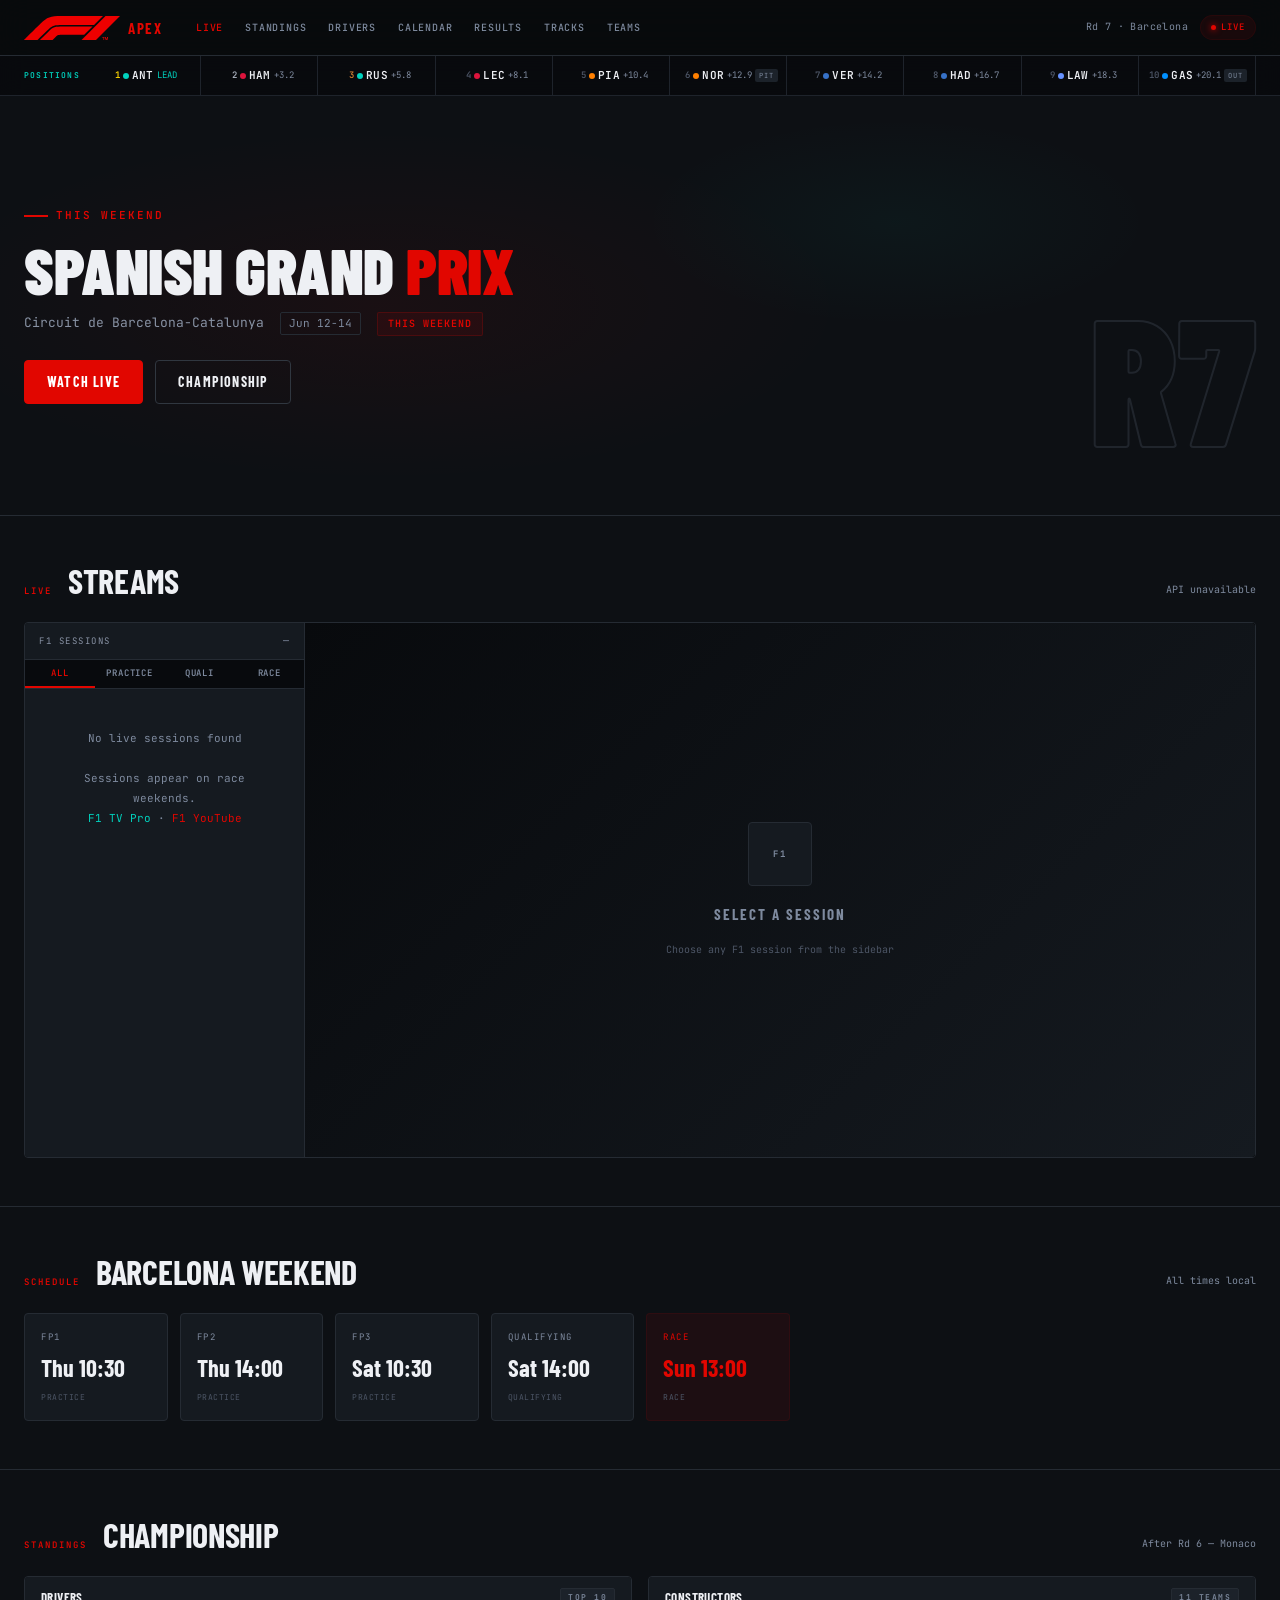
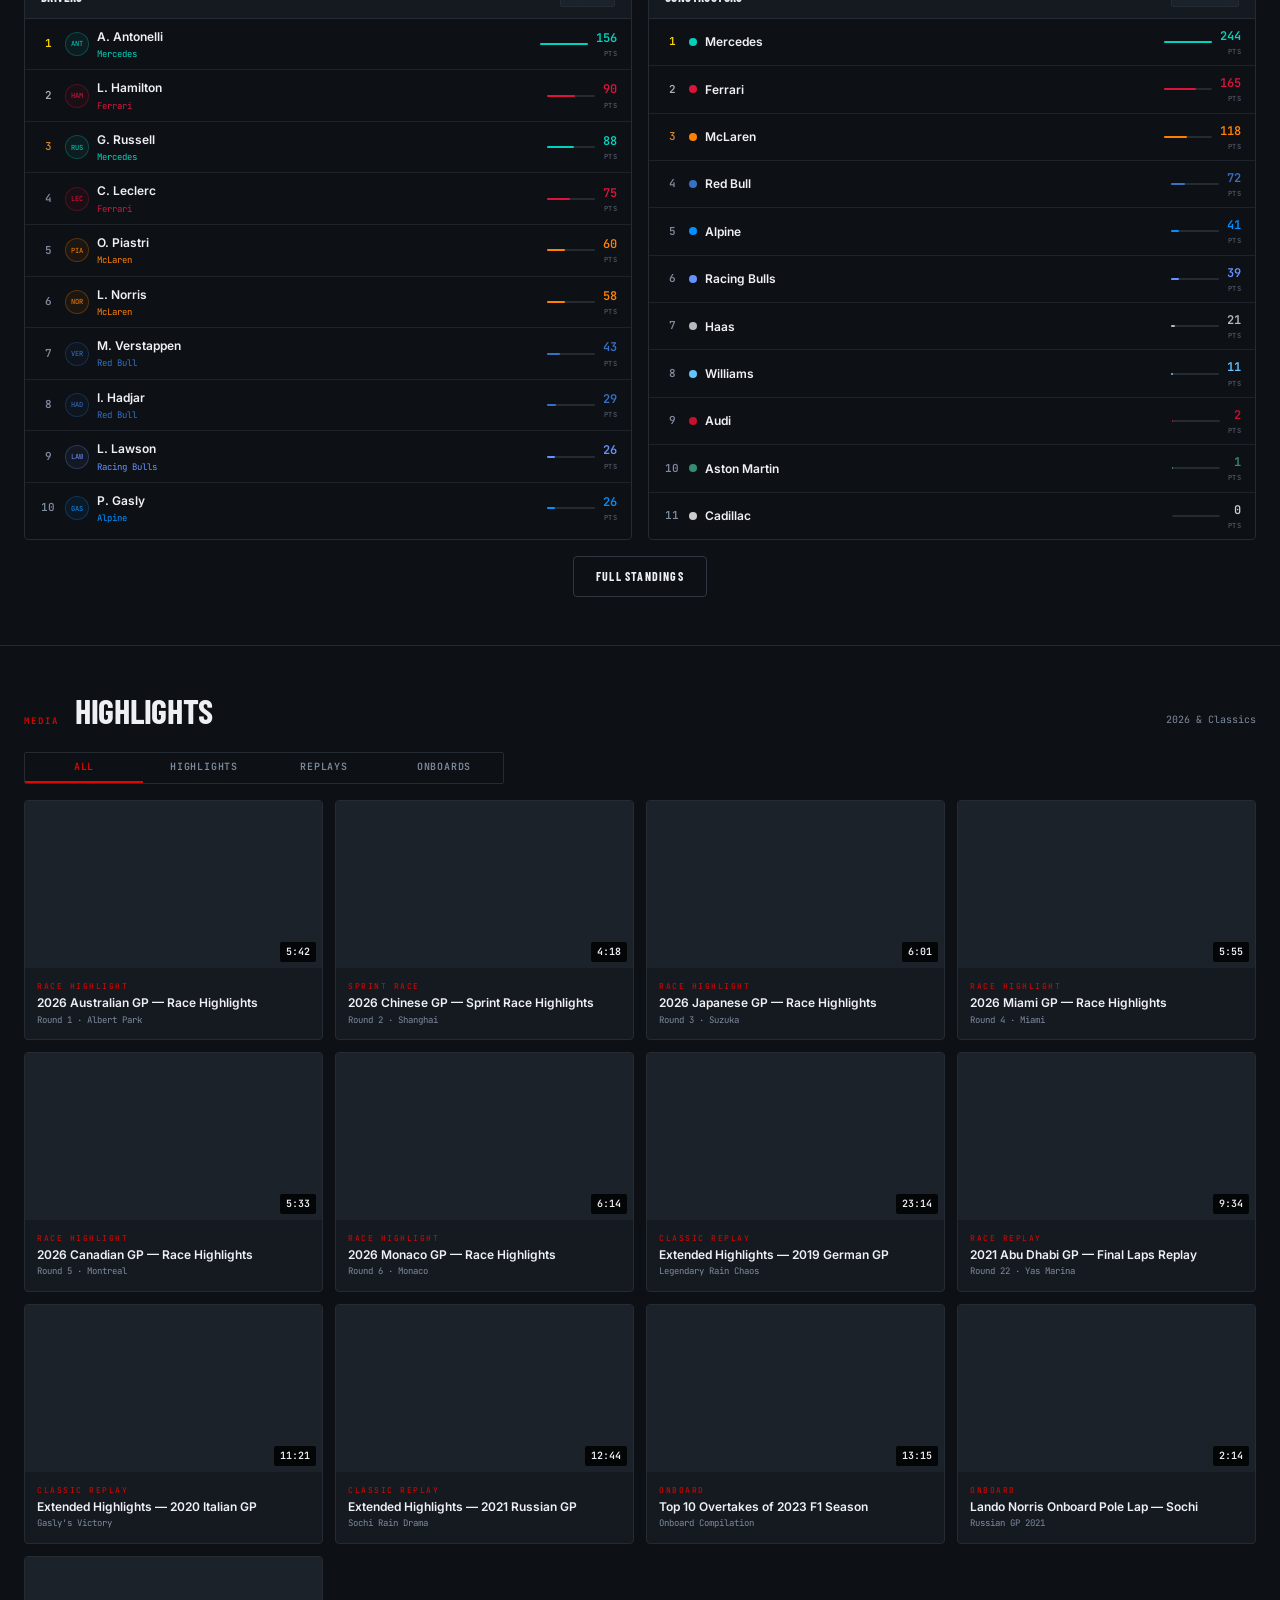
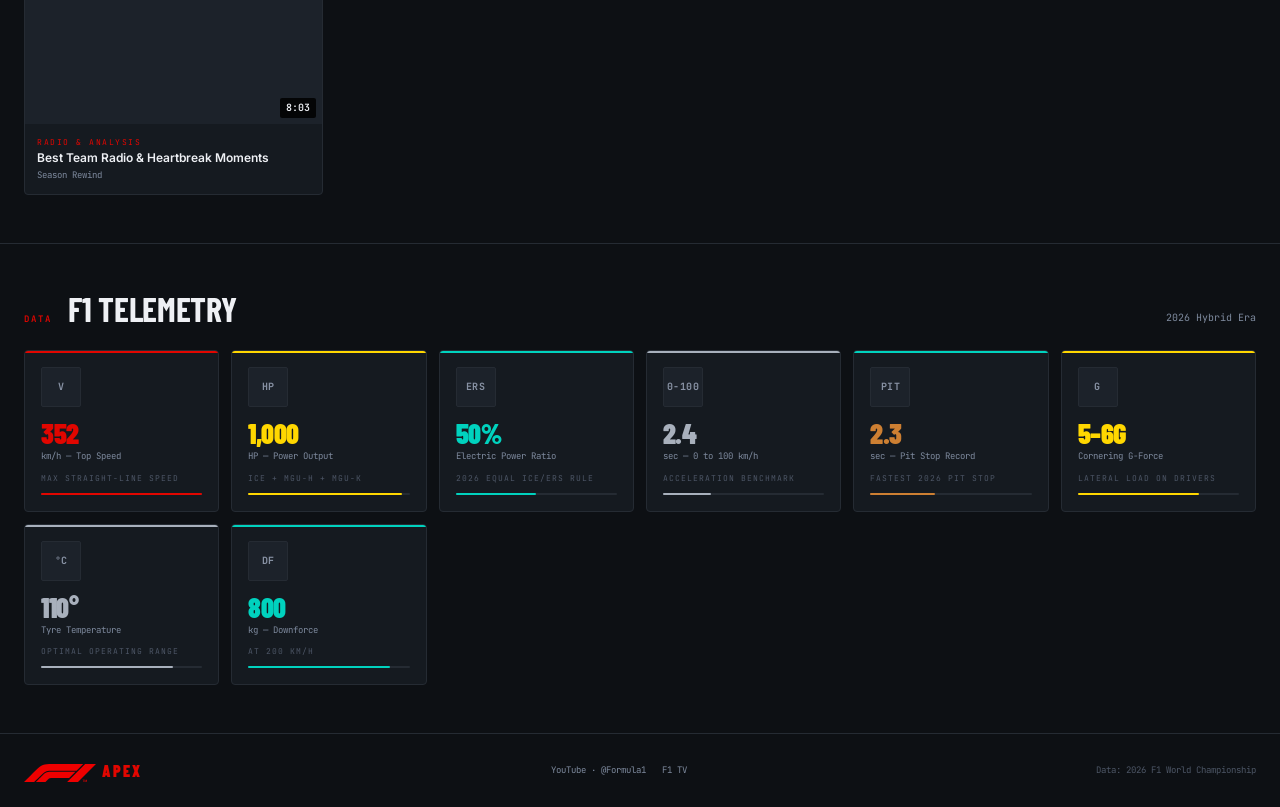
==== index.html @ 887a97ed "fix: correct channel ID, fix XML namespace parsing, add barcelona keyword" ====
<!DOCTYPE html>
<html lang="en">
<head>
  <meta charset="UTF-8">
  <meta name="viewport" content="width=device-width, initial-scale=1.0">
  <title>APEX · F1 2026</title>
  <link rel="icon" type="image/x-icon" href="f1-logo.svg">
  <meta name="description" content="Live F1 streams, real-time standings, driver profiles, race calendar, circuits, and team data for the 2026 Formula 1 World Championship.">
  <link rel="stylesheet" href="style.css">
</head>
<body>

  <a href="#main-content" class="skip-link">Skip to content</a>

  <!-- ═══ NAV ═══ -->
  <nav>
    <a href="index.html" class="nav-logo">
      <img src="f1-logo.svg" alt="F1" style="height:24px;width:auto;">
      <span class="nav-logo-text"><em>APEX</em></span>
    </a>
    <ul class="nav-links">
      <li><a href="index.html" class="active">Live</a></li>
      <li><a href="standings.html">Standings</a></li>
      <li><a href="drivers.html">Drivers</a></li>
      <li><a href="calendar.html">Calendar</a></li>
      <li><a href="results.html">Results</a></li>
      <li><a href="tracks.html">Tracks</a></li>
      <li><a href="teams.html">Teams</a></li>
    </ul>
    <div class="nav-right">
      <span class="nav-round" id="navRound"></span>
      <div class="live-pill">
        <span class="live-dot"></span>
        <span id="liveTxt">Live</span>
      </div>
    </div>
  </nav>

  <!-- ═══ TIMING STRIP (signature element) ═══ -->
  <div class="timing-strip">
    <div class="timing-strip-inner">
      <span class="strip-label" aria-hidden="true">Positions</span>
      <div class="strip-entries" id="stripEntries" role="marquee" aria-live="polite" aria-label="Live timing positions"></div>
    </div>
  </div>

  <!-- ═══ PAGE WRAPPER ═══ -->
  <div class="page-wrap" id="main-content">

    <!-- HERO -->
    <section class="hero" id="home">
      <div class="hero-inner">
        <div class="hero-eyebrow" id="heroEyebrow"></div>
        <h1 class="hero-title" id="heroTitle"></h1>
        <div class="hero-meta">
          <span class="hero-circuit" id="heroCircuit"></span>
          <span class="hero-dates" id="heroDates"></span>
          <span class="hero-status" id="heroStatus"></span>
        </div>
        <div class="hero-ctas">
          <a href="#streams" class="btn btn-primary">Watch Live</a>
          <a href="standings.html" class="btn btn-secondary">Championship</a>
        </div>
        <div class="hero-round" id="heroRound"></div>
      </div>
    </section>

    <!-- LIVE STREAMS -->
    <section class="section fade-in" id="streams">
      <div class="section-header">
        <span class="section-eyebrow">LIVE</span>
        <h2 class="section-title">Streams</h2>
        <span class="section-sub" id="streamStatus">Loading sessions…</span>
      </div>
      <div class="stream-wrap">
        <div class="stream-sidebar">
          <div class="stream-sb-header">
            <span>F1 Sessions</span>
            <span class="stream-sb-count" id="mCnt">—</span>
          </div>
          <div class="stream-tabs" role="tablist" aria-label="Session filters">
            <div class="stream-tab active" role="tab" aria-selected="true" tabindex="0" onclick="filterSessions('all',this)" onkeydown="if(event.key==='Enter')filterSessions('all',this)">All</div>
            <div class="stream-tab" role="tab" aria-selected="false" tabindex="-1" onclick="filterSessions('practice',this)" onkeydown="if(event.key==='Enter')filterSessions('practice',this)">Practice</div>
            <div class="stream-tab" role="tab" aria-selected="false" tabindex="-1" onclick="filterSessions('qual',this)" onkeydown="if(event.key==='Enter')filterSessions('qual',this)">Quali</div>
            <div class="stream-tab" role="tab" aria-selected="false" tabindex="-1" onclick="filterSessions('race',this)" onkeydown="if(event.key==='Enter')filterSessions('race',this)">Race</div>
          </div>
          <div class="stream-scroll" id="mScroll">
            <div class="loading">
              <div class="spinner"></div>Loading sessions…
            </div>
          </div>
        </div>
        <div class="stream-player">
          <div class="stream-video">
            <div class="stream-placeholder" id="pPH">
              <div class="stream-placeholder-icon">F1</div>
              <div class="stream-placeholder-title">Select a Session</div>
              <div class="stream-placeholder-sub">Choose any F1 session from the sidebar</div>
            </div>
            <div class="stream-error" id="streamErr">
              <div class="stream-err-title">Unavailable</div>
              <div class="stream-err-sub">This session may not be live yet.</div>
              <div class="stream-alt-links">
                <a class="stream-alt-link" href="https://www.formula1.com/en/live.html" target="_blank" rel="noopener">F1.com official live</a>
                <a class="stream-alt-link" href="https://www.youtube.com/@F1" target="_blank" rel="noopener">F1 YouTube channel</a>
                <a class="stream-alt-link" href="https://www.f1tv.formula1.com" target="_blank" rel="noopener">F1 TV Pro</a>
              </div>
            </div>
            <iframe id="f1iframe" allowfullscreen allow="autoplay;fullscreen;picture-in-picture;encrypted-media" referrerpolicy="no-referrer-when-downgrade"></iframe>
          </div>
          <div class="stream-controls" id="pCtrl" style="display:none;">
            <div class="stream-match-name" id="pNm">—</div>
            <div class="stream-session-type" id="pSessionType"></div>
            <div class="stream-source-btns" id="sBtns"></div>
            <div class="stream-note">If video doesn't load, try another source or use the official links above.</div>
          </div>
        </div>
      </div>
    </section>

    <!-- WEEKEND SCHEDULE -->
    <section class="section fade-in">
      <div class="section-header">
        <span class="section-eyebrow">SCHEDULE</span>
        <h2 class="section-title" id="schedTitle"></h2>
        <span class="section-sub">All times local</span>
      </div>
      <div style="display:grid;grid-template-columns:repeat(auto-fill,minmax(130px,1fr));gap:var(--s-3);" id="schedGrid">
        <!-- rendered by JS -->
      </div>
    </section>

    <!-- STANDINGS PREVIEW -->
    <section class="section fade-in" id="standings">
      <div class="section-header">
        <span class="section-eyebrow">STANDINGS</span>
        <h2 class="section-title">Championship</h2>
        <span class="section-sub">After Rd 6 — Monaco</span>
      </div>
      <div class="standings-grid">
        <div class="standings-wrap">
          <div class="standings-header">
            <span class="standings-header-title">Drivers</span>
            <span class="badge badge-muted">Top 10</span>
          </div>
          <div id="drvTbl"></div>
        </div>
        <div class="standings-wrap">
          <div class="standings-header">
            <span class="standings-header-title">Constructors</span>
            <span class="badge badge-muted">11 Teams</span>
          </div>
          <div id="conTbl"></div>
        </div>
      </div>
      <div style="text-align:center;margin-top:var(--s-4)">
        <a href="standings.html" class="btn btn-secondary" style="font-size:12px;">Full Standings</a>
      </div>
    </section>

    <!-- HIGHLIGHTS -->
    <section class="section fade-in" id="highlights">
      <div class="section-header">
        <span class="section-eyebrow">MEDIA</span>
        <h2 class="section-title">Highlights</h2>
        <span class="section-sub">2026 &amp; Classics</span>
      </div>
      <div style="display:flex;gap:2px;margin-bottom:var(--s-4);border:1px solid var(--border);border-radius:var(--r-sm);overflow:hidden;max-width:480px;" role="tablist" aria-label="Highlight filters">
        <div class="stream-tab active" role="tab" aria-selected="true" tabindex="0" onclick="filterHL('all',this)" onkeydown="if(event.key==='Enter')filterHL('all',this)" style="padding:6px 14px;font-size:10px;">All</div>
        <div class="stream-tab" role="tab" aria-selected="false" tabindex="-1" onclick="filterHL('highlights',this)" onkeydown="if(event.key==='Enter')filterHL('highlights',this)" style="padding:6px 14px;font-size:10px;">Highlights</div>
        <div class="stream-tab" role="tab" aria-selected="false" tabindex="-1" onclick="filterHL('replays',this)" onkeydown="if(event.key==='Enter')filterHL('replays',this)" style="padding:6px 14px;font-size:10px;">Replays</div>
        <div class="stream-tab" role="tab" aria-selected="false" tabindex="-1" onclick="filterHL('onboards',this)" onkeydown="if(event.key==='Enter')filterHL('onboards',this)" style="padding:6px 14px;font-size:10px;">Onboards</div>
      </div>
      <div class="highlights-grid" id="hlGrid"></div>
    </section>

    <!-- TELEMETRY -->
    <section class="section fade-in" id="telemetry">
      <div class="section-header">
        <span class="section-eyebrow">DATA</span>
        <h2 class="section-title">F1 Telemetry</h2>
        <span class="section-sub">2026 Hybrid Era</span>
      </div>
      <div class="telem-grid">
        <div class="telem-card">
          <div class="telem-card-bar" style="background:var(--red);"></div>
          <div class="telem-icon">V</div>
          <div class="telem-value" style="color:var(--red);">352</div>
          <div class="telem-unit">km/h — Top Speed</div>
          <div class="telem-label">Max straight-line speed</div>
          <div class="telem-progress"><div class="telem-progress-fill" style="width:100%;background:var(--red);"></div></div>
        </div>
        <div class="telem-card">
          <div class="telem-card-bar" style="background:var(--gold);"></div>
          <div class="telem-icon">HP</div>
          <div class="telem-value" style="color:var(--gold);">1,000</div>
          <div class="telem-unit">HP — Power Output</div>
          <div class="telem-label">ICE + MGU-H + MGU-K</div>
          <div class="telem-progress"><div class="telem-progress-fill" style="width:95%;background:var(--gold);"></div></div>
        </div>
        <div class="telem-card">
          <div class="telem-card-bar" style="background:var(--teal);"></div>
          <div class="telem-icon">ERS</div>
          <div class="telem-value" style="color:var(--teal);">50%</div>
          <div class="telem-unit">Electric Power Ratio</div>
          <div class="telem-label">2026 equal ICE/ERS rule</div>
          <div class="telem-progress"><div class="telem-progress-fill" style="width:50%;background:var(--teal);"></div></div>
        </div>
        <div class="telem-card">
          <div class="telem-card-bar" style="background:var(--silver);"></div>
          <div class="telem-icon">0-100</div>
          <div class="telem-value" style="color:var(--silver);">2.4</div>
          <div class="telem-unit">sec — 0 to 100 km/h</div>
          <div class="telem-label">Acceleration benchmark</div>
          <div class="telem-progress"><div class="telem-progress-fill" style="width:30%;background:var(--silver);"></div></div>
        </div>
        <div class="telem-card">
          <div class="telem-card-bar" style="background:var(--teal);"></div>
          <div class="telem-icon">PIT</div>
          <div class="telem-value" style="color:var(--bronze);">2.3</div>
          <div class="telem-unit">sec — Pit Stop Record</div>
          <div class="telem-label">Fastest 2026 pit stop</div>
          <div class="telem-progress"><div class="telem-progress-fill" style="width:40%;background:var(--bronze);"></div></div>
        </div>
        <div class="telem-card">
          <div class="telem-card-bar" style="background:var(--gold);"></div>
          <div class="telem-icon">G</div>
          <div class="telem-value" style="color:var(--gold);">5–6G</div>
          <div class="telem-unit">Cornering G-Force</div>
          <div class="telem-label">Lateral load on drivers</div>
          <div class="telem-progress"><div class="telem-progress-fill" style="width:75%;background:var(--gold);"></div></div>
        </div>
        <div class="telem-card">
          <div class="telem-card-bar" style="background:var(--silver);"></div>
          <div class="telem-icon">°C</div>
          <div class="telem-value" style="color:var(--silver);">110°</div>
          <div class="telem-unit">Tyre Temperature</div>
          <div class="telem-label">Optimal operating range</div>
          <div class="telem-progress"><div class="telem-progress-fill" style="width:82%;background:var(--silver);"></div></div>
        </div>
        <div class="telem-card">
          <div class="telem-card-bar" style="background:var(--teal);"></div>
          <div class="telem-icon">DF</div>
          <div class="telem-value" style="color:var(--teal);">800</div>
          <div class="telem-unit">kg — Downforce</div>
          <div class="telem-label">At 200 km/h</div>
          <div class="telem-progress"><div class="telem-progress-fill" style="width:88%;background:var(--teal);"></div></div>
        </div>
      </div>
    </section>

    <!-- FOOTER -->
    <footer>
      <div class="footer-logo"><img src="f1-logo.svg" alt="F1" style="height:18px;display:inline-block;vertical-align:middle;margin-right:6px;"><em>APEX</em></div>
      <div class="footer-links">
        <a href="https://www.youtube.com/@Formula1" target="_blank" rel="noopener">YouTube · @Formula1</a>
        <a href="https://www.f1tv.formula1.com" target="_blank" rel="noopener">F1 TV</a>
      </div>
      <div class="footer-note">Data: 2026 F1 World Championship</div>
    </footer>
  </div>

  <!-- VIDEO MODAL -->
  <div class="modal-overlay" id="vModal" onclick="mClose(event)">
    <div class="modal-box" style="max-width:800px;aspect-ratio:16/9;display:flex;flex-direction:column;">
      <div class="modal-header">
        <span class="modal-title" id="mTtl">Highlight</span>
        <button class="modal-close" onclick="closeVid()" aria-label="Close"><svg class="icon" width="14" height="14" viewBox="0 0 24 24"><line x1="18" y1="6" x2="6" y2="18"/><line x1="6" y1="6" x2="18" y2="18"/></svg></button>
      </div>
      <div class="modal-video" style="flex:1;background:#000;overflow:hidden;position:relative;">
        <iframe id="mVideoIframe" style="width:100%;height:100%;border:none;" allow="autoplay;fullscreen" allowfullscreen></iframe>
      </div>
    </div>
  </div>

  <script src="data.js"></script>
  <script>
    // ═══════════════════════════════════════════════
    //  CALENDAR-DRIVEN HERO
    // ═══════════════════════════════════════════════
    const RACE_NAMES = {
      'Australian GP': 'Australian Grand <em>Prix</em>',
      'Chinese GP': 'Chinese Grand <em>Prix</em>',
      'Japanese GP': 'Japanese Grand <em>Prix</em>',
      'Bahrain GP': 'Bahrain Grand <em>Prix</em>',
      'Saudi Arabian GP': 'Saudi Arabian Grand <em>Prix</em>',
      'Miami GP': 'Miami Grand <em>Prix</em>',
      'Canadian GP': 'Canadian Grand <em>Prix</em>',
      'Monaco GP': 'Monaco Grand <em>Prix</em>',
      'Barcelona GP': 'Spanish Grand <em>Prix</em>',
      'Austrian GP': 'Austrian Grand <em>Prix</em>',
      'British GP': 'British Grand <em>Prix</em>',
      'Belgian GP': 'Belgian Grand <em>Prix</em>',
      'Hungarian GP': 'Hungarian Grand <em>Prix</em>',
      'Dutch GP': 'Dutch Grand <em>Prix</em>',
      'Italian GP': 'Italian Grand <em>Prix</em>',
      'Madrid GP': 'Madrid Grand <em>Prix</em>',
      'Azerbaijan GP': 'Azerbaijan Grand <em>Prix</em>',
      'Singapore GP': 'Singapore Grand <em>Prix</em>',
      'US GP': 'United States Grand <em>Prix</em>',
      'Mexico GP': 'Mexico City Grand <em>Prix</em>',
      'São Paulo GP': 'São Paulo Grand <em>Prix</em>',
      'Las Vegas GP': 'Las Vegas Grand <em>Prix</em>',
      'Qatar GP': 'Qatar Grand <em>Prix</em>',
      'Abu Dhabi GP': 'Abu Dhabi Grand <em>Prix</em>'
    };

    function updateHeroFromCalendar() {
      const race = CAL.find(r => r.st === 'current') || CAL.find(r => r.st === 'upcoming') || CAL[CAL.length - 1];
      if (!race) return;
      const nm = race.nm;
      const fullName = RACE_NAMES[nm] || nm.replace(' GP', ' Grand Prix');
      const shortName = nm.replace(' GP', '');
      document.getElementById('navRound').textContent = 'Rd ' + race.rd + ' · ' + shortName;
      document.getElementById('heroTitle').innerHTML = fullName;
      document.getElementById('heroCircuit').textContent = race.circ;
      document.getElementById('heroDates').textContent = race.dates;
      document.getElementById('heroRound').textContent = 'R' + race.rd;
      const se = document.getElementById('heroStatus');
      if (race.st === 'current') {
        se.textContent = 'This Weekend'; se.className = 'hero-status live';
        document.getElementById('heroEyebrow').textContent = 'This Weekend';
      } else if (race.st === 'done') {
        se.textContent = 'Completed'; se.className = 'hero-status';
        document.getElementById('heroEyebrow').textContent = 'Last Race';
      } else {
        se.textContent = 'Upcoming'; se.className = 'hero-status';
        document.getElementById('heroEyebrow').textContent = 'Next Race';
      }
      document.getElementById('schedTitle').textContent = shortName + ' Weekend';
      if (race.sched) {
        const labels = { fp1: 'FP1', fp2: 'FP2', fp3: 'FP3', sq: 'Sprint Quali', sr: 'Sprint Race', q: 'Qualifying', r: 'Race' };
        const types = { fp1: 'Practice', fp2: 'Practice', fp3: 'Practice', sq: 'Sprint', sr: 'Sprint', q: 'Qualifying', r: 'Race' };
        document.getElementById('schedGrid').innerHTML = Object.keys(race.sched).map(k => {
          const h = k === 'r';
          return '<div style="border:1px solid var(--border);border-radius:var(--r);padding:var(--s-4);background:var(--bg-elevated);' + (h ? 'border-color:var(--red-dim);background:var(--red-dim);' : '') + '">' +
            '<div style="font-family:var(--mono);font-size:9px;color:' + (h ? 'var(--red)' : 'var(--text-tertiary)') + ';letter-spacing:1.5px;text-transform:uppercase;">' + (labels[k] || k) + '</div>' +
            '<div style="font-family:var(--display);font-size:24px;font-weight:700;margin:var(--s-1) 0;' + (h ? 'color:var(--red);' : '') + '">' + race.sched[k] + '</div>' +
            '<div style="font-family:var(--mono);font-size:8px;color:var(--text-muted);text-transform:uppercase;letter-spacing:0.5px;">' + (types[k] || 'Session') + '</div></div>';
        }).join('');
      }
    }

    // ═══════════════════════════════════════════════
    //  YOUTUBE AUTO-FETCH
    // ═══════════════════════════════════════════════
    async function fetchYouTubeFeed() {
      const CHANNEL_ID = 'UCB_qr75-ydFVKSF9Dmo6izg';
      const feedUrl = 'https://www.youtube.com/feeds/videos.xml?channel_id=' + CHANNEL_ID;
      const proxies = [
        'https://api.allorigins.win/raw?url=',
        'https://api.allorigins.io/raw?url='
      ];

      var xml = null;
      for (var p = 0; p < proxies.length; p++) {
        try {
          var ctrl = new AbortController();
          var timer = setTimeout(function() { ctrl.abort(); }, 5000);
          var r = await fetch(proxies[p] + encodeURIComponent(feedUrl), { signal: ctrl.signal });
          clearTimeout(timer);
          if (r.ok) { xml = await r.text(); break; }
        } catch (_) {}
      }
      if (!xml) return;

      var doc = new DOMParser().parseFromString(xml, 'text/xml');
      var entries = doc.querySelectorAll('entry');
      if (!entries.length) return;

      function getTag(el, name) {
        var ns = el.getElementsByTagNameNS('*', name);
        return ns && ns.length ? ns[0].textContent : '';
      }

      var existing = new Set();
      for (var e = 0; e < HIGHLIGHTS.length; e++) existing.add(HIGHLIGHTS[e].id);

      var raceKeywords = {};
      for (var c = 0; c < CAL.length; c++) {
        var name = CAL[c].nm.replace(' GP', '').toLowerCase();
        raceKeywords[name] = CAL[c];
      }
      raceKeywords['australian'] = CAL[0];
      raceKeywords['spanish'] = CAL[6];
      raceKeywords['barcelona'] = CAL[6];
      raceKeywords['catalunya'] = CAL[6];
      raceKeywords['united states'] = CAL[16];
      raceKeywords['mexico city'] = CAL[17];
      raceKeywords['las vegas'] = CAL[19];
      raceKeywords['abu dhabi'] = CAL[21];

      var newEntries = [];
      for (var i = 0; i < entries.length; i++) {
        var entry = entries[i];
        var vid = getTag(entry, 'videoId') || getTag(entry, 'id') || '';
        var title = getTag(entry, 'title') || '';

        if (!vid || existing.has(vid)) continue;
        if (vid.indexOf(':') > 0) {
          var parts = vid.split(':');
          vid = parts[parts.length - 1];
        }

        var cat = 'highlights';
        var tag = 'Video';
        var tLower = title.toLowerCase();

        if (tLower.indexOf('sprint') >= 0) tag = 'Sprint';
        else if (tLower.indexOf('qualifying') >= 0 || tLower.indexOf('quali') >= 0) tag = 'Qualifying';
        else if (tLower.indexOf('race') >= 0 && tLower.indexOf('highlight') >= 0) tag = 'Race Highlight';
        else if (tLower.indexOf('practice') >= 0 || tLower.indexOf('fp1') >= 0 || tLower.indexOf('fp2') >= 0 || tLower.indexOf('fp3') >= 0) tag = 'Practice';
        else if (tLower.indexOf('replay') >= 0 || tLower.indexOf('classic') >= 0 || tLower.indexOf('legend') >= 0) { tag = 'Race Replay'; cat = 'replays'; }
        else if (tLower.indexOf('onboard') >= 0 || tLower.indexOf('pole lap') >= 0) { tag = 'Onboard'; cat = 'onboards'; }
        else if (tLower.indexOf('analysis') >= 0 || tLower.indexOf('radio') >= 0) { tag = 'Radio & Analysis'; cat = 'analysis'; }

        var matchedRace = '';
        var year = title.match(/(20\d{2})/);
        var entryYear = year ? year[1] : '';
        var is2026 = entryYear === '2026' || !entryYear;

        if (!is2026) { cat = 'replays'; tag = 'Classic Replay'; }

        for (var kw in raceKeywords) {
          if (tLower.indexOf(kw) >= 0) {
            var r = raceKeywords[kw];
            matchedRace = 'Round ' + (r.rd === '✗' ? '—' : r.rd) + ' · ' + r.nm.replace(' GP', '');
            break;
          }
        }

        if (!matchedRace) {
          if (tLower.indexOf('review') >= 0 || tLower.indexOf('season') >= 0 || tLower.indexOf('top 10') >= 0) {
            matchedRace = 'Season ' + (entryYear || '2026');
          }
        }

        newEntries.push({
          id: vid,
          title: title,
          race: matchedRace || 'F1 2026',
          tag: tag,
          dur: '',
          cat: cat
        });
        existing.add(vid);
      }

      if (newEntries.length) {
        for (var n = 0; n < newEntries.length; n++) HIGHLIGHTS.unshift(newEntries[n]);
        renderHL(document.querySelector('.stream-tab.active') ? HIGHLIGHTS : HIGHLIGHTS);
      }
    }
    // ═══════════════════════════════════════════════
    function buildTimingStrip() {
      const el = document.getElementById('stripEntries');
      const gaps = ['LEAD', '+3.2', '+5.8', '+8.1', '+10.4', '+12.9', '+14.2', '+16.7', '+18.3', '+20.1'];
      const statuses = ['', '', '', '', '', 'PIT', '', '', '', 'OUT'];
      el.innerHTML = DRIVERS.slice(0, 10).map((d, i) => {
        const c = TEAM_COLORS[d.team] || '#666';
        const posClass = i === 0 ? 'p1' : i === 1 ? 'p2' : i === 2 ? 'p3' : '';
        return `<div class="strip-entry">
          <span class="strip-pos ${posClass}">${i + 1}</span>
          <span class="strip-team-dot" style="background:${c}"></span>
          <span class="strip-driver">${d.s}</span>
          <span class="strip-gap ${i === 0 ? 'leader' : ''}">${i === 0 ? 'LEAD' : gaps[i]}</span>
          ${statuses[i] ? `<span class="strip-status">${statuses[i]}</span>` : ''}
        </div>`;
      }).join('');
    }

    // ═══════════════════════════════════════════════
    //  SCHEDULE (now built by updateHeroFromCalendar)
    // ═══════════════════════════════════════════════

    // ═══════════════════════════════════════════════
    //  STANDINGS
    // ═══════════════════════════════════════════════
    const JOLPICA = 'https://api.jolpi.ca/ergast/f1/2026';

    const TEAM_MAP = {
      'Alpine F1 Team': 'Alpine',
      'RB F1 Team': 'Racing Bulls',
      'Haas F1 Team': 'Haas',
      'Cadillac F1 Team': 'Cadillac'
    };

    function driverFromShort(s) {
      return DRIVERS.find(d => d.s === s);
    }

    async function fetchLiveStandings() {
      const [drvRes, conRes] = await Promise.all([
        fetch(JOLPICA + '/driverstandings/'),
        fetch(JOLPICA + '/constructorstandings/')
      ]);
      if (!drvRes.ok || !conRes.ok) throw new Error('API error');

      const drvData = await drvRes.json();
      const conData = await conRes.json();

      const drvList = drvData.MRData.StandingsTable.StandingsLists[0].DriverStandings;
      const conList = conData.MRData.StandingsTable.StandingsLists[0].ConstructorStandings;

      if (!drvList || drvList.length === 0) throw new Error('No data');

      const sortedDrivers = drvList.map(s => {
        const d = driverFromShort(s.Driver.code);
        return d ? { ...d, pts: parseInt(s.points) } : null;
      }).filter(Boolean);

      const sortedTeams = conList.map(s => {
        const name = TEAM_MAP[s.Constructor.name] || s.Constructor.name;
        const t = CONS.find(c => c.name === name);
        if (t) return { ...t, pts: parseInt(s.points) };
        return { name: name, pts: parseInt(s.points), c: '#666' };
      });

      document.getElementById('drvTbl').innerHTML = renderDriverRows(sortedDrivers.slice(0, 10));
      document.getElementById('conTbl').innerHTML = renderConstructorRows(sortedTeams);
    }

    function renderDriverRows(list) {
      const mx = list[0].pts;
      return list.map((d, i) => {
        const pc = i === 0 ? 'p1' : i === 1 ? 'p2' : i === 2 ? 'p3' : 'px';
        const c = TEAM_COLORS[d.team] || '#666';
        const primary = DRIVER_PHOTOS[d.s];
        const fallback = DRIVER_FALLBACK[d.s];
        let img = '';
        if (primary) {
          const fe = fallback ? `onerror="this.src='${fallback}';this.onerror=function(){this.style.display='none';this.nextElementSibling.style.display='flex';}"` : `onerror="this.style.display='none';this.nextElementSibling.style.display='flex';"`;
          img = `<img src="${primary}" alt="${d.s}" style="width:100%;height:100%;object-fit:cover;object-position:top;" ${fe}>`;
        } else if (fallback) {
          img = `<img src="${fallback}" alt="${d.s}" style="width:100%;height:100%;object-fit:cover;object-position:top;" onerror="this.style.display='none';this.nextElementSibling.style.display='flex';">`;
        }
        return `<div class="standings-row" onclick="location.href='drivers.html#${d.s}'">
          <div class="st-pos ${pc}">${i + 1}</div>
          <div class="st-avatar" style="border:1.5px solid ${c}44;background:${c}11;">
            ${img}
            <span style="font-family:var(--mono);font-size:7px;color:${c};display:${img ? 'none' : 'flex'}">${d.s}</span>
          </div>
          <div style="flex:1;min-width:0"><div class="st-name">${d.name}</div><div class="st-team" style="color:${c}">${d.team}</div></div>
          <div class="st-bar-wrap"><div class="st-bar-fill" style="width:${mx > 0 ? (d.pts / mx * 100).toFixed(1) : 0}%;background:${c}"></div></div>
          <div class="st-pts" style="color:${c}">${d.pts}<span class="st-pts-label">pts</span></div>
        </div>`;
      }).join('');
    }

    function renderConstructorRows(list) {
      const mx = list[0].pts;
      return list.map((t, i) => {
        const pc = i === 0 ? 'p1' : i === 1 ? 'p2' : i === 2 ? 'p3' : 'px';
        return `<div class="standings-row">
          <div class="st-pos ${pc}">${i + 1}</div>
          <div class="st-team-dot" style="background:${t.c};"></div>
          <div style="flex:1"><div class="st-name">${t.name}</div></div>
          <div class="st-bar-wrap"><div class="st-bar-fill" style="width:${t.pts > 0 ? (t.pts / mx * 100).toFixed(1) : 0}%;background:${t.c}"></div></div>
          <div class="st-pts" style="color:${t.c}">${t.pts}<span class="st-pts-label">pts</span></div>
        </div>`;
      }).join('');
    }

    function buildDrivers() {
      const mx = DRIVERS[0].pts;
      const top = DRIVERS.slice(0, 10);
      document.getElementById('drvTbl').innerHTML = top.map(d => {
        const pc = d.pos === 1 ? 'p1' : d.pos === 2 ? 'p2' : d.pos === 3 ? 'p3' : 'px';
        const c = TEAM_COLORS[d.team] || '#666';
        const primary = DRIVER_PHOTOS[d.s];
        const fallback = DRIVER_FALLBACK[d.s];
        let img = '';
        if (primary) {
          const fe = fallback ? `onerror="this.src='${fallback}';this.onerror=function(){this.style.display='none';this.nextElementSibling.style.display='flex';}"` : `onerror="this.style.display='none';this.nextElementSibling.style.display='flex';"`;
          img = `<img src="${primary}" alt="${d.s}" style="width:100%;height:100%;object-fit:cover;object-position:top;" ${fe}>`;
        } else if (fallback) {
          img = `<img src="${fallback}" alt="${d.s}" style="width:100%;height:100%;object-fit:cover;object-position:top;" onerror="this.style.display='none';this.nextElementSibling.style.display='flex';">`;
        }
        return `<div class="standings-row" onclick="location.href='drivers.html#${d.s}'">
          <div class="st-pos ${pc}">${d.pos}</div>
          <div class="st-avatar" style="border:1.5px solid ${c}44;background:${c}11;">
            ${img}
            <span style="font-family:var(--mono);font-size:7px;color:${c};display:${img ? 'none' : 'flex'}">${d.s}</span>
          </div>
          <div style="flex:1;min-width:0"><div class="st-name">${d.name}</div><div class="st-team" style="color:${c}">${d.team}</div></div>
          <div class="st-bar-wrap"><div class="st-bar-fill" style="width:${mx > 0 ? (d.pts / mx * 100).toFixed(1) : 0}%;background:${c}"></div></div>
          <div class="st-pts" style="color:${c}">${d.pts}<span class="st-pts-label">pts</span></div>
        </div>`;
      }).join('');
    }

    function buildCons() {
      const mx = CONS[0].pts;
      document.getElementById('conTbl').innerHTML = CONS.map(c => {
        const pc = c.pos === 1 ? 'p1' : c.pos === 2 ? 'p2' : c.pos === 3 ? 'p3' : 'px';
        return `<div class="standings-row">
          <div class="st-pos ${pc}">${c.pos}</div>
          <div class="st-team-dot" style="background:${c.c};"></div>
          <div style="flex:1"><div class="st-name">${c.name}</div></div>
          <div class="st-bar-wrap"><div class="st-bar-fill" style="width:${c.pts > 0 ? (c.pts / mx * 100).toFixed(1) : 0}%;background:${c.c}"></div></div>
          <div class="st-pts" style="color:${c.c}">${c.pts}<span class="st-pts-label">pts</span></div>
        </div>`;
      }).join('');
    }

    // ═══════════════════════════════════════════════
    //  HIGHLIGHTS
    // ═══════════════════════════════════════════════
    function renderHL(list) {
      document.getElementById('hlGrid').innerHTML = list.map(h => `
        <div class="highlight-card" onclick="openVid('${h.id}','${h.title.replace(/'/g, "\\'")}')">
          <div class="highlight-thumb">
            <img src="https://img.youtube.com/vi/${h.id}/maxresdefault.jpg" alt="${h.title}" loading="lazy" onerror="this.src='https://img.youtube.com/vi/${h.id}/mqdefault.jpg'">
            <div class="highlight-overlay"></div>
            <div class="highlight-play"><div class="play-btn-circle"><svg viewBox="0 0 24 24" style="width:20px;height:20px;fill:currentColor;margin-left:2px;"><polygon points="5 3 19 12 5 21 5 3"/></svg></div></div>
            <div class="highlight-duration">${h.dur || ''}</div>
          </div>
          <div class="highlight-info">
            <div class="highlight-tag">${h.tag}</div>
            <div class="highlight-title">${h.title}</div>
            <div class="highlight-meta">${h.race}</div>
          </div>
        </div>`).join('');
    }

    function filterHL(cat, el) {
      el.parentNode.querySelectorAll('.stream-tab').forEach(t => {
        t.classList.remove('active');
        t.setAttribute('aria-selected', 'false');
        t.tabIndex = -1;
      });
      el.classList.add('active');
      el.setAttribute('aria-selected', 'true');
      el.tabIndex = 0;
      renderHL(cat === 'all' ? HIGHLIGHTS : HIGHLIGHTS.filter(h => h.cat === cat));
    }

    // ═══════════════════════════════════════════════
    //  VIDEO PLAYER
    // ═══════════════════════════════════════════════
    function openVid(vid, title) {
      document.getElementById('mTtl').textContent = title;
      const iframe = document.getElementById('mVideoIframe');
      if (iframe) iframe.src = 'https://www.youtube.com/embed/' + vid + '?autoplay=1&rel=0';
      document.getElementById('vModal').classList.add('open');
    }

    function closeVid() {
      document.getElementById('vModal').classList.remove('open');
      const iframe = document.getElementById('mVideoIframe');
      if (iframe) iframe.src = '';
    }

    function mClose(e) {
      if (e.target === document.getElementById('vModal')) closeVid();
    }

    document.addEventListener('keydown', e => { if (e.key === 'Escape') closeVid(); });

    // ═══════════════════════════════════════════════
    //  LIVE STREAMS
    // ═══════════════════════════════════════════════
    const STREAM_API = 'https://streamed.pk/api';
    let activeRow = null;
    let allMatches = [];

    function isF1Match(m) {
      const t = (m.title || '').toLowerCase();
      const id = (m.id || '').toLowerCase();
      if (t.includes('nascar') || id.includes('nascar')) return false;
      if (t.includes('wrc') || t.includes('rally') || id.includes('rally')) return false;
      if (t.includes('moto2') || t.includes('moto3') || t.includes('motogp') || id.includes('moto')) return false;
      if (t.includes('indycar') || id.includes('indycar')) return false;
      if (t.includes('ferrari challenge') || id.includes('ferrari-challenge')) return false;
      if (t.includes('supercars') || id.includes('supercars')) return false;
      if (t.includes('endurance') || t.includes('le mans') || id.includes('le-mans')) return false;
      if (t.includes('formula 1') || t.includes('f1') || t.includes('grand prix') || t.includes('gp')) return true;
      if (id.includes('formula-1') || id.includes('formula1') || id.includes('grand-prix')) return true;
      if (t.includes('practice') || t.includes('qualifying')) return true;
      return false;
    }

    async function loadStreams() {
      const el = document.getElementById('mScroll');
      const status = document.getElementById('streamStatus');
      try {
        const ctrl = new AbortController();
        const timer = setTimeout(() => ctrl.abort(), 10000);
        const r = await fetch(STREAM_API + '/matches/motor-sports', { signal: ctrl.signal });
        clearTimeout(timer);
        if (!r.ok) throw new Error('HTTP ' + r.status);
        const data = await r.json();
        allMatches = (Array.isArray(data) ? data : []).filter(isF1Match);
        document.getElementById('mCnt').textContent = allMatches.length + ' sessions';
        document.getElementById('liveTxt').textContent = allMatches.length > 0 ? allMatches.length + ' Live' : 'Live';
        status.textContent = allMatches.length > 0 ? allMatches.length + ' sessions' : 'No live sessions';
        renderRows(allMatches);
      } catch (e) {
        const timeout = e.name === 'AbortError';
        el.innerHTML = `<div class="empty-state">
          ${timeout ? 'Request timed out' : 'No live sessions found'}
          <br><br>Sessions appear on race weekends.<br>
          <a href="https://www.f1tv.formula1.com" target="_blank" style="color:var(--teal)">F1 TV Pro</a> ·
          <a href="https://www.youtube.com/@Formula1" target="_blank" style="color:var(--red)">F1 YouTube</a>
        </div>`;
        status.textContent = timeout ? 'Timeout' : 'API unavailable';
      }
    }

    function filterSessions(type, el) {
      document.querySelectorAll('.stream-tab').forEach(t => {
        t.classList.remove('active');
        t.setAttribute('aria-selected', 'false');
        t.tabIndex = -1;
      });
      el.classList.add('active');
      el.setAttribute('aria-selected', 'true');
      el.tabIndex = 0;
      if (type === 'all') { renderRows(allMatches); return; }
      const kw = { practice: ['fp', 'free practice', 'practice'], qual: ['qual', 'qualifying', 'sprint qual'], race: ['race', 'grand prix', 'gp', 'sprint race'] };
      const keys = kw[type] || [];
      const filtered = allMatches.filter(m => keys.some(k => (m.title || '').toLowerCase().includes(k)));
      renderRows(filtered.length ? filtered : allMatches);
    }

    function renderRows(matches) {
      const sc = document.getElementById('mScroll');
      if (!matches || !matches.length) {
        sc.innerHTML = '<div class="empty-state">No sessions match this filter.</div>';
        return;
      }
      sc.innerHTML = '';
      matches.forEach(m => {
        const el = document.createElement('div');
        el.className = 'stream-row';
        let timeStr = '—';
        try { const d = new Date(m.date); if (!isNaN(d)) timeStr = d.toLocaleTimeString([], { hour: '2-digit', minute: '2-digit' }); } catch (e) {}
        const isLive = m.sources && m.sources.length > 0;
        const chips = (m.sources || []).slice(0, 4).map(s => {
          const hd = (s.source || '').toLowerCase().includes('hd');
          return '<span class="stream-chip' + (hd ? ' hd' : '') + '">' + (s.source || 'src') + '</span>';
        }).join('');
        el.innerHTML = '<div class="stream-row-top"><span class="stream-cat">F1</span><span class="stream-time">' + timeStr + '</span></div><div class="stream-title">' + (m.title || 'Unnamed Session') + '</div><div class="stream-chips">' + chips + (isLive ? '' : '<span class="stream-chip">No sources</span>') + '</div>';
        el.addEventListener('click', () => selectMatch(m, el));
        sc.appendChild(el);
      });
    }

    async function selectMatch(match, el) {
      if (activeRow) activeRow.classList.remove('active');
      el.classList.add('active');
      activeRow = el;
      const iframe = document.getElementById('f1iframe');
      const ph = document.getElementById('pPH');
      const errDiv = document.getElementById('streamErr');
      iframe.style.display = 'none';
      iframe.src = '';
      ph.style.display = 'flex';
      errDiv.classList.remove('show');
      ph.querySelector('.stream-placeholder-title').textContent = 'Loading Stream…';
      ph.querySelector('.stream-placeholder-sub').textContent = 'Fetching sources';
      document.getElementById('pCtrl').style.display = 'none';
      const sources = match.sources || [];
      if (!sources.length) { ph.style.display = 'none'; errDiv.classList.add('show'); return; }
      const streams = [];
      await Promise.allSettled(sources.map(async src => {
        try {
          const ctrl = new AbortController();
          const timer = setTimeout(() => ctrl.abort(), 8000);
          const r = await fetch(STREAM_API + '/stream/' + src.source + '/' + src.id, { signal: ctrl.signal });
          clearTimeout(timer);
          if (!r.ok) return;
          const d = await r.json();
          if (Array.isArray(d)) d.forEach(s => streams.push({ ...s, _src: src.source, _srcId: src.id }));
        } catch (e) {}
      }));
      if (!streams.length) { ph.style.display = 'none'; errDiv.classList.add('show'); return; }
      ph.style.display = 'none';
      errDiv.classList.remove('show');
      iframe.style.display = 'block';
      iframe.src = streams[0].embedUrl || '';
      const ctrl = document.getElementById('pCtrl');
      ctrl.style.display = 'flex';
      document.getElementById('pNm').textContent = match.title || 'F1 Session';
      const tl = (match.title || '').toLowerCase();
      document.getElementById('pSessionType').textContent =
        tl.includes('race') && !tl.includes('sprint') ? 'Race' :
        tl.includes('sprint race') ? 'Sprint Race' :
        tl.includes('sprint qual') ? 'Sprint Qualifying' :
        tl.includes('qual') ? 'Qualifying' :
        tl.includes('fp1') || tl.includes('practice 1') ? 'Free Practice 1' :
        tl.includes('fp2') || tl.includes('practice 2') ? 'Free Practice 2' :
        tl.includes('fp3') || tl.includes('practice 3') ? 'Free Practice 3' : 'Session';
      const btns = document.getElementById('sBtns');
      btns.innerHTML = '';
      streams.forEach((s, i) => {
        const b = document.createElement('button');
        b.className = 'stream-src-btn' + (i === 0 ? ' active' : '');
        const hd = s.hd || (s._src || '').toLowerCase().includes('hd');
        b.innerHTML = (s.language || s._src || 'Source') + ' #' + (s.streamNo || i + 1) + (hd ? ' <span class="badge badge-teal" style="font-size:6px;padding:1px 4px;">HD</span>' : '');
        b.addEventListener('click', () => {
          document.querySelectorAll('.stream-src-btn').forEach(x => x.classList.remove('active'));
          b.classList.add('active');
          iframe.src = s.embedUrl || '';
        });
        btns.appendChild(b);
      });
    }

    // ═══════════════════════════════════════════════
    //  SCROLL FADE-IN
    // ═══════════════════════════════════════════════
    const obs = new IntersectionObserver(
      es => es.forEach(e => { if (e.isIntersecting) e.target.classList.add('visible'); }),
      { threshold: 0.06 }
    );
    document.querySelectorAll('.fade-in').forEach(el => obs.observe(el));

    // ═══════════════════════════════════════════════
    //  INIT
    // ═══════════════════════════════════════════════
    updateHeroFromCalendar();
    buildTimingStrip();
    renderHL(HIGHLIGHTS);
    loadStreams();
    fetchYouTubeFeed();
    fetchLiveStandings().catch(function() { buildDrivers(); buildCons(); });
  </script>
</body>
</html>
---- style.css ----
/* ═══════════════════════════════════════════════
   CIRCUIT DESIGN SYSTEM — F1 2026 Fan Portal
   ═══════════════════════════════════════════════ */

@import url('https://fonts.googleapis.com/css2?family=Barlow+Condensed:ital,wght@0,400;0,600;0,700;0,900;1,900&family=Inter:wght@300;400;500;600;700&family=JetBrains+Mono:wght@400;500;600&display=swap');

:root {
  /* ── Backgrounds ── */
  --bg-deep: #080a0d;
  --bg: #0d1014;
  --bg-elevated: #151a20;
  --bg-surface: #1c222a;
  --bg-hover: #242b35;

  /* ── Accent ── */
  --red: #e10600;
  --red-hover: #ff1a0e;
  --red-dim: rgba(225, 6, 0, 0.08);
  --red-glow: rgba(225, 6, 0, 0.18);

  /* ── Data Accent (timing screen teal) ── */
  --teal: #00d2be;
  --teal-hover: #00f0d8;
  --teal-dim: rgba(0, 210, 190, 0.08);
  --teal-glow: rgba(0, 210, 190, 0.15);

  /* ── Podium ── */
  --gold: #ffd700;
  --silver: #a8b0bc;
  --bronze: #cd7f32;

  /* ── Text ── */
  --text: #eef0f4;
  --text-secondary: #8892a4;
  --text-tertiary: #7e8a9e;
  --text-muted: #4d5666;

  /* ── Borders ── */
  --border: #252b33;
  --border-light: #303740;
  --border-subtle: #1e232b;

  /* ── Typography ── */
  --display: 'Barlow Condensed', system-ui, sans-serif;
  --body: 'Inter', system-ui, sans-serif;
  --mono: 'JetBrains Mono', monospace;

  /* ── Radii ── */
  --r-sm: 2px;
  --r: 4px;
  --r-lg: 8px;
  --r-full: 9999px;

  /* ── Spacing ── */
  --s-1: 4px;
  --s-2: 8px;
  --s-3: 12px;
  --s-4: 16px;
  --s-5: 20px;
  --s-6: 24px;
  --s-8: 32px;
  --s-10: 40px;
  --s-12: 48px;
  --s-16: 64px;
  --s-20: 80px;

  /* ── Layout ── */
  --nav-h: 56px;
  --timing-h: 40px;
  --max-w: 1280px;
}

/* ═══ RESET ═══ */
*, *::before, *::after {
  margin: 0;
  padding: 0;
  box-sizing: border-box;
}

html {
  scroll-behavior: smooth;
  scroll-padding-top: calc(var(--nav-h) + var(--timing-h) + 8px);
}

body {
  background: var(--bg);
  color: var(--text);
  font-family: var(--body);
  font-size: 14px;
  line-height: 1.6;
  overflow-x: hidden;
  -webkit-font-smoothing: antialiased;
}

::selection {
  background: var(--red-dim);
  color: var(--text);
}

:focus-visible {
  outline: 2px solid var(--teal);
  outline-offset: 2px;
}

img { display: block; max-width: 100%; }
a { color: inherit; text-decoration: none; }
button { font-family: inherit; cursor: pointer; border: none; background: none; color: inherit; }
ul { list-style: none; }

/* ── Skip-to-content link ── */
.skip-link {
  position: fixed;
  top: -100%;
  left: var(--s-3);
  z-index: 10000;
  padding: 8px 16px;
  background: var(--bg-elevated);
  border: 1px solid var(--teal);
  border-radius: var(--r-sm);
  color: var(--teal);
  font-family: var(--mono);
  font-size: 12px;
  font-weight: 600;
  transition: top 0.15s;
}
.skip-link:focus {
  top: var(--s-3);
}

/* ── SVG icon base ── */
svg.icon {
  width: 1em;
  height: 1em;
  fill: none;
  stroke: currentColor;
  stroke-width: 2;
  stroke-linecap: round;
  stroke-linejoin: round;
  vertical-align: middle;
  flex-shrink: 0;
}
.icon-lg { width: 1.4em; height: 1.4em; }
.icon-sm { width: 0.8em; height: 0.8em; }

::-webkit-scrollbar { width: 4px; height: 4px; }
::-webkit-scrollbar-track { background: transparent; }
::-webkit-scrollbar-thumb { background: var(--border-light); border-radius: 2px; }

/* ═══ TYPOGRAPHY ═══ */
.display { font-family: var(--display); }
.mono { font-family: var(--mono); }
.body { font-family: var(--body); }

h1, h2, h3, h4 {
  font-family: var(--display);
  font-weight: 700;
  line-height: 1.1;
  text-transform: uppercase;
}

/* ═══ NAVIGATION ═══ */
nav {
  position: fixed;
  top: 0;
  left: 0;
  right: 0;
  height: var(--nav-h);
  background: rgba(8, 10, 13, 0.92);
  backdrop-filter: blur(16px);
  -webkit-backdrop-filter: blur(16px);
  border-bottom: 1px solid var(--border);
  display: flex;
  align-items: center;
  padding: 0 var(--s-6);
  gap: var(--s-4);
  z-index: 1000;
}

.nav-logo {
  display: flex;
  align-items: center;
  gap: var(--s-2);
  flex-shrink: 0;
}

.nav-logo svg {
  height: 24px;
  width: auto;
}

.nav-logo-text {
  font-family: var(--display);
  font-size: 15px;
  font-weight: 700;
  letter-spacing: 1.5px;
  text-transform: uppercase;
  color: var(--text);
}

.nav-logo-text em {
  color: var(--red);
  font-style: normal;
}

.nav-links {
  display: flex;
  gap: 2px;
  margin-left: var(--s-2);
}

.nav-links a {
  display: block;
  padding: 6px 10px;
  font-family: var(--mono);
  font-size: 10px;
  font-weight: 500;
  letter-spacing: 0.8px;
  text-transform: uppercase;
  color: var(--text-tertiary);
  border-radius: var(--r-sm);
  transition: color 0.15s, background 0.15s;
}

.nav-links a:hover {
  color: var(--text);
  background: var(--bg-elevated);
}

.nav-links a.active {
  color: var(--red);
}

.nav-right {
  margin-left: auto;
  display: flex;
  align-items: center;
  gap: var(--s-3);
}

.nav-round {
  font-family: var(--mono);
  font-size: 10px;
  color: var(--text-tertiary);
  letter-spacing: 0.4px;
}

.live-pill {
  display: flex;
  align-items: center;
  gap: 5px;
  font-family: var(--mono);
  font-size: 9px;
  font-weight: 600;
  letter-spacing: 1px;
  text-transform: uppercase;
  color: var(--red);
  padding: 4px 10px;
  border-radius: var(--r-full);
  border: 1px solid var(--red-dim);
  background: var(--red-dim);
}

.live-dot {
  width: 5px;
  height: 5px;
  border-radius: 50%;
  background: var(--red);
  box-shadow: 0 0 6px var(--red);
  animation: pulse-dot 1.4s ease-in-out infinite;
}

@keyframes pulse-dot {
  0%, 100% { opacity: 1; transform: scale(1); }
  50% { opacity: 0.4; transform: scale(0.7); }
}

/* ═══ TIMING STRIP (signature element) ═══ */
.timing-strip {
  position: fixed;
  top: var(--nav-h);
  left: 0;
  right: 0;
  height: var(--timing-h);
  background: rgba(8, 10, 13, 0.88);
  backdrop-filter: blur(12px);
  -webkit-backdrop-filter: blur(12px);
  border-bottom: 1px solid var(--border-subtle);
  display: flex;
  align-items: center;
  padding: 0 var(--s-6);
  z-index: 999;
  overflow: hidden;
}

.timing-strip-inner {
  display: flex;
  gap: 0;
  align-items: center;
  width: 100%;
  max-width: var(--max-w);
  margin: 0 auto;
}

.strip-label {
  font-family: var(--mono);
  font-size: 8px;
  font-weight: 600;
  letter-spacing: 1.2px;
  text-transform: uppercase;
  color: var(--teal);
  flex-shrink: 0;
  margin-right: var(--s-4);
  width: 44px;
}

.strip-entries {
  display: flex;
  gap: 0;
  flex: 1;
  overflow: hidden;
}

.strip-entry {
  display: flex;
  align-items: center;
  justify-content: center;
  gap: 3px;
  padding: 0 2px;
  border-right: 1px solid var(--border-subtle);
  flex: 1;
  font-family: var(--mono);
  font-size: 9px;
  height: var(--timing-h);
  cursor: default;
  min-width: 0;
}

.strip-pos {
  font-weight: 600;
  color: var(--text-muted);
  font-size: 9px;
  width: 12px;
  text-align: right;
  flex-shrink: 0;
}

.strip-pos.p1 { color: var(--gold); }
.strip-pos.p2 { color: var(--silver); }
.strip-pos.p3 { color: var(--bronze); }

.strip-driver {
  font-weight: 600;
  font-size: 11px;
  color: var(--text);
  letter-spacing: 0.3px;
}

.strip-team-dot {
  width: 6px;
  height: 6px;
  border-radius: 50%;
  flex-shrink: 0;
}

.strip-gap {
  font-size: 9px;
  color: var(--text-tertiary);
  text-align: right;
  flex-shrink: 0;
}

.strip-gap.leader {
  color: var(--teal);
}

.strip-status {
  font-size: 7px;
  text-transform: uppercase;
  letter-spacing: 0.8px;
  padding: 1px 4px;
  border-radius: var(--r-sm);
  background: var(--bg-surface);
  color: var(--text-tertiary);
  flex-shrink: 0;
}

/* ═══ PAGE CONTENT WRAPPER ═══ */
.page-wrap {
  padding-top: calc(var(--nav-h) + var(--timing-h));
}

/* ═══ HERO ═══ */
.hero {
  min-height: 420px;
  display: flex;
  align-items: center;
  border-bottom: 1px solid var(--border);
  position: relative;
  overflow: hidden;
}

.hero::before {
  content: '';
  position: absolute;
  inset: 0;
  background:
    radial-gradient(ellipse 60% 70% at 30% 50%, rgba(225, 6, 0, 0.06) 0%, transparent 60%),
    radial-gradient(ellipse 40% 50% at 70% 30%, rgba(0, 210, 190, 0.04) 0%, transparent 50%);
  pointer-events: none;
}

.hero-inner {
  max-width: var(--max-w);
  margin: 0 auto;
  padding: var(--s-16) var(--s-6);
  width: 100%;
  position: relative;
  z-index: 1;
}

.hero-eyebrow {
  font-family: var(--mono);
  font-size: 11px;
  font-weight: 600;
  letter-spacing: 2px;
  text-transform: uppercase;
  color: var(--red);
  margin-bottom: var(--s-4);
  display: flex;
  align-items: center;
  gap: var(--s-2);
}

.hero-eyebrow::before {
  content: '';
  width: 24px;
  height: 2px;
  background: var(--red);
}

.hero-round {
  font-family: var(--display);
  font-size: clamp(80px, 15vw, 180px);
  font-weight: 900;
  line-height: 0.85;
  color: transparent;
  -webkit-text-stroke: 2px var(--text-muted);
  text-stroke: 2px var(--text-muted);
  opacity: 0.3;
  position: absolute;
  right: var(--s-6);
  bottom: var(--s-4);
  pointer-events: none;
  user-select: none;
}

.hero-title {
  font-family: var(--display);
  font-size: clamp(36px, 6vw, 64px);
  font-weight: 900;
  text-transform: uppercase;
  line-height: 0.92;
  letter-spacing: -0.5px;
  max-width: 700px;
  margin-bottom: var(--s-3);
}

.hero-title em {
  font-style: normal;
  color: var(--red);
}

.hero-meta {
  display: flex;
  align-items: center;
  gap: var(--s-4);
  flex-wrap: wrap;
  margin-bottom: var(--s-6);
}

.hero-circuit {
  font-family: var(--mono);
  font-size: 13px;
  color: var(--text-secondary);
}

.hero-dates {
  font-family: var(--mono);
  font-size: 11px;
  color: var(--text-tertiary);
  padding: 2px 8px;
  border: 1px solid var(--border);
  border-radius: var(--r-sm);
}

.hero-status {
  font-family: var(--mono);
  font-size: 10px;
  font-weight: 600;
  text-transform: uppercase;
  letter-spacing: 1px;
  padding: 3px 10px;
  border-radius: var(--r-sm);
}

.hero-status.live {
  background: var(--red-dim);
  color: var(--red);
  border: 1px solid rgba(225, 6, 0, 0.2);
}

.hero-status.upcoming {
  background: var(--teal-dim);
  color: var(--teal);
  border: 1px solid rgba(0, 210, 190, 0.2);
}

.hero-ctas {
  display: flex;
  gap: var(--s-3);
  flex-wrap: wrap;
}

.btn {
  display: inline-flex;
  align-items: center;
  gap: var(--s-2);
  padding: 10px 22px;
  font-family: var(--display);
  font-size: 14px;
  font-weight: 700;
  letter-spacing: 1.2px;
  text-transform: uppercase;
  border-radius: var(--r);
  transition: all 0.15s;
}

.btn-primary {
  background: var(--red);
  color: #fff;
  border: 1px solid var(--red);
}

.btn-primary:hover {
  background: var(--red-hover);
  transform: translateY(-1px);
}

.btn-secondary {
  background: transparent;
  color: var(--text);
  border: 1px solid var(--border-light);
}

.btn-secondary:hover {
  background: var(--bg-surface);
  border-color: var(--text-tertiary);
}

/* ═══ SECTION LAYOUT ═══ */
.section {
  max-width: var(--max-w);
  margin: 0 auto;
  padding: var(--s-12) var(--s-6);
  border-bottom: 1px solid var(--border);
}

.section:last-of-type {
  border-bottom: none;
}

.section-header {
  display: flex;
  align-items: flex-end;
  gap: var(--s-4);
  margin-bottom: var(--s-6);
}

.section-eyebrow {
  font-family: var(--mono);
  font-size: 9px;
  font-weight: 600;
  letter-spacing: 2px;
  text-transform: uppercase;
  color: var(--red);
  flex-shrink: 0;
}

.section-title {
  font-family: var(--display);
  font-size: clamp(22px, 3vw, 34px);
  font-weight: 700;
  text-transform: uppercase;
  letter-spacing: -0.3px;
  line-height: 1;
}

.section-sub {
  font-family: var(--mono);
  font-size: 10px;
  color: var(--text-tertiary);
  margin-left: auto;
  flex-shrink: 0;
}

/* ═══ STREAM SECTION ═══ */
.stream-wrap {
  display: grid;
  grid-template-columns: 280px 1fr;
  border: 1px solid var(--border);
  border-radius: var(--r);
  overflow: hidden;
}

.stream-sidebar {
  background: var(--bg-elevated);
  border-right: 1px solid var(--border);
  display: flex;
  flex-direction: column;
  min-height: 480px;
}

.stream-sb-header {
  padding: 10px 14px;
  border-bottom: 1px solid var(--border);
  display: flex;
  align-items: center;
  justify-content: space-between;
  font-family: var(--mono);
  font-size: 9px;
  letter-spacing: 1.5px;
  text-transform: uppercase;
  color: var(--text-secondary);
}

.stream-sb-count {
  font-size: 10px;
  color: var(--text-tertiary);
}

.stream-tabs {
  display: flex;
  border-bottom: 1px solid var(--border);
  background: var(--bg-deep);
}

.stream-tab {
  flex: 1;
  padding: 6px 2px;
  font-family: var(--mono);
  font-size: 9px;
  font-weight: 600;
  letter-spacing: 0.8px;
  text-transform: uppercase;
  text-align: center;
  cursor: pointer;
  color: var(--text-tertiary);
  border-bottom: 2px solid transparent;
  transition: color 0.15s, border-color 0.15s;
}

.stream-tab:hover {
  color: var(--text-secondary);
}

.stream-tab.active {
  color: var(--red);
  border-bottom-color: var(--red);
}

.stream-scroll {
  overflow-y: auto;
  flex: 1;
  scrollbar-width: thin;
}

.stream-row {
  padding: 10px 14px;
  border-bottom: 1px solid var(--border-subtle);
  cursor: pointer;
  transition: background 0.12s;
}

.stream-row:hover {
  background: var(--bg-surface);
}

.stream-row.active {
  background: var(--red-dim);
  border-left: 3px solid var(--red);
}

.stream-row-top {
  display: flex;
  align-items: center;
  justify-content: space-between;
  gap: 6px;
  margin-bottom: 3px;
}

.stream-cat {
  font-family: var(--mono);
  font-size: 8px;
  letter-spacing: 1px;
  text-transform: uppercase;
  color: var(--red);
  background: var(--red-dim);
  padding: 2px 5px;
  border-radius: var(--r-sm);
}

.stream-time {
  font-family: var(--mono);
  font-size: 10px;
  color: var(--text-tertiary);
}

.stream-title {
  font-size: 12px;
  font-weight: 600;
  line-height: 1.3;
  margin-bottom: 3px;
}

.stream-chips {
  display: flex;
  gap: 3px;
  flex-wrap: wrap;
}

.stream-chip {
  font-family: var(--mono);
  font-size: 7px;
  padding: 1px 5px;
  border-radius: var(--r-sm);
  background: var(--bg-surface);
  border: 1px solid var(--border);
  color: var(--text-tertiary);
}

.stream-chip.hd {
  color: var(--teal);
  border-color: var(--teal-dim);
  background: var(--teal-dim);
}

.stream-player {
  display: flex;
  flex-direction: column;
  background: var(--bg-deep);
}

.stream-video {
  position: relative;
  aspect-ratio: 16/9;
  background: #000;
  flex-shrink: 0;
  overflow: hidden;
}

.stream-video iframe {
  width: 100%;
  height: 100%;
  border: none;
  display: none;
}

.stream-placeholder {
  position: absolute;
  inset: 0;
  display: flex;
  flex-direction: column;
  align-items: center;
  justify-content: center;
  gap: var(--s-4);
  background: linear-gradient(135deg, var(--bg-deep), var(--bg-elevated));
}

.stream-placeholder-icon {
  width: 64px;
  height: 64px;
  border-radius: var(--r);
  display: flex;
  align-items: center;
  justify-content: center;
  border: 1px solid var(--border);
  background: var(--bg-elevated);
  color: var(--text-tertiary);
  font-family: var(--mono);
  font-size: 9px;
  font-weight: 700;
  letter-spacing: 2px;
}

.stream-placeholder-title {
  font-family: var(--display);
  font-size: 15px;
  font-weight: 700;
  letter-spacing: 2px;
  text-transform: uppercase;
  color: var(--text-tertiary);
}

.stream-placeholder-sub {
  font-family: var(--mono);
  font-size: 10px;
  color: var(--text-muted);
}

.stream-controls {
  padding: var(--s-4);
  border-top: 1px solid var(--border);
}

.stream-match-name {
  font-family: var(--display);
  font-size: 15px;
  font-weight: 700;
  text-transform: uppercase;
}

.stream-session-type {
  font-family: var(--mono);
  font-size: 9px;
  color: var(--text-secondary);
  margin-top: 2px;
}

.stream-source-btns {
  display: flex;
  gap: 4px;
  flex-wrap: wrap;
  margin-top: var(--s-3);
}

.stream-src-btn {
  padding: 5px 10px;
  font-family: var(--mono);
  font-size: 10px;
  font-weight: 600;
  border-radius: var(--r-sm);
  border: 1px solid var(--border-light);
  background: var(--bg-elevated);
  color: var(--text-secondary);
  cursor: pointer;
  transition: all 0.12s;
}

.stream-src-btn:hover {
  border-color: var(--text-tertiary);
  color: var(--text);
}

.stream-src-btn.active {
  background: var(--red-dim);
  border-color: rgba(225, 6, 0, 0.3);
  color: var(--red);
}

.stream-note {
  font-family: var(--mono);
  font-size: 9px;
  color: var(--text-muted);
  margin-top: var(--s-3);
}

.stream-error {
  display: none;
  flex-direction: column;
  align-items: center;
  justify-content: center;
  gap: var(--s-4);
  padding: var(--s-10);
  text-align: center;
}

.stream-error.show {
  display: flex;
}

.stream-err-title {
  font-family: var(--display);
  font-size: 16px;
  font-weight: 700;
  letter-spacing: 1px;
  text-transform: uppercase;
  color: var(--text-tertiary);
}

.stream-err-sub {
  font-family: var(--mono);
  font-size: 11px;
  color: var(--text-muted);
  line-height: 1.6;
  max-width: 320px;
}

.stream-alt-links {
  display: flex;
  flex-direction: column;
  gap: var(--s-2);
  margin-top: var(--s-2);
}

.stream-alt-link {
  display: flex;
  align-items: center;
  gap: var(--s-2);
  padding: 8px 14px;
  background: var(--bg-elevated);
  border: 1px solid var(--border);
  border-radius: var(--r);
  font-family: var(--mono);
  font-size: 11px;
  color: var(--text-secondary);
  transition: all 0.12s;
}

.stream-alt-link:hover {
  border-color: var(--red-dim);
  color: var(--red);
  background: var(--red-dim);
}

/* ═══ STANDINGS TABLE ═══ */
.standings-grid {
  display: grid;
  grid-template-columns: 1fr 1fr;
  gap: var(--s-4);
}

.standings-wrap {
  border: 1px solid var(--border);
  border-radius: var(--r);
  overflow: hidden;
}

.standings-header {
  padding: 10px 16px;
  border-bottom: 1px solid var(--border);
  display: flex;
  align-items: center;
  justify-content: space-between;
  background: var(--bg-elevated);
}

.standings-header-title {
  font-family: var(--display);
  font-size: 13px;
  font-weight: 700;
  text-transform: uppercase;
  letter-spacing: 0.4px;
}

.standings-row {
  display: flex;
  align-items: center;
  padding: 8px 14px;
  border-bottom: 1px solid var(--border-subtle);
  gap: var(--s-2);
  transition: background 0.12s;
  cursor: pointer;
}

.standings-row:hover {
  background: var(--bg-elevated);
}

.standings-row:last-child {
  border-bottom: none;
}

.st-pos {
  font-family: var(--mono);
  font-size: 11px;
  font-weight: 600;
  width: 18px;
  text-align: center;
  flex-shrink: 0;
}

.st-pos.p1 { color: var(--gold); }
.st-pos.p2 { color: var(--silver); }
.st-pos.p3 { color: var(--bronze); }
.st-pos.px { color: var(--text-tertiary); }

.st-avatar {
  width: 24px;
  height: 24px;
  border-radius: 50%;
  overflow: hidden;
  flex-shrink: 0;
  display: flex;
  align-items: center;
  justify-content: center;
  font-family: var(--mono);
  font-size: 7px;
}

.st-avatar img {
  width: 100%;
  height: 100%;
  object-fit: cover;
  object-position: top;
}

.st-team-dot {
  width: 8px;
  height: 8px;
  border-radius: 50%;
  flex-shrink: 0;
}

.st-name {
  font-size: 12px;
  font-weight: 600;
  flex: 1;
  min-width: 0;
}

.st-team {
  font-family: var(--mono);
  font-size: 9px;
  color: var(--text-tertiary);
  margin-top: 1px;
}

.st-bar-wrap {
  width: 48px;
  height: 2px;
  background: var(--border);
  border-radius: 1px;
  flex-shrink: 0;
}

.st-bar-fill {
  height: 100%;
  border-radius: 1px;
  transition: width 0.6s ease;
}

.st-pts {
  font-family: var(--mono);
  font-size: 12px;
  font-weight: 600;
  text-align: right;
  flex-shrink: 0;
}

.st-pts-label {
  font-family: var(--mono);
  font-size: 7px;
  color: var(--text-muted);
  text-transform: uppercase;
  letter-spacing: 0.5px;
  display: block;
  text-align: right;
}

/* ═══ DRIVER GRID ═══ */
.driver-grid {
  display: grid;
  grid-template-columns: repeat(auto-fill, minmax(220px, 1fr));
  gap: var(--s-3);
}

.driver-card {
  border: 1px solid var(--border);
  border-radius: var(--r);
  overflow: hidden;
  transition: border-color 0.15s, transform 0.15s;
  cursor: pointer;
  background: var(--bg-elevated);
}

.driver-card:hover {
  border-color: var(--border-light);
  transform: translateY(-2px);
}

.driver-card-bar {
  height: 3px;
  width: 100%;
}

.driver-card-body {
  padding: var(--s-4);
}

.driver-card-top {
  display: flex;
  align-items: flex-start;
  gap: var(--s-3);
  margin-bottom: var(--s-3);
}

.driver-photo-wrap {
  width: 64px;
  height: 64px;
  border-radius: 50%;
  overflow: hidden;
  border: 2px solid rgba(255,255,255,0.06);
  flex-shrink: 0;
  background: var(--bg-surface);
}

.driver-photo-wrap img {
  width: 100%;
  height: 100%;
  object-fit: cover;
  object-position: top center;
}

.driver-photo-fallback {
  width: 100%;
  height: 100%;
  display: flex;
  align-items: center;
  justify-content: center;
  font-family: var(--display);
  font-size: 20px;
  font-weight: 900;
}

.driver-info {
  flex: 1;
  min-width: 0;
}

.driver-abbr {
  font-family: var(--mono);
  font-size: 9px;
  letter-spacing: 1.5px;
  color: var(--text-tertiary);
}

.driver-name {
  font-family: var(--display);
  font-size: 16px;
  font-weight: 700;
  text-transform: uppercase;
  letter-spacing: 0.2px;
  line-height: 1.1;
  margin-top: 1px;
}

.driver-team {
  font-family: var(--mono);
  font-size: 9px;
  color: var(--text-secondary);
  margin-top: 2px;
}

.driver-number {
  font-family: var(--display);
  font-size: 38px;
  font-weight: 900;
  line-height: 0.9;
  letter-spacing: -2px;
  opacity: 0.08;
  position: absolute;
  top: 6px;
  right: 8px;
  pointer-events: none;
}

.driver-stats-row {
  display: flex;
  align-items: center;
  justify-content: space-between;
  gap: var(--s-2);
  padding-top: var(--s-3);
  border-top: 1px solid var(--border-subtle);
}

.driver-pts {
  font-family: var(--mono);
  font-size: 18px;
  font-weight: 600;
}

.driver-pts small {
  font-size: 9px;
  color: var(--text-tertiary);
  margin-left: 2px;
}

.driver-pos-badge {
  font-family: var(--display);
  font-size: 11px;
  font-weight: 700;
  width: 22px;
  height: 22px;
  border-radius: 50%;
  display: flex;
  align-items: center;
  justify-content: center;
}

.pos-gold {
  background: rgba(255, 215, 0, 0.12);
  color: var(--gold);
  border: 1px solid rgba(255, 215, 0, 0.3);
}

.pos-silver {
  background: rgba(168, 176, 188, 0.1);
  color: var(--silver);
  border: 1px solid rgba(168, 176, 188, 0.25);
}

.pos-bronze {
  background: rgba(205, 127, 50, 0.1);
  color: var(--bronze);
  border: 1px solid rgba(205, 127, 50, 0.25);
}

.pos-other {
  background: var(--bg-surface);
  color: var(--text-tertiary);
  border: 1px solid var(--border);
}

.driver-extra {
  display: flex;
  gap: var(--s-2);
  padding-top: var(--s-2);
  margin-top: var(--s-2);
  border-top: 1px solid var(--border-subtle);
}

.driver-stat {
  flex: 1;
  text-align: center;
}

.driver-stat-val {
  font-family: var(--mono);
  font-size: 10px;
  font-weight: 600;
}

.driver-stat-label {
  font-family: var(--mono);
  font-size: 7px;
  color: var(--text-muted);
  text-transform: uppercase;
  letter-spacing: 0.5px;
  margin-top: 1px;
}

/* ═══ CALENDAR ═══ */
.calendar-grid {
  display: grid;
  grid-template-columns: repeat(auto-fill, minmax(260px, 1fr));
  gap: var(--s-3);
}

.race-card {
  border: 1px solid var(--border);
  border-radius: var(--r);
  padding: var(--s-4);
  transition: border-color 0.15s, transform 0.15s;
  position: relative;
  overflow: hidden;
  background: var(--bg-elevated);
}

.race-card:hover {
  border-color: var(--border-light);
  transform: translateY(-2px);
}

.race-card.past {
  opacity: 0.4;
}

.race-card.current {
  border-color: rgba(225, 6, 0, 0.3);
}

.race-card-accent {
  position: absolute;
  top: 0;
  left: 0;
  right: 0;
  height: 3px;
  background: var(--red);
  transform: scaleX(0);
  transform-origin: left;
  transition: transform 0.3s;
}

.race-card:hover .race-card-accent,
.race-card.current .race-card-accent {
  transform: scaleX(1);
}

.race-card-top {
  display: flex;
  align-items: flex-start;
  justify-content: space-between;
  margin-bottom: var(--s-2);
}

.race-round {
  font-family: var(--mono);
  font-size: 9px;
  letter-spacing: 1.5px;
  text-transform: uppercase;
  color: var(--text-muted);
}

.race-flag {
  font-size: 22px;
  line-height: 1;
}

.race-name {
  font-family: var(--display);
  font-size: 14px;
  font-weight: 700;
  text-transform: uppercase;
  line-height: 1.15;
}

.race-circuit-name {
  font-family: var(--mono);
  font-size: 9px;
  color: var(--text-tertiary);
  margin-top: 2px;
}

.race-dates {
  font-family: var(--mono);
  font-size: 10px;
  color: var(--text-tertiary);
  margin-top: var(--s-2);
}

.race-bottom {
  display: flex;
  align-items: center;
  justify-content: space-between;
  gap: var(--s-2);
  flex-wrap: wrap;
  margin-top: var(--s-3);
  padding-top: var(--s-3);
  border-top: 1px solid var(--border-subtle);
}

.race-status {
  font-family: var(--mono);
  font-size: 8px;
  font-weight: 700;
  letter-spacing: 1px;
  text-transform: uppercase;
  padding: 2px 6px;
  border-radius: var(--r-sm);
}

.race-status.done {
  background: var(--bg-surface);
  color: var(--text-tertiary);
}

.race-status.live {
  background: var(--red-dim);
  color: var(--red);
  border: 1px solid rgba(225, 6, 0, 0.2);
  animation: stat-pulse 2s infinite;
}

.race-status.upcoming {
  background: var(--teal-dim);
  color: var(--teal);
  border: 1px solid rgba(0, 210, 190, 0.2);
}

.race-status.cancelled {
  background: var(--bg-deep);
  color: var(--text-muted);
}

@keyframes stat-pulse {
  0%, 100% { box-shadow: none; }
  50% { box-shadow: 0 0 8px rgba(225, 6, 0, 0.15); }
}

.race-tag {
  font-family: var(--mono);
  font-size: 7px;
  font-weight: 700;
  letter-spacing: 1.5px;
  text-transform: uppercase;
  padding: 2px 5px;
  border-radius: var(--r-sm);
  background: rgba(255, 215, 0, 0.1);
  color: var(--gold);
  border: 1px solid rgba(255, 215, 0, 0.2);
  display: inline-block;
}

.race-schedule {
  display: flex;
  flex-direction: column;
  gap: 2px;
  padding-top: var(--s-3);
  margin-top: var(--s-3);
  border-top: 1px solid var(--border-subtle);
}

.race-sched-row {
  display: flex;
  justify-content: space-between;
  font-family: var(--mono);
  font-size: 9px;
  color: var(--text-tertiary);
}

.race-sched-row.race {
  color: var(--text);
  font-weight: 600;
}

/* ═══ TRACKS GRID ═══ */
.tracks-grid {
  display: grid;
  grid-template-columns: repeat(auto-fill, minmax(200px, 1fr));
  gap: var(--s-3);
}

.track-card {
  border: 1px solid var(--border);
  border-radius: var(--r);
  overflow: hidden;
  transition: border-color 0.15s, transform 0.15s;
  cursor: pointer;
  background: var(--bg-elevated);
}

.track-card:hover {
  border-color: var(--border-light);
  transform: translateY(-2px);
}

.track-img-wrap {
  height: 100px;
  overflow: hidden;
  background: var(--bg-surface);
  display: flex;
  align-items: center;
  justify-content: center;
  position: relative;
}

.track-img {
  width: 88%;
  height: 88%;
  object-fit: contain;
  filter: brightness(0.85) contrast(1.1) saturate(0.7) hue-rotate(200deg);
  transition: transform 0.3s;
}

.track-card:hover .track-img {
  transform: scale(1.06);
}

.track-country {
  position: absolute;
  top: 6px;
  left: 8px;
  font-size: 16px;
}

.track-type-badge {
  position: absolute;
  top: 6px;
  right: 8px;
}

.track-info {
  padding: var(--s-3);
}

.track-name {
  font-family: var(--display);
  font-size: 12px;
  font-weight: 700;
  text-transform: uppercase;
}

.track-city {
  font-family: var(--mono);
  font-size: 8px;
  color: var(--text-tertiary);
  margin-top: 1px;
}

.track-stats {
  display: flex;
  justify-content: space-between;
  margin-top: var(--s-2);
  padding-top: var(--s-2);
  border-top: 1px solid var(--border-subtle);
}

.track-stat {
  text-align: center;
  flex: 1;
}

.track-stat-value {
  font-family: var(--mono);
  font-size: 10px;
  font-weight: 600;
}

.track-stat-label {
  font-family: var(--mono);
  font-size: 7px;
  color: var(--text-muted);
  text-transform: uppercase;
  letter-spacing: 0.5px;
  margin-top: 1px;
}

/* ═══ TEAMS GRID ═══ */
.teams-grid {
  display: grid;
  grid-template-columns: repeat(auto-fill, minmax(280px, 1fr));
  gap: var(--s-3);
}

.team-card {
  border: 1px solid var(--border);
  border-radius: var(--r);
  overflow: hidden;
  transition: border-color 0.15s, transform 0.15s;
  background: var(--bg-elevated);
}

.team-card:hover {
  border-color: var(--border-light);
  transform: translateY(-2px);
}

.team-card-top {
  padding: var(--s-4);
}

.team-header {
  display: flex;
  align-items: center;
  gap: var(--s-3);
  margin-bottom: var(--s-3);
}

.team-bar {
  width: 4px;
  height: 32px;
  border-radius: var(--r-sm);
  flex-shrink: 0;
}

.team-logo-wrap {
  width: 48px;
  height: 28px;
  flex-shrink: 0;
  display: flex;
  align-items: center;
  justify-content: center;
  background: var(--bg-surface);
  border-radius: var(--r-sm);
  overflow: hidden;
  border: 1px solid var(--border);
}

.team-logo {
  width: 100%;
  height: 100%;
  object-fit: contain;
  padding: 3px;
  filter: brightness(1.1);
}

.team-name {
  font-family: var(--display);
  font-size: 14px;
  font-weight: 700;
  text-transform: uppercase;
  flex: 1;
}

.team-pts {
  font-family: var(--mono);
  font-size: 18px;
  font-weight: 600;
  text-align: right;
}

.team-pts-bar {
  height: 2px;
  background: var(--border);
  border-radius: var(--r-sm);
  overflow: hidden;
}

.team-pts-fill {
  height: 100%;
  border-radius: var(--r-sm);
  transition: width 0.8s ease;
}

.team-drivers {
  display: flex;
  gap: var(--s-2);
  padding: var(--s-3) var(--s-4);
  border-top: 1px solid var(--border);
  background: var(--bg-elevated);
}

.team-driver {
  flex: 1;
  padding: 6px 10px;
  background: var(--bg-surface);
  border-radius: var(--r-sm);
  border: 1px solid var(--border-subtle);
}

.team-driver-num {
  font-family: var(--display);
  font-size: 16px;
  font-weight: 700;
  line-height: 1;
}

.team-driver-name {
  font-size: 10px;
  font-weight: 600;
  margin-top: 2px;
}

.team-driver-pts {
  font-family: var(--mono);
  font-size: 8px;
  color: var(--text-tertiary);
  margin-top: 1px;
}

/* ═══ HIGHLIGHTS GRID ═══ */
.highlights-grid {
  display: grid;
  grid-template-columns: repeat(auto-fill, minmax(280px, 1fr));
  gap: var(--s-3);
}

.highlight-card {
  border: 1px solid var(--border);
  border-radius: var(--r);
  overflow: hidden;
  transition: border-color 0.15s, transform 0.15s;
  cursor: pointer;
  background: var(--bg-elevated);
}

.highlight-card:hover {
  border-color: var(--border-light);
  transform: translateY(-2px);
}

.highlight-thumb {
  position: relative;
  aspect-ratio: 16/9;
  background: var(--bg-surface);
  overflow: hidden;
}

.highlight-thumb img {
  width: 100%;
  height: 100%;
  object-fit: cover;
  transition: transform 0.3s;
}

.highlight-card:hover .highlight-thumb img {
  transform: scale(1.06);
}

.highlight-overlay {
  position: absolute;
  inset: 0;
  background: linear-gradient(to top, rgba(0,0,0,0.7) 20%, transparent 70%);
  opacity: 0;
  transition: opacity 0.2s;
}

.highlight-card:hover .highlight-overlay {
  opacity: 1;
}

.highlight-play {
  position: absolute;
  inset: 0;
  display: flex;
  align-items: center;
  justify-content: center;
  opacity: 0;
  transition: opacity 0.2s;
}

.highlight-card:hover .highlight-play {
  opacity: 1;
}

.play-btn-circle {
  width: 46px;
  height: 46px;
  background: var(--red);
  border-radius: 50%;
  display: flex;
  align-items: center;
  justify-content: center;
  font-size: 16px;
  box-shadow: 0 4px 20px var(--red-glow);
  transition: transform 0.12s;
}

.highlight-card:hover .play-btn-circle {
  transform: scale(1.08);
}

.highlight-duration {
  position: absolute;
  bottom: 6px;
  right: 6px;
  font-family: var(--mono);
  font-size: 10px;
  font-weight: 600;
  background: rgba(0,0,0,0.85);
  padding: 2px 6px;
  border-radius: var(--r-sm);
}

.highlight-info {
  padding: var(--s-3);
}

.highlight-tag {
  font-family: var(--mono);
  font-size: 8px;
  letter-spacing: 1.5px;
  text-transform: uppercase;
  color: var(--red);
}

.highlight-title {
  font-size: 12px;
  font-weight: 600;
  line-height: 1.3;
  margin-top: 2px;
}

.highlight-meta {
  font-family: var(--mono);
  font-size: 9px;
  color: var(--text-tertiary);
  margin-top: 2px;
}

/* ═══ VIDEO MODAL ═══ */
.modal-overlay {
  position: fixed;
  inset: 0;
  background: rgba(2, 4, 8, 0.92);
  backdrop-filter: blur(8px);
  display: flex;
  align-items: center;
  justify-content: center;
  z-index: 2000;
  opacity: 0;
  pointer-events: none;
  transition: opacity 0.2s;
  padding: var(--s-6);
}

.modal-overlay.open {
  opacity: 1;
  pointer-events: all;
}

.modal-box {
  background: var(--bg-elevated);
  border: 1px solid var(--border-light);
  border-radius: var(--r);
  width: 100%;
  max-width: 800px;
  overflow: hidden;
  transform: scale(0.96);
  transition: transform 0.2s;
}

.modal-overlay.open .modal-box {
  transform: scale(1);
}

.modal-header {
  display: flex;
  align-items: center;
  justify-content: space-between;
  padding: var(--s-4);
  border-bottom: 1px solid var(--border);
}

.modal-title {
  font-family: var(--display);
  font-size: 14px;
  font-weight: 700;
  text-transform: uppercase;
  letter-spacing: 0.3px;
}

.modal-close {
  width: 28px;
  height: 28px;
  background: var(--bg-surface);
  border: 1px solid var(--border);
  border-radius: var(--r-sm);
  color: var(--text-tertiary);
  font-size: 14px;
  cursor: pointer;
  display: flex;
  align-items: center;
  justify-content: center;
  transition: all 0.12s;
}

.modal-close:hover {
  color: var(--text);
  border-color: var(--border-light);
}

.modal-video {
  aspect-ratio: 16/9;
  background: #000;
}

.modal-video video,
.modal-video iframe {
  width: 100%;
  height: 100%;
  border: none;
}

/* ═══ DRIVER & TRACK DETAIL PAGES ═══ */
.detail-page {
  min-height: calc(100vh - var(--nav-h) - var(--timing-h));
  padding: var(--s-8) var(--s-6);
  display: none;
}

.detail-page.active {
  display: block;
}

.detail-container {
  max-width: var(--max-w);
  margin: 0 auto;
}

.back-btn {
  display: inline-flex;
  align-items: center;
  gap: var(--s-2);
  padding: 8px 16px;
  font-family: var(--mono);
  font-size: 10px;
  font-weight: 600;
  text-transform: uppercase;
  letter-spacing: 0.5px;
  color: var(--text-tertiary);
  border: 1px solid var(--border);
  border-radius: var(--r-sm);
  background: var(--bg-elevated);
  cursor: pointer;
  transition: all 0.12s;
  margin-bottom: var(--s-6);
}

.back-btn:hover {
  color: var(--text);
  border-color: var(--border-light);
}

.detail-grid {
  display: grid;
  grid-template-columns: 300px 1fr;
  gap: var(--s-6);
  border: 1px solid var(--border);
  border-radius: var(--r);
  overflow: hidden;
  min-height: 520px;
}

.detail-left {
  padding: var(--s-8) var(--s-6);
  display: flex;
  flex-direction: column;
  align-items: center;
  border-right: 1px solid var(--border);
  background: var(--bg-elevated);
  position: relative;
}

.detail-bar {
  position: absolute;
  left: 0;
  top: 0;
  bottom: 0;
  width: 4px;
}

.detail-photo-wrap {
  width: 140px;
  height: 140px;
  border-radius: 50%;
  overflow: hidden;
  border: 3px solid rgba(255,255,255,0.06);
  margin-bottom: var(--s-5);
}

.detail-photo-wrap img {
  width: 100%;
  height: 100%;
  object-fit: cover;
  object-position: top;
}

.detail-name {
  font-family: var(--display);
  font-size: 26px;
  font-weight: 900;
  text-transform: uppercase;
  text-align: center;
  line-height: 1;
}

.detail-team-label {
  font-family: var(--mono);
  font-size: 11px;
  margin-top: var(--s-2);
}

.detail-number {
  font-family: var(--display);
  font-size: 64px;
  font-weight: 900;
  opacity: 0.08;
  position: absolute;
  bottom: var(--s-4);
  right: var(--s-4);
  pointer-events: none;
  user-select: none;
}

.detail-stats {
  display: flex;
  gap: var(--s-3);
  margin-top: var(--s-6);
  width: 100%;
}

.detail-stat-box {
  flex: 1;
  text-align: center;
  background: var(--bg-surface);
  padding: var(--s-3);
  border-radius: var(--r-sm);
  border: 1px solid var(--border-subtle);
}

.detail-stat-value {
  font-family: var(--display);
  font-size: 20px;
  font-weight: 700;
}

.detail-stat-label {
  font-family: var(--mono);
  font-size: 8px;
  color: var(--text-muted);
  text-transform: uppercase;
  letter-spacing: 1px;
  margin-top: 2px;
}

.detail-right {
  display: flex;
  flex-direction: column;
}

.detail-tabs {
  display: flex;
  border-bottom: 1px solid var(--border);
  background: var(--bg-elevated);
}

.detail-tab {
  padding: 8px 16px;
  font-family: var(--mono);
  font-size: 10px;
  font-weight: 600;
  letter-spacing: 0.8px;
  text-transform: uppercase;
  cursor: pointer;
  color: var(--text-tertiary);
  border-bottom: 2px solid transparent;
  transition: color 0.12s, border-color 0.12s;
}

.detail-tab:hover {
  color: var(--text-secondary);
}

.detail-tab.active {
  color: var(--text);
  border-bottom-color: var(--red);
}

.detail-pane {
  padding: var(--s-8);
  flex: 1;
  overflow-y: auto;
  display: none;
}

.detail-pane.active {
  display: block;
}

.detail-pane-title {
  font-family: var(--mono);
  font-size: 11px;
  text-transform: uppercase;
  color: var(--text-tertiary);
  letter-spacing: 1.5px;
  margin-bottom: var(--s-4);
}

.detail-pane-text {
  font-size: 14px;
  color: var(--text-secondary);
  line-height: 1.7;
  margin-bottom: var(--s-6);
}

.detail-meta-grid {
  display: grid;
  grid-template-columns: 1fr 1fr;
  gap: var(--s-4);
  background: var(--bg-surface);
  padding: var(--s-4);
  border-radius: var(--r-sm);
  border: 1px solid var(--border-subtle);
  max-width: 480px;
}

.detail-meta-item {
  display: flex;
  align-items: center;
  gap: var(--s-2);
}

.detail-meta-label {
  color: var(--text-muted);
  font-family: var(--mono);
  font-size: 10px;
}

.detail-meta-value {
  font-weight: 600;
  font-size: 13px;
}

/* ── Detail: career stats grid ── */
.detail-stats-grid {
  display: grid;
  grid-template-columns: repeat(auto-fill, minmax(130px, 1fr));
  gap: var(--s-3);
}

.detail-stat-card {
  background: var(--bg-surface);
  border: 1px solid var(--border-subtle);
  padding: var(--s-4);
  border-radius: var(--r-sm);
  text-align: center;
}

.detail-stat-card-value {
  font-family: var(--display);
  font-size: 22px;
  font-weight: 700;
}

.detail-stat-card-value.gold { color: var(--gold); }

.detail-stat-card-label {
  font-family: var(--mono);
  font-size: 8px;
  color: var(--text-muted);
  text-transform: uppercase;
  letter-spacing: 0.8px;
  margin-top: var(--s-1);
}

/* ── Detail: races grid ── */
.detail-races-grid {
  display: grid;
  grid-template-columns: repeat(auto-fill, minmax(200px, 1fr));
  gap: var(--s-2);
}

.detail-race-row {
  display: flex;
  justify-content: space-between;
  align-items: center;
  padding: var(--s-2) var(--s-3);
  background: var(--bg-surface);
  border-radius: var(--r-sm);
  border: 1px solid var(--border-subtle);
}

.detail-race-name {
  font-family: var(--mono);
  font-size: 11px;
  color: var(--text-tertiary);
}

.detail-race-pos {
  font-family: var(--display);
  font-size: 14px;
  font-weight: 700;
}

/* ── Detail: videos grid ── */
.detail-videos-grid {
  display: grid;
  grid-template-columns: repeat(auto-fill, minmax(260px, 1fr));
  gap: var(--s-3);
}

.detail-video-item {
  display: flex;
  gap: var(--s-3);
  align-items: center;
  padding: var(--s-3);
  background: var(--bg-surface);
  border-radius: var(--r-sm);
  border: 1px solid var(--border-subtle);
  cursor: pointer;
  transition: border-color 0.12s;
}

.detail-video-item:hover {
  border-color: var(--border-light);
}

.detail-video-thumb {
  width: 90px;
  height: 56px;
  object-fit: cover;
  border-radius: var(--r-sm);
  flex-shrink: 0;
}

.detail-video-title {
  font-size: 11px;
  font-weight: 600;
  line-height: 1.4;
  display: -webkit-box;
  -webkit-line-clamp: 2;
  -webkit-box-orient: vertical;
  overflow: hidden;
}

.detail-video-meta {
  font-family: var(--mono);
  font-size: 9px;
  color: var(--text-tertiary);
  margin-top: var(--s-1);
}

/* ═══ TELEMETRY GRID ═══ */
.telem-grid {
  display: grid;
  grid-template-columns: repeat(auto-fill, minmax(170px, 1fr));
  gap: var(--s-3);
}

.telem-card {
  border: 1px solid var(--border);
  border-radius: var(--r);
  padding: var(--s-4);
  position: relative;
  overflow: hidden;
  transition: border-color 0.12s;
  background: var(--bg-elevated);
}

.telem-card:hover {
  border-color: var(--border-light);
}

.telem-card-bar {
  position: absolute;
  top: 0;
  left: 0;
  right: 0;
  height: 2px;
}

.telem-icon {
  width: 40px;
  height: 40px;
  border-radius: var(--r-sm);
  display: flex;
  align-items: center;
  justify-content: center;
  border: 1px solid var(--border);
  background: var(--bg-surface);
  font-family: var(--mono);
  font-size: 10px;
  font-weight: 700;
  letter-spacing: 0.5px;
  color: var(--text-secondary);
  margin-bottom: var(--s-3);
}

.telem-value {
  font-family: var(--display);
  font-size: 28px;
  font-weight: 900;
  line-height: 1;
  letter-spacing: -0.5px;
}

.telem-unit {
  font-family: var(--mono);
  font-size: 9px;
  color: var(--text-tertiary);
  margin-top: 2px;
}

.telem-label {
  font-family: var(--mono);
  font-size: 8px;
  letter-spacing: 1px;
  text-transform: uppercase;
  color: var(--text-muted);
  margin-top: var(--s-2);
}

.telem-progress {
  height: 2px;
  background: var(--border);
  border-radius: var(--r-sm);
  margin-top: var(--s-2);
}

.telem-progress-fill {
  height: 100%;
  border-radius: var(--r-sm);
  transition: width 0.8s ease;
}

/* ═══ INFO PANELS ═══ */
.info-panels {
  display: grid;
  grid-template-columns: 1fr 1fr 1fr;
  gap: var(--s-3);
  margin-top: var(--s-4);
}

.info-panel {
  border: 1px solid var(--border);
  border-radius: var(--r);
  padding: var(--s-4);
  background: var(--bg-elevated);
}

.info-panel-title {
  font-family: var(--mono);
  font-size: 9px;
  letter-spacing: 2px;
  text-transform: uppercase;
  color: var(--text-tertiary);
  margin-bottom: var(--s-3);
}

/* Tyre circles */
.tyre-row {
  display: flex;
  gap: var(--s-3);
}

.tyre {
  width: 38px;
  height: 38px;
  border-radius: 50%;
  display: flex;
  align-items: center;
  justify-content: center;
  font-family: var(--display);
  font-size: 13px;
  font-weight: 900;
  border: 3px solid;
  transition: transform 0.12s;
  cursor: default;
}

.tyre:hover { transform: scale(1.1); }
.tyre-soft { background: rgba(255,255,255,0.08); border-color: #fff; color: #fff; }
.tyre-medium { background: rgba(255,215,0,0.12); border-color: var(--gold); color: var(--gold); }
.tyre-hard { background: rgba(136,136,136,0.1); border-color: #888; color: #888; }
.tyre-inter { background: rgba(0,210,190,0.12); border-color: var(--teal); color: var(--teal); }
.tyre-wet { background: rgba(0,210,190,0.08); border-color: var(--teal); color: var(--teal); opacity: 0.6; }

.tyre-label {
  font-family: var(--mono);
  font-size: 7px;
  color: var(--text-muted);
  text-align: center;
  margin-top: 2px;
}

/* DRS badges */
.drs-badge {
  display: flex;
  align-items: center;
  gap: var(--s-2);
  padding: 6px 10px;
  border-radius: var(--r-sm);
  border: 1px solid;
  font-family: var(--mono);
  font-size: 10px;
  font-weight: 600;
}

.drs-on {
  background: rgba(0, 210, 190, 0.08);
  border-color: rgba(0, 210, 190, 0.3);
  color: var(--teal);
}

.drs-off {
  background: var(--bg-surface);
  border-color: var(--border);
  color: var(--text-muted);
}

/* ═══ FOOTER ═══ */
footer {
  max-width: var(--max-w);
  margin: 0 auto;
  padding: var(--s-6);
  display: flex;
  align-items: center;
  justify-content: space-between;
  flex-wrap: wrap;
  gap: var(--s-4);
  border-top: 1px solid var(--border);
}

.footer-logo {
  font-family: var(--display);
  font-size: 16px;
  font-weight: 900;
  letter-spacing: 2px;
  text-transform: uppercase;
}

.footer-logo em { color: var(--red); font-style: normal; }

.footer-note {
  font-family: var(--mono);
  font-size: 9px;
  color: var(--text-muted);
}

.footer-links {
  display: flex;
  gap: var(--s-4);
}

.footer-links a {
  font-family: var(--mono);
  font-size: 9px;
  color: var(--text-tertiary);
  transition: color 0.12s;
}

.footer-links a:hover {
  color: var(--red);
}

/* ═══ UTILITIES ═══ */
.loading {
  display: flex;
  align-items: center;
  justify-content: center;
  gap: var(--s-3);
  padding: var(--s-10);
  color: var(--text-tertiary);
  font-family: var(--mono);
  font-size: 11px;
}

.spinner {
  width: 16px;
  height: 16px;
  border: 2px solid var(--border);
  border-top-color: var(--red);
  border-radius: 50%;
  animation: spin 0.7s linear infinite;
}

@keyframes spin { to { transform: rotate(360deg); } }

.empty-state {
  padding: var(--s-10);
  text-align: center;
  color: var(--text-tertiary);
  font-family: var(--mono);
  font-size: 11px;
  line-height: 1.8;
}

/* ── Fade in on scroll ── */
.fade-in {
  opacity: 0;
  transform: translateY(16px);
  transition: opacity 0.5s ease, transform 0.5s ease;
}

.fade-in.visible {
  opacity: 1;
  transform: translateY(0);
}

/* ── Badge system ── */
.badge {
  display: inline-flex;
  align-items: center;
  gap: 4px;
  font-family: var(--mono);
  font-size: 8px;
  font-weight: 600;
  letter-spacing: 1.5px;
  text-transform: uppercase;
  padding: 2px 7px;
  border-radius: var(--r-sm);
  border: 1px solid transparent;
}

.badge-red { background: var(--red-dim); color: var(--red); border-color: rgba(225,6,0,0.2); }
.badge-teal { background: var(--teal-dim); color: var(--teal); border-color: rgba(0,210,190,0.2); }
.badge-muted { background: var(--bg-surface); color: var(--text-tertiary); border-color: var(--border); }
.badge-gold { background: rgba(255,215,0,0.1); color: var(--gold); border-color: rgba(255,215,0,0.25); }

/* ═══ RESPONSIVE ═══ */
@media (max-width: 1024px) {
  .standings-grid { grid-template-columns: 1fr; }
  .info-panels { grid-template-columns: 1fr 1fr; }
  .detail-grid { grid-template-columns: 1fr; }
  .detail-left { border-right: none; border-bottom: 1px solid var(--border); }
}

@media (max-width: 900px) {
  .stream-wrap { grid-template-columns: 1fr; grid-template-rows: auto 1fr; }
  .stream-sidebar { max-height: 260px; }
  nav { gap: 0; padding: 0 var(--s-3); }
  .nav-links {
    overflow-x: auto;
    scrollbar-width: none;
    -webkit-overflow-scrolling: touch;
    margin-left: 0;
    flex: 1;
  }
  .nav-links::-webkit-scrollbar { display: none; }
  .nav-links a {
    white-space: nowrap;
    padding: 6px 8px;
    font-size: 10px;
    min-width: auto;
  }
  .nav-logo-text { font-size: 13px; letter-spacing: 1px; }
  .nav-logo svg { height: 20px; }
  .nav-round { display: none; }
  .live-pill { padding: 3px 8px; gap: 4px; }
  .live-pill span:last-child { font-size: 8px; }
  .section { padding: var(--s-8) var(--s-4); }
}

@media (max-width: 680px) {
  :root {
    --s-4: 12px;
    --s-6: 14px;
    --s-8: 20px;
    --s-10: 28px;
    --s-12: 28px;
    --s-16: 36px;
    --s-20: 48px;
  }

  .hero-round { display: none; }
  .timing-strip { display: none; }
  .page-wrap { padding-top: var(--nav-h); }
  html { scroll-padding-top: calc(var(--nav-h) + 8px); }

  .info-panels { grid-template-columns: 1fr; }
  .calendar-grid { grid-template-columns: 1fr; }
  .driver-grid { grid-template-columns: repeat(auto-fill, minmax(140px, 1fr)); gap: var(--s-2); }
  .tracks-grid { grid-template-columns: repeat(auto-fill, minmax(140px, 1fr)); gap: var(--s-2); }
  .teams-grid { gap: var(--s-2); }

  .detail-left { padding: var(--s-6) var(--s-4); }
  .detail-right { padding: var(--s-4); }
  .detail-stats { flex-direction: column; gap: var(--s-2); }
  .detail-pane { padding: var(--s-4); }
  .detail-grid { min-height: auto; }
  .detail-photo-wrap { width: 100px; height: 100px; }
  .detail-name { font-size: 20px; }

  .hero { min-height: auto; }
  .hero-inner { padding: var(--s-10) var(--s-4); }
  .hero-title { font-size: 26px; }
  .hero-eyebrow { font-size: 10px; }
  .hero-circuit { font-size: 11px; }
  .hero-meta { gap: var(--s-2); }
  .hero-ctas { flex-direction: column; }
  .hero-ctas .btn { padding: 14px 24px; min-height: 48px; justify-content: center; }

  .section { padding: var(--s-8) var(--s-4); }
  .section-title { font-size: 20px; }
  .section-header { flex-wrap: wrap; gap: var(--s-2); margin-bottom: var(--s-4); }
  .section-sub { margin-left: 0; width: 100%; }

  .standings-grid { gap: var(--s-3); }

  .stream-tab { padding: 10px 6px; font-size: 8px; }
  .stream-sidebar { min-height: 300px; max-height: 300px; }
  .modal-close { width: 44px; height: 44px; }
  .back-btn { padding: 12px 16px; min-height: 44px; }
  .stream-src-btn { padding: 10px 14px; min-height: 44px; }
  .stream-alt-link { padding: 12px 14px; }
  .detail-tab { padding: 12px 14px; font-size: 9px; letter-spacing: 0.5px; }

  nav { padding: 0 var(--s-2); gap: 2px; }
  .nav-logo-text { font-size: 11px; letter-spacing: 1px; }
  .nav-logo svg { height: 18px; }
  .nav-links a { padding: 8px 6px; font-size: 9px; }
  .live-pill { padding: 2px 6px; }
  .live-pill span:last-child { font-size: 7px; }
  .live-dot { width: 4px; height: 4px; }

  .track-card { min-height: auto; }
  .track-img-wrap { height: 80px; }
  .team-card-top { padding: var(--s-3); }
  .team-drivers { flex-direction: column; gap: var(--s-1); }

  .race-card { padding: var(--s-3); }
  .race-name { font-size: 12px; }
  .race-flag { font-size: 18px; }

  .driver-card-body { padding: var(--s-3); }
  .driver-photo-wrap { width: 48px; height: 48px; }
  .driver-name { font-size: 13px; }
  .driver-number { font-size: 28px; }

  .highlights-grid { grid-template-columns: 1fr; }
  .telem-grid { grid-template-columns: repeat(2, 1fr); gap: var(--s-2); }
  .telem-card { padding: var(--s-3); }
  .telem-value { font-size: 22px; }
  .telem-icon { width: 32px; height: 32px; }

  .standings-row { padding: 6px 10px; }
  .st-name { font-size: 11px; }
  .st-pts { font-size: 11px; }
  .st-avatar { width: 20px; height: 20px; }
  .st-bar-wrap { width: 32px; }

  footer { flex-direction: column; text-align: center; gap: var(--s-2); padding: var(--s-4); }
  .footer-links { justify-content: center; }
}

/* ═══ ROUND SELECTOR ═══ */
.rs-btn {
  display: flex;
  flex-direction: column;
  align-items: center;
  gap: 4px;
  padding: 10px 14px;
  border: 1px solid var(--border);
  border-radius: var(--r);
  background: var(--bg-elevated);
  cursor: pointer;
  flex-shrink: 0;
  transition: all 0.15s;
  font-family: inherit;
  color: var(--text);
  min-width: 64px;
}
.rs-btn:hover {
  border-color: var(--teal);
  background: var(--teal-dim);
}
.rs-btn.active {
  border-color: var(--teal);
  background: var(--teal-dim);
  box-shadow: 0 0 8px var(--teal-dim);
}
.rs-btn.active span:last-child {
  color: var(--teal);
  font-weight: 600;
}
.rs-btn.done {
  opacity: 0.55;
}

@media (prefers-reduced-motion: reduce) {
  *, *::before, *::after {
    animation-duration: 0.01ms !important;
    animation-iteration-count: 1 !important;
    transition-duration: 0.01ms !important;
  }
}
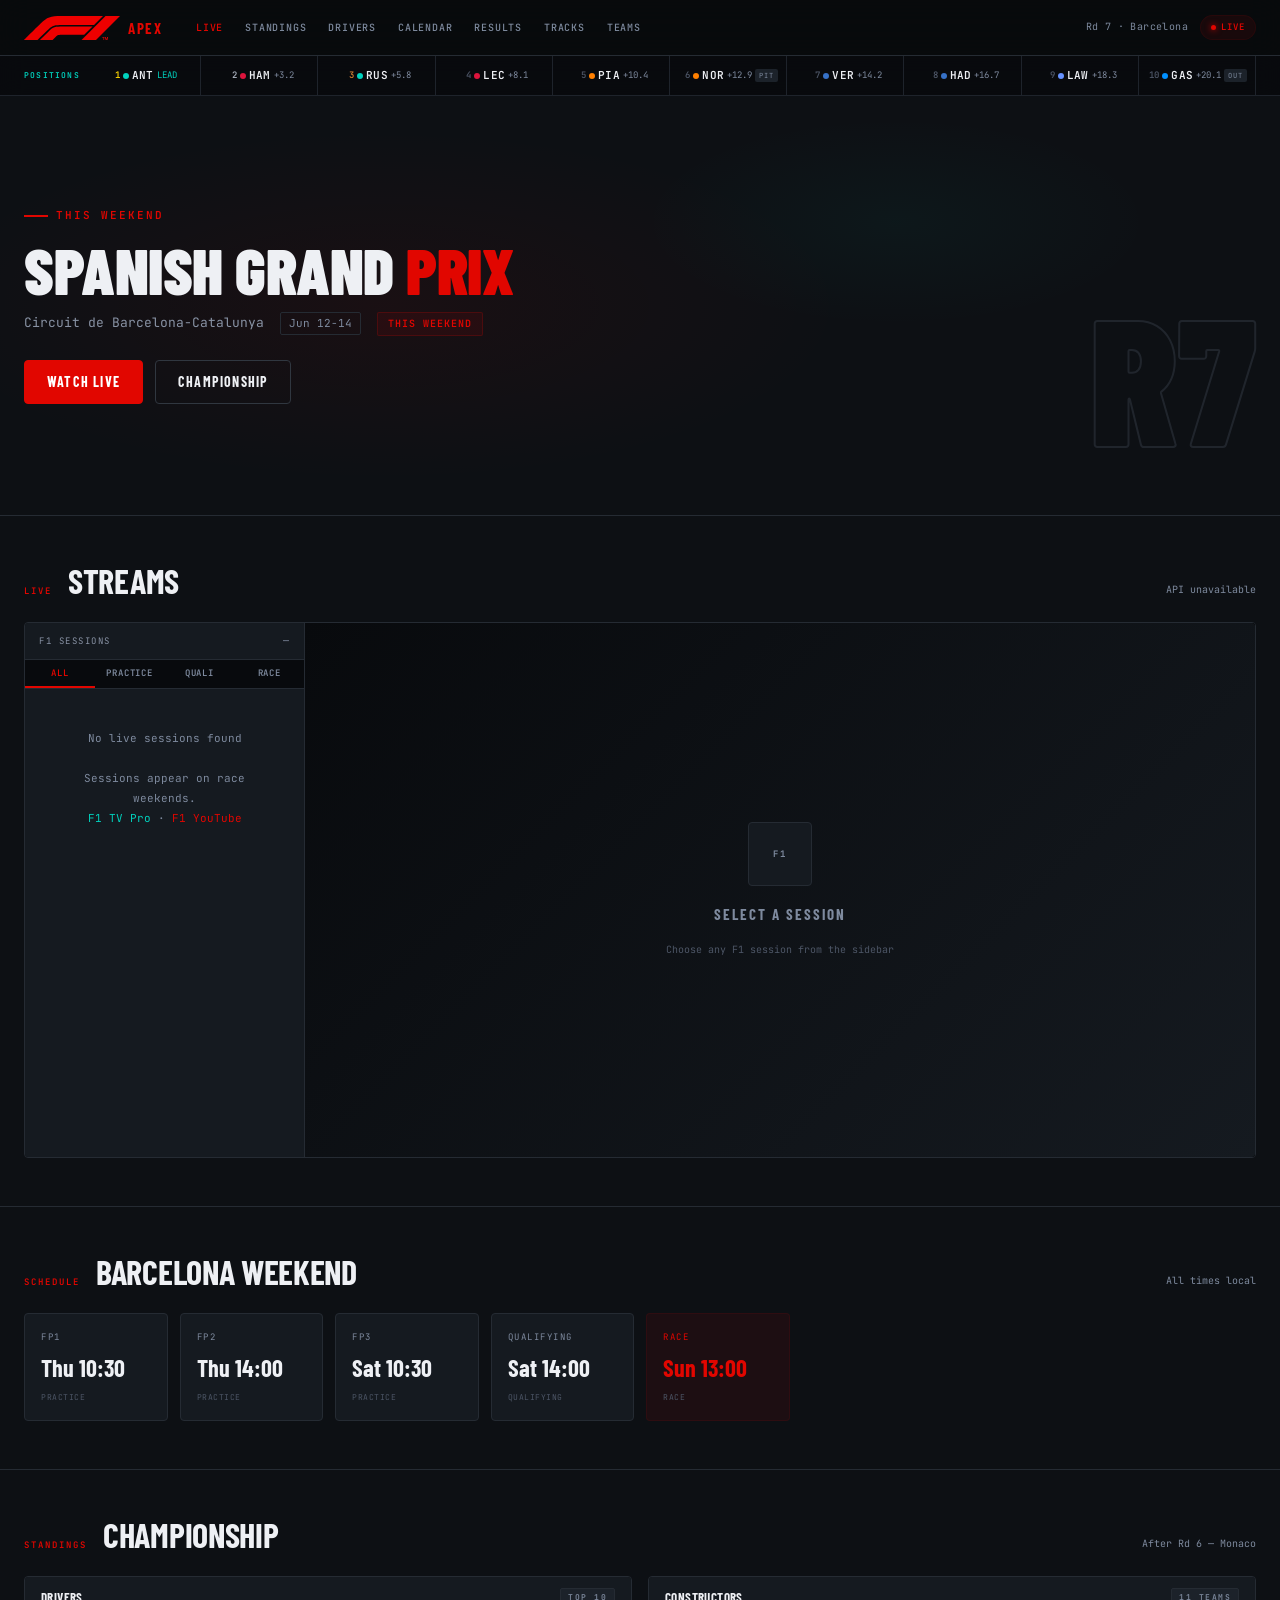
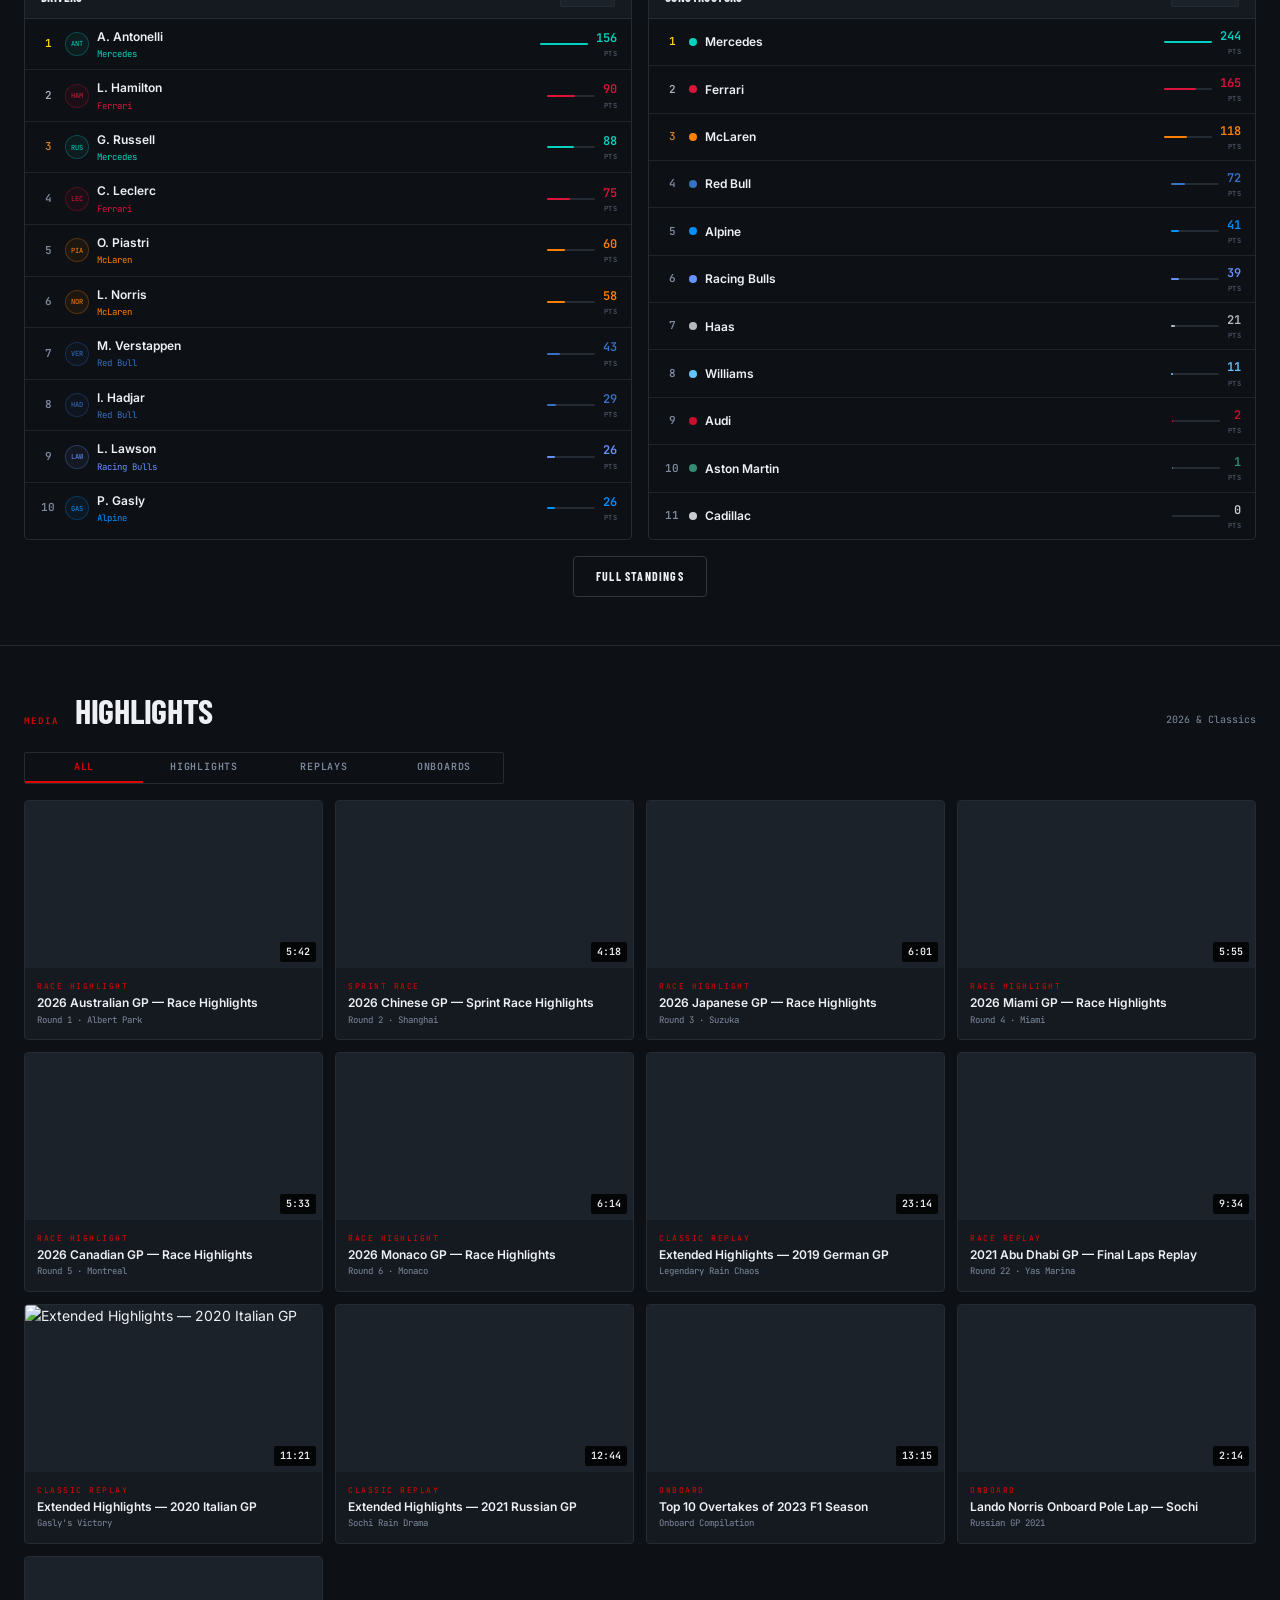
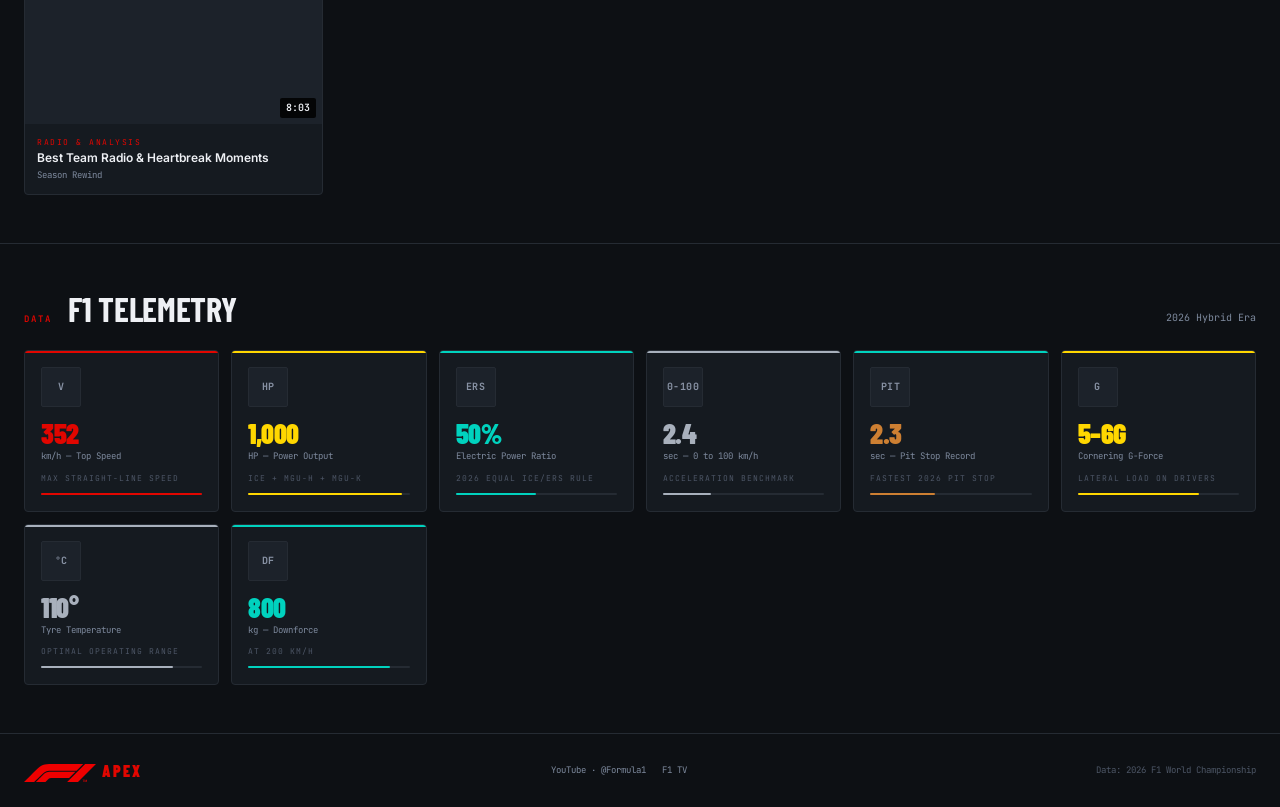
==== commit 8bad84ef: "fix: entry element also namespaced in XML, use getElementsByTagNameNS" ====
--- a/index.html
+++ b/index.html
@@ -365,7 +365,7 @@
       if (!xml) return;
 
       var doc = new DOMParser().parseFromString(xml, 'text/xml');
-      var entries = doc.querySelectorAll('entry');
+      var entries = doc.getElementsByTagNameNS('*', 'entry');
       if (!entries.length) return;
 
       function getTag(el, name) {
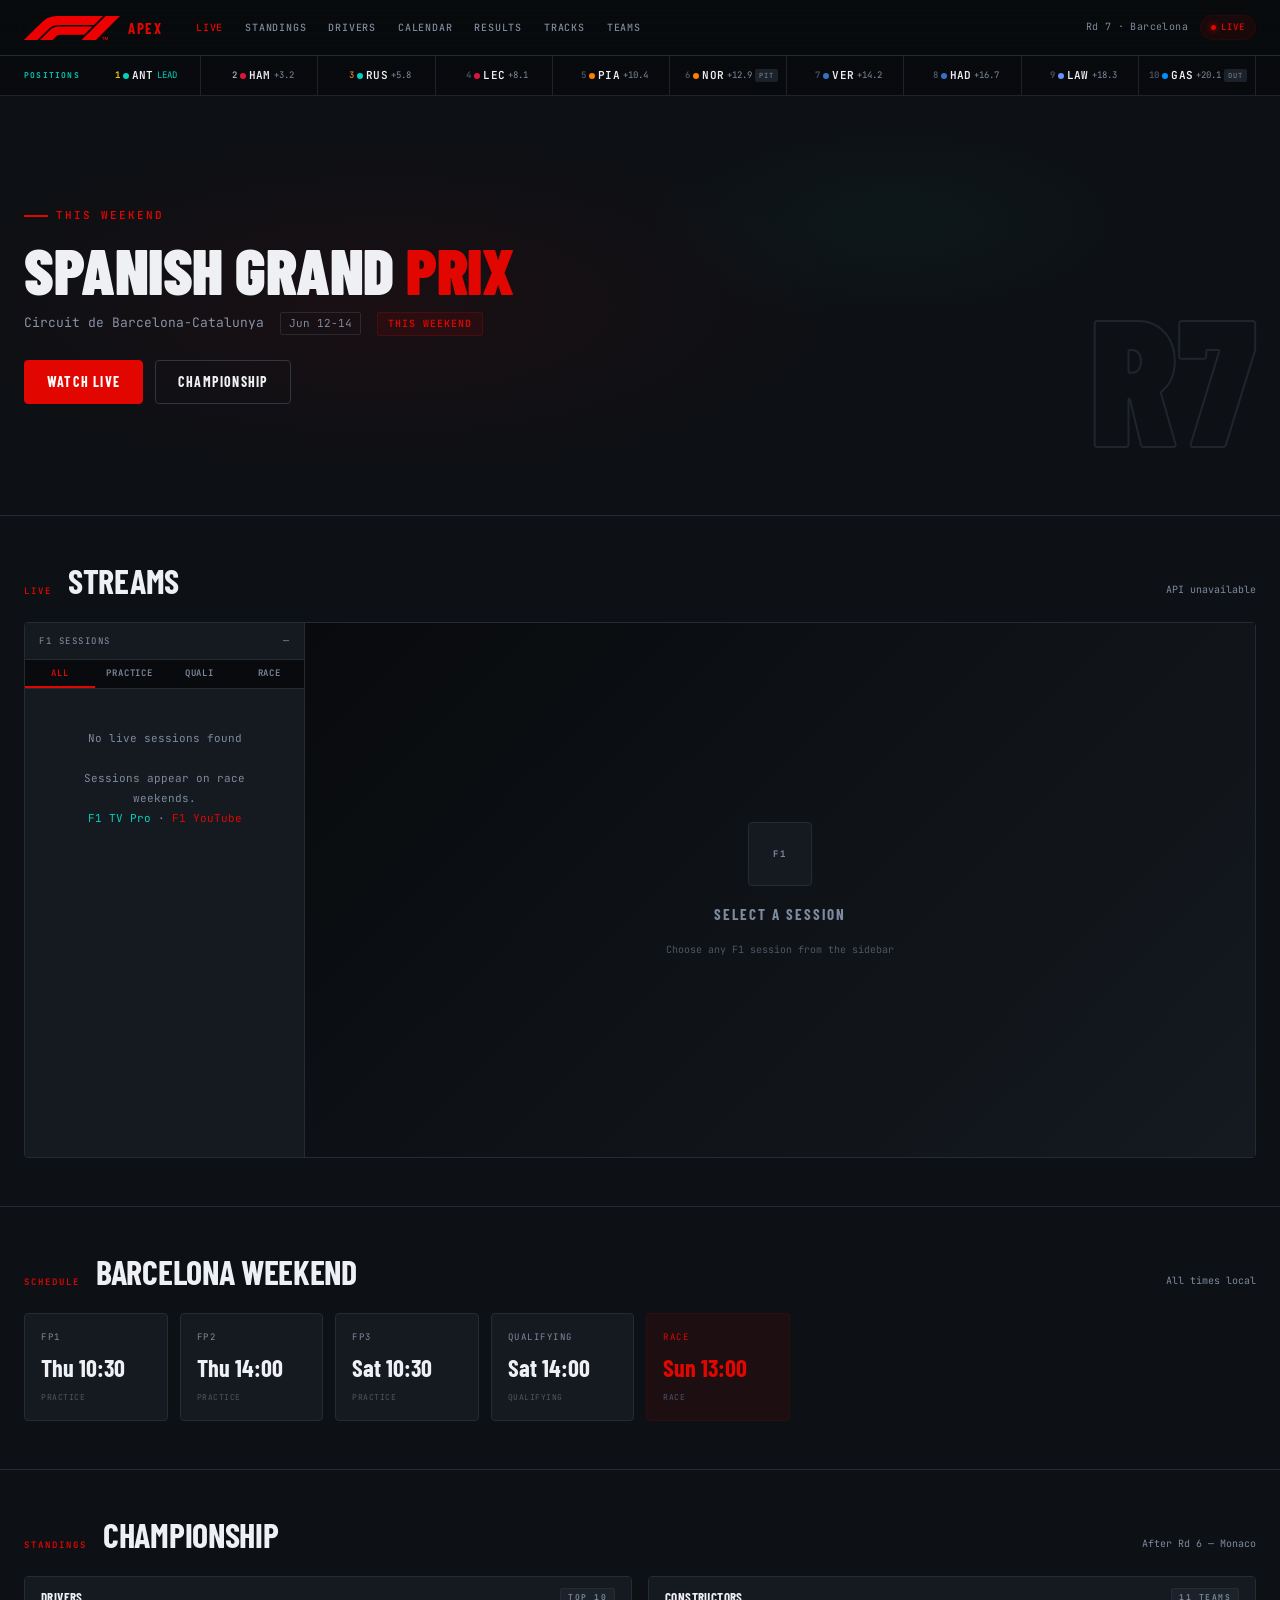
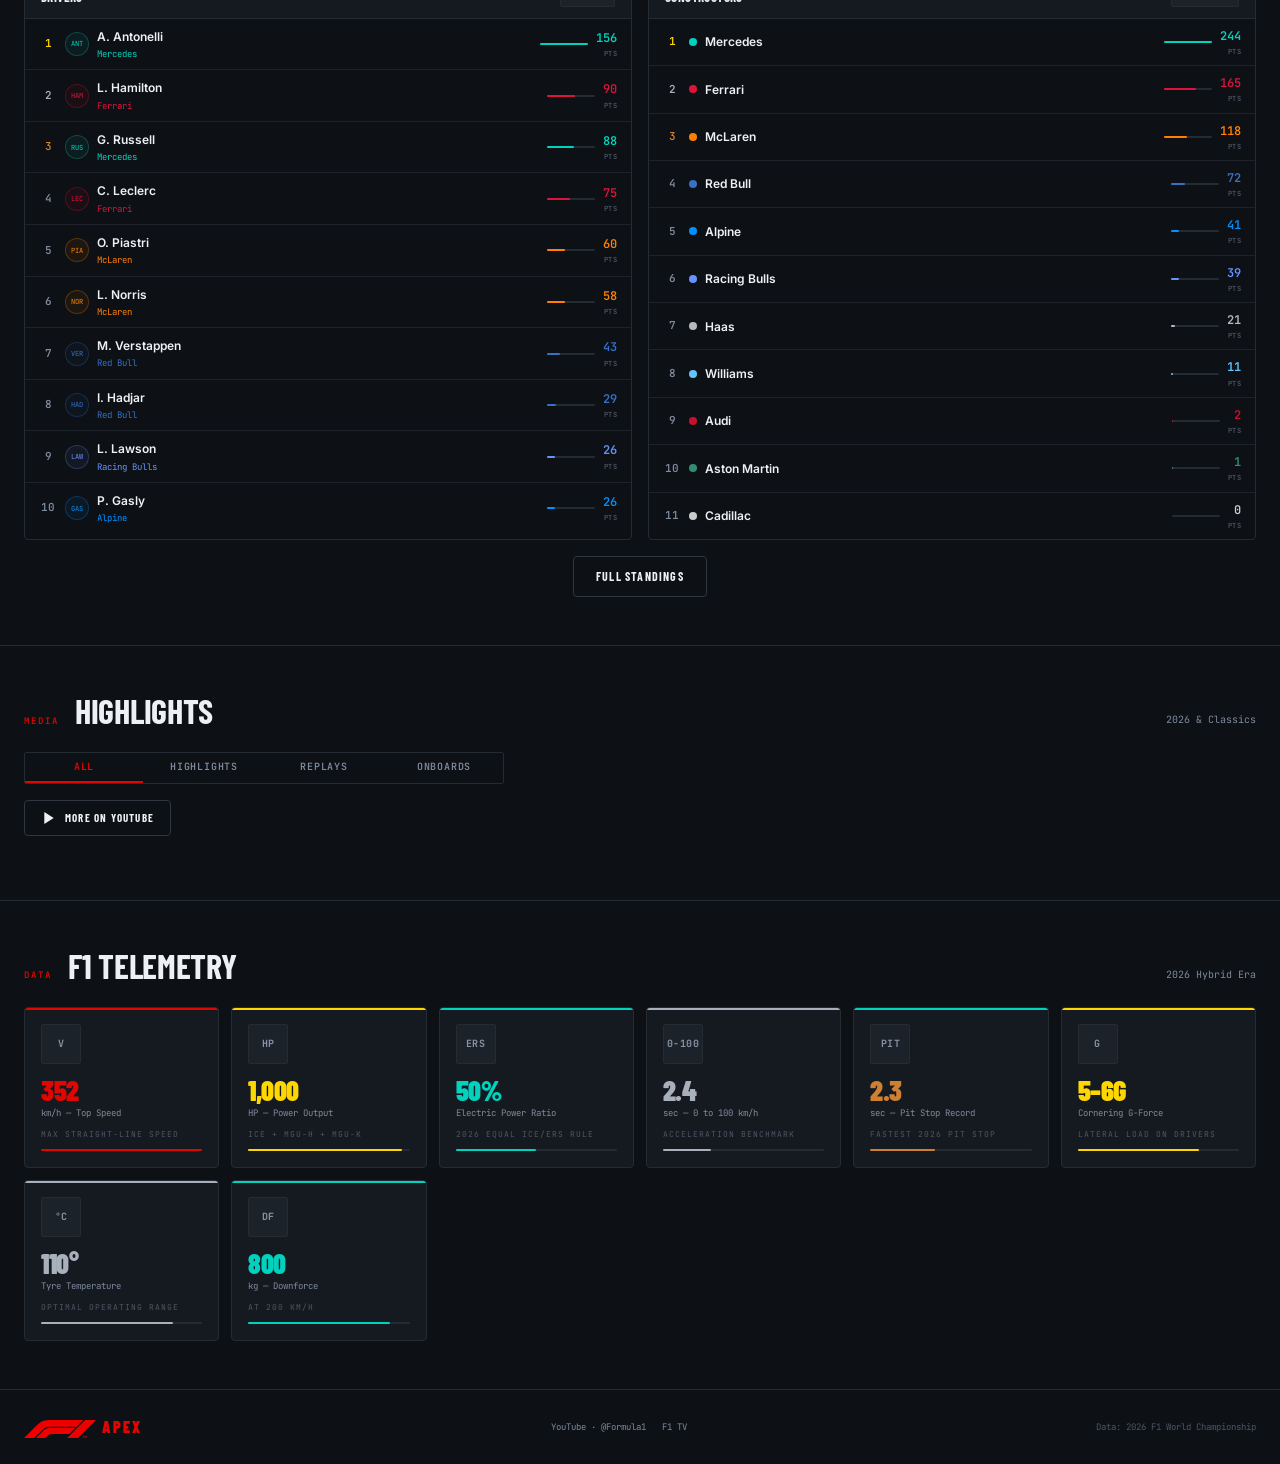
==== commit fdd5fa8c: "fix: replace broken YouTube auto-fetch with channel link, hide dead thumbnails" ====
--- a/index.html
+++ b/index.html
@@ -170,6 +170,12 @@
         <div class="stream-tab" role="tab" aria-selected="false" tabindex="-1" onclick="filterHL('highlights',this)" onkeydown="if(event.key==='Enter')filterHL('highlights',this)" style="padding:6px 14px;font-size:10px;">Highlights</div>
         <div class="stream-tab" role="tab" aria-selected="false" tabindex="-1" onclick="filterHL('replays',this)" onkeydown="if(event.key==='Enter')filterHL('replays',this)" style="padding:6px 14px;font-size:10px;">Replays</div>
         <div class="stream-tab" role="tab" aria-selected="false" tabindex="-1" onclick="filterHL('onboards',this)" onkeydown="if(event.key==='Enter')filterHL('onboards',this)" style="padding:6px 14px;font-size:10px;">Onboards</div>
+      </div>
+      <div style="margin-bottom:var(--s-4);">
+        <a href="https://www.youtube.com/@Formula1" target="_blank" rel="noopener" class="btn btn-secondary" style="display:inline-flex;align-items:center;gap:var(--s-2);padding:8px 16px;font-size:11px;">
+          <svg viewBox="0 0 24 24" style="width:16px;height:16px;fill:currentColor;"><polygon points="5 3 19 12 5 21 5 3"/></svg>
+          More on YouTube
+        </a>
       </div>
       <div class="highlights-grid" id="hlGrid"></div>
     </section>
@@ -342,115 +348,7 @@
     }
 
     // ═══════════════════════════════════════════════
-    //  YOUTUBE AUTO-FETCH
-    // ═══════════════════════════════════════════════
-    async function fetchYouTubeFeed() {
-      const CHANNEL_ID = 'UCB_qr75-ydFVKSF9Dmo6izg';
-      const feedUrl = 'https://www.youtube.com/feeds/videos.xml?channel_id=' + CHANNEL_ID;
-      const proxies = [
-        'https://api.allorigins.win/raw?url=',
-        'https://api.allorigins.io/raw?url='
-      ];
-
-      var xml = null;
-      for (var p = 0; p < proxies.length; p++) {
-        try {
-          var ctrl = new AbortController();
-          var timer = setTimeout(function() { ctrl.abort(); }, 5000);
-          var r = await fetch(proxies[p] + encodeURIComponent(feedUrl), { signal: ctrl.signal });
-          clearTimeout(timer);
-          if (r.ok) { xml = await r.text(); break; }
-        } catch (_) {}
-      }
-      if (!xml) return;
-
-      var doc = new DOMParser().parseFromString(xml, 'text/xml');
-      var entries = doc.getElementsByTagNameNS('*', 'entry');
-      if (!entries.length) return;
-
-      function getTag(el, name) {
-        var ns = el.getElementsByTagNameNS('*', name);
-        return ns && ns.length ? ns[0].textContent : '';
-      }
-
-      var existing = new Set();
-      for (var e = 0; e < HIGHLIGHTS.length; e++) existing.add(HIGHLIGHTS[e].id);
-
-      var raceKeywords = {};
-      for (var c = 0; c < CAL.length; c++) {
-        var name = CAL[c].nm.replace(' GP', '').toLowerCase();
-        raceKeywords[name] = CAL[c];
-      }
-      raceKeywords['australian'] = CAL[0];
-      raceKeywords['spanish'] = CAL[6];
-      raceKeywords['barcelona'] = CAL[6];
-      raceKeywords['catalunya'] = CAL[6];
-      raceKeywords['united states'] = CAL[16];
-      raceKeywords['mexico city'] = CAL[17];
-      raceKeywords['las vegas'] = CAL[19];
-      raceKeywords['abu dhabi'] = CAL[21];
-
-      var newEntries = [];
-      for (var i = 0; i < entries.length; i++) {
-        var entry = entries[i];
-        var vid = getTag(entry, 'videoId') || getTag(entry, 'id') || '';
-        var title = getTag(entry, 'title') || '';
-
-        if (!vid || existing.has(vid)) continue;
-        if (vid.indexOf(':') > 0) {
-          var parts = vid.split(':');
-          vid = parts[parts.length - 1];
-        }
-
-        var cat = 'highlights';
-        var tag = 'Video';
-        var tLower = title.toLowerCase();
-
-        if (tLower.indexOf('sprint') >= 0) tag = 'Sprint';
-        else if (tLower.indexOf('qualifying') >= 0 || tLower.indexOf('quali') >= 0) tag = 'Qualifying';
-        else if (tLower.indexOf('race') >= 0 && tLower.indexOf('highlight') >= 0) tag = 'Race Highlight';
-        else if (tLower.indexOf('practice') >= 0 || tLower.indexOf('fp1') >= 0 || tLower.indexOf('fp2') >= 0 || tLower.indexOf('fp3') >= 0) tag = 'Practice';
-        else if (tLower.indexOf('replay') >= 0 || tLower.indexOf('classic') >= 0 || tLower.indexOf('legend') >= 0) { tag = 'Race Replay'; cat = 'replays'; }
-        else if (tLower.indexOf('onboard') >= 0 || tLower.indexOf('pole lap') >= 0) { tag = 'Onboard'; cat = 'onboards'; }
-        else if (tLower.indexOf('analysis') >= 0 || tLower.indexOf('radio') >= 0) { tag = 'Radio & Analysis'; cat = 'analysis'; }
-
-        var matchedRace = '';
-        var year = title.match(/(20\d{2})/);
-        var entryYear = year ? year[1] : '';
-        var is2026 = entryYear === '2026' || !entryYear;
-
-        if (!is2026) { cat = 'replays'; tag = 'Classic Replay'; }
-
-        for (var kw in raceKeywords) {
-          if (tLower.indexOf(kw) >= 0) {
-            var r = raceKeywords[kw];
-            matchedRace = 'Round ' + (r.rd === '✗' ? '—' : r.rd) + ' · ' + r.nm.replace(' GP', '');
-            break;
-          }
-        }
-
-        if (!matchedRace) {
-          if (tLower.indexOf('review') >= 0 || tLower.indexOf('season') >= 0 || tLower.indexOf('top 10') >= 0) {
-            matchedRace = 'Season ' + (entryYear || '2026');
-          }
-        }
-
-        newEntries.push({
-          id: vid,
-          title: title,
-          race: matchedRace || 'F1 2026',
-          tag: tag,
-          dur: '',
-          cat: cat
-        });
-        existing.add(vid);
-      }
-
-      if (newEntries.length) {
-        for (var n = 0; n < newEntries.length; n++) HIGHLIGHTS.unshift(newEntries[n]);
-        renderHL(document.querySelector('.stream-tab.active') ? HIGHLIGHTS : HIGHLIGHTS);
-      }
-    }
+    //  TIMING STRIP — signature element
     // ═══════════════════════════════════════════════
     function buildTimingStrip() {
       const el = document.getElementById('stripEntries');
@@ -610,7 +508,7 @@
       document.getElementById('hlGrid').innerHTML = list.map(h => `
         <div class="highlight-card" onclick="openVid('${h.id}','${h.title.replace(/'/g, "\\'")}')">
           <div class="highlight-thumb">
-            <img src="https://img.youtube.com/vi/${h.id}/maxresdefault.jpg" alt="${h.title}" loading="lazy" onerror="this.src='https://img.youtube.com/vi/${h.id}/mqdefault.jpg'">
+            <img src="https://img.youtube.com/vi/${h.id}/maxresdefault.jpg" alt="${h.title}" loading="lazy" onerror="if(!this.dataset.fb){this.dataset.fb='1';this.src='https://img.youtube.com/vi/${h.id}/mqdefault.jpg'}else{this.closest('.highlight-card').style.display='none'}">
             <div class="highlight-overlay"></div>
             <div class="highlight-play"><div class="play-btn-circle"><svg viewBox="0 0 24 24" style="width:20px;height:20px;fill:currentColor;margin-left:2px;"><polygon points="5 3 19 12 5 21 5 3"/></svg></div></div>
             <div class="highlight-duration">${h.dur || ''}</div>
@@ -823,7 +721,6 @@
     buildTimingStrip();
     renderHL(HIGHLIGHTS);
     loadStreams();
-    fetchYouTubeFeed();
     fetchLiveStandings().catch(function() { buildDrivers(); buildCons(); });
   </script>
 </body>
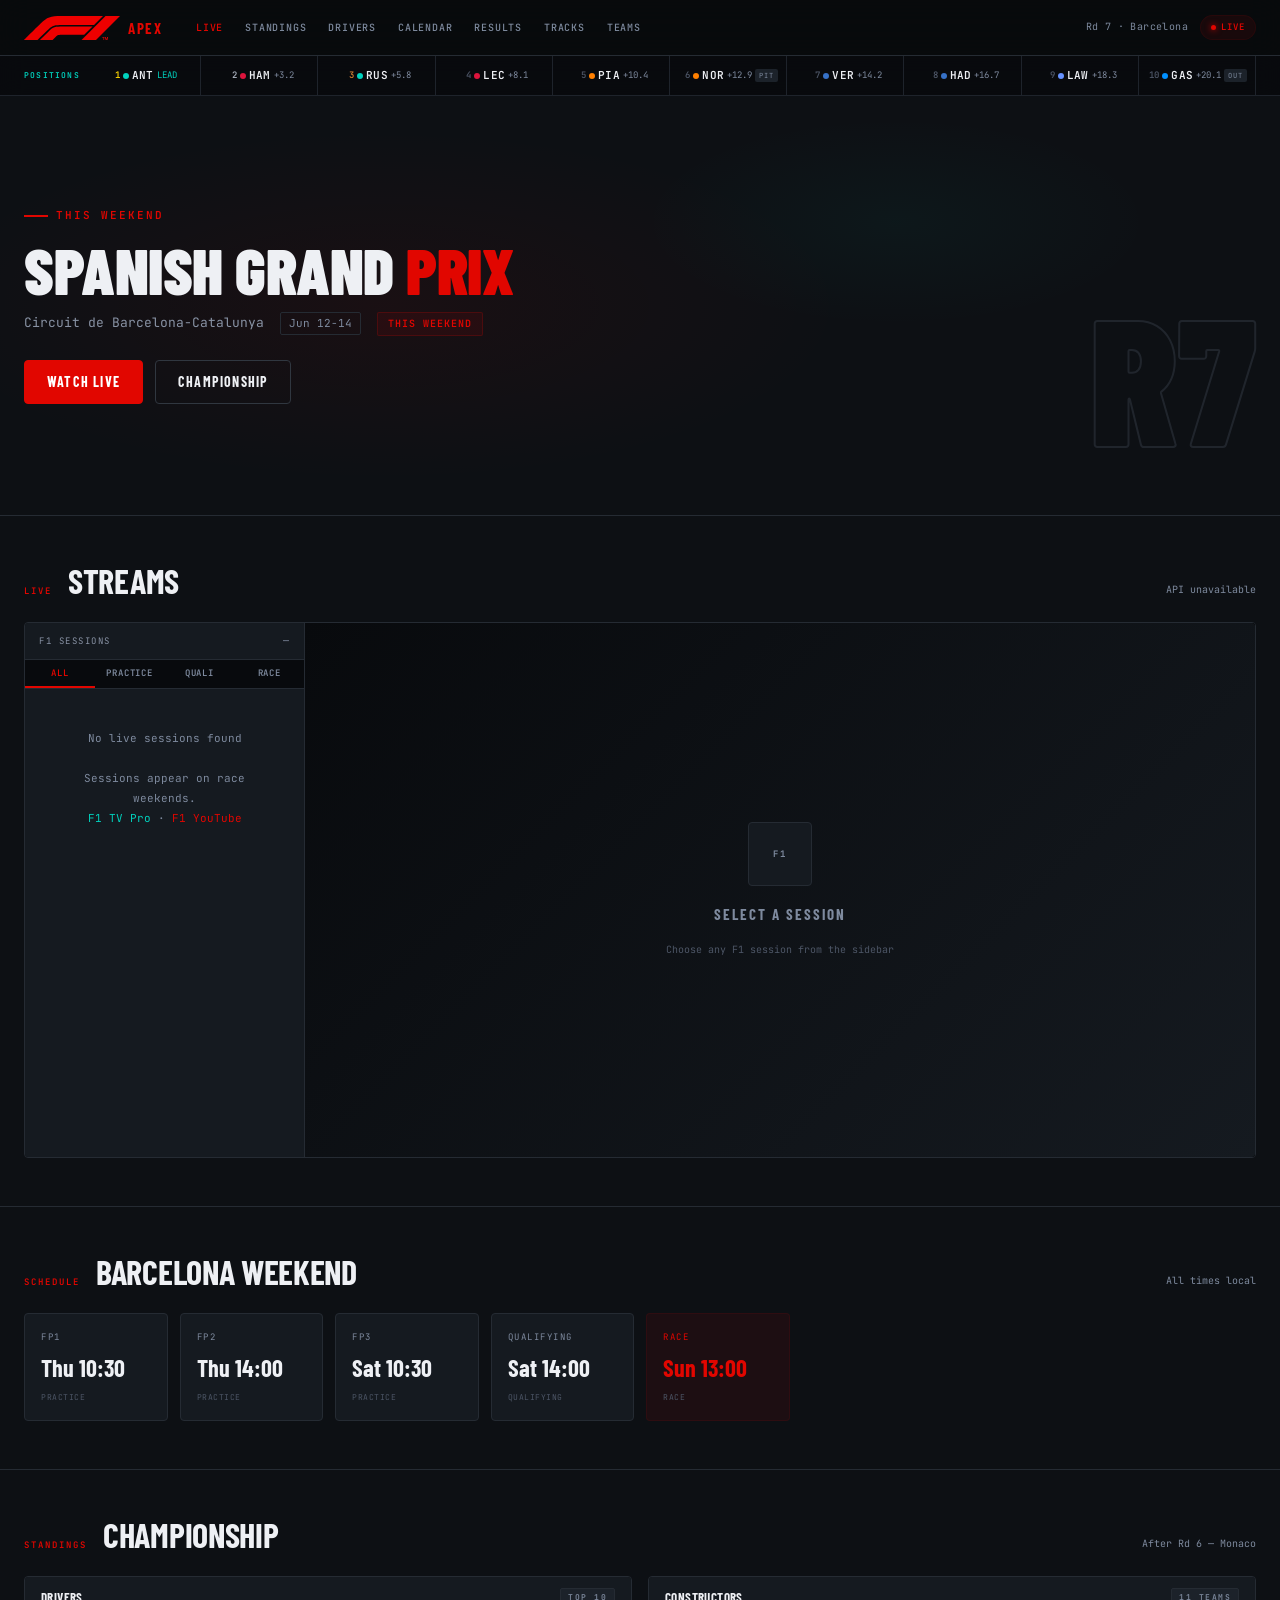
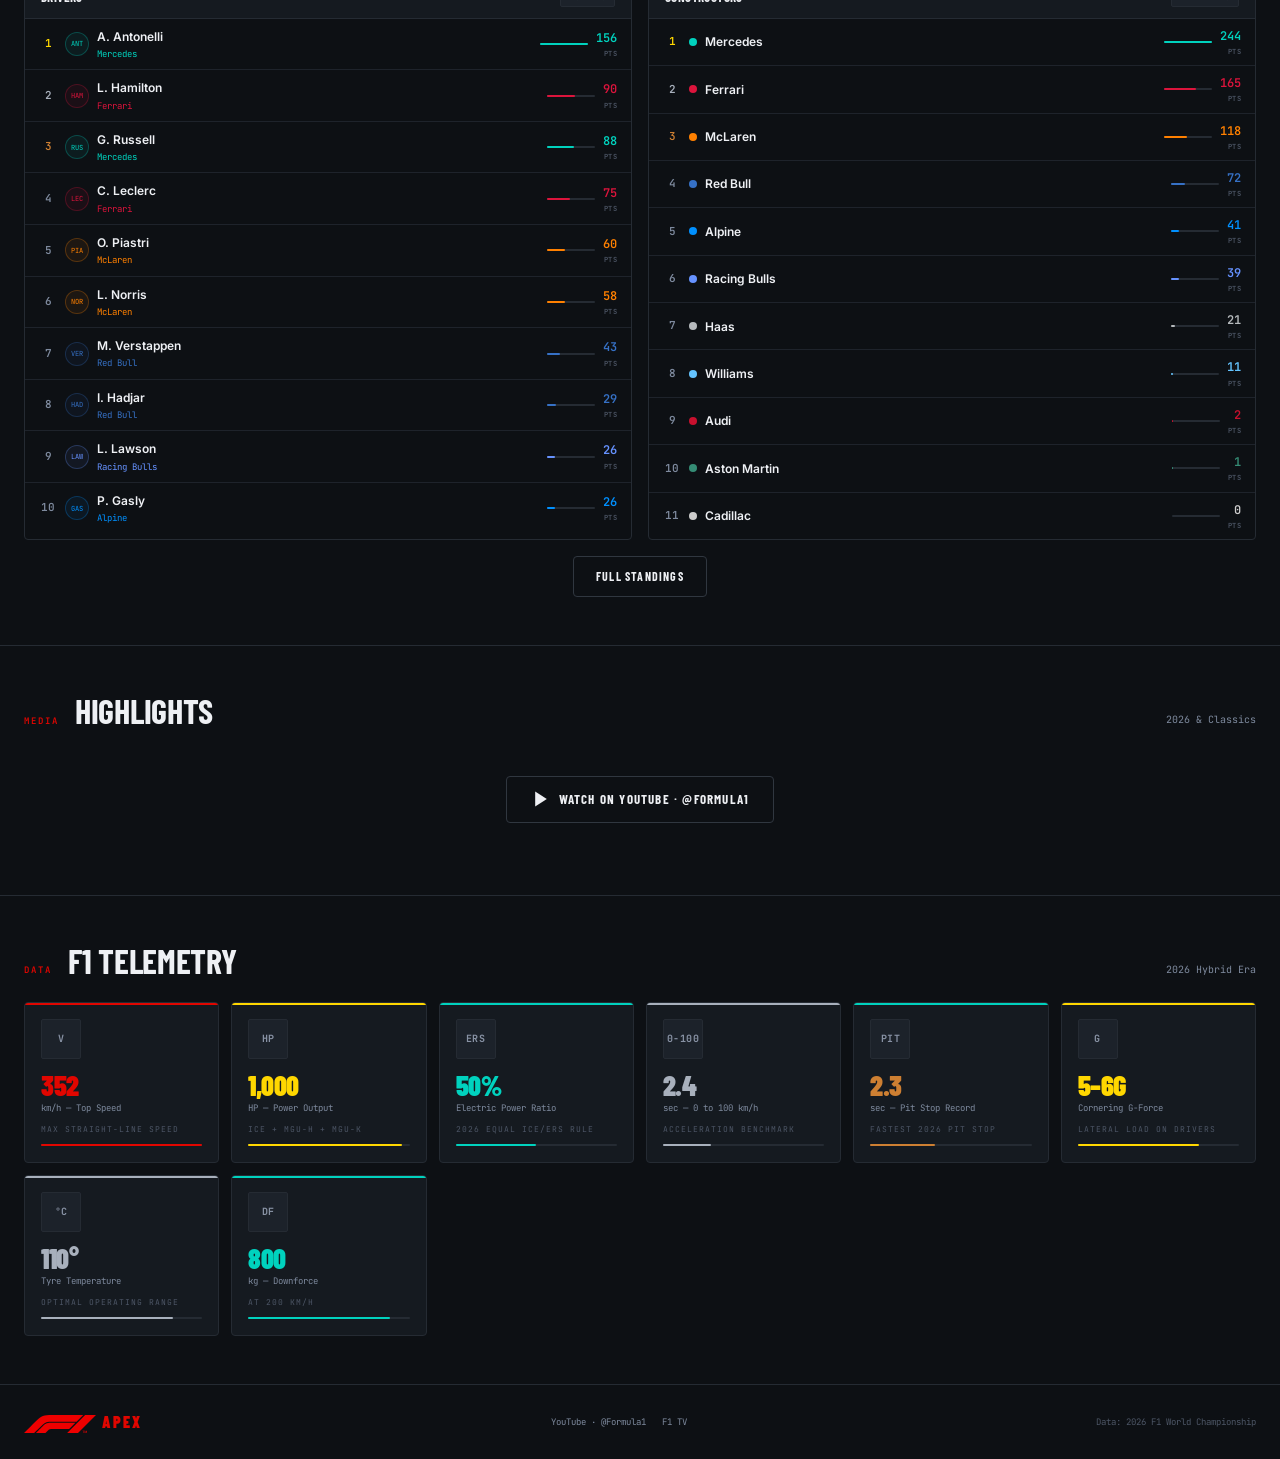
==== commit e1af054f: "refactor: remove all hardcoded highlight videos, keep YouTube link only" ====
--- a/index.html
+++ b/index.html
@@ -165,19 +165,12 @@
         <h2 class="section-title">Highlights</h2>
         <span class="section-sub">2026 &amp; Classics</span>
       </div>
-      <div style="display:flex;gap:2px;margin-bottom:var(--s-4);border:1px solid var(--border);border-radius:var(--r-sm);overflow:hidden;max-width:480px;" role="tablist" aria-label="Highlight filters">
-        <div class="stream-tab active" role="tab" aria-selected="true" tabindex="0" onclick="filterHL('all',this)" onkeydown="if(event.key==='Enter')filterHL('all',this)" style="padding:6px 14px;font-size:10px;">All</div>
-        <div class="stream-tab" role="tab" aria-selected="false" tabindex="-1" onclick="filterHL('highlights',this)" onkeydown="if(event.key==='Enter')filterHL('highlights',this)" style="padding:6px 14px;font-size:10px;">Highlights</div>
-        <div class="stream-tab" role="tab" aria-selected="false" tabindex="-1" onclick="filterHL('replays',this)" onkeydown="if(event.key==='Enter')filterHL('replays',this)" style="padding:6px 14px;font-size:10px;">Replays</div>
-        <div class="stream-tab" role="tab" aria-selected="false" tabindex="-1" onclick="filterHL('onboards',this)" onkeydown="if(event.key==='Enter')filterHL('onboards',this)" style="padding:6px 14px;font-size:10px;">Onboards</div>
-      </div>
-      <div style="margin-bottom:var(--s-4);">
-        <a href="https://www.youtube.com/@Formula1" target="_blank" rel="noopener" class="btn btn-secondary" style="display:inline-flex;align-items:center;gap:var(--s-2);padding:8px 16px;font-size:11px;">
-          <svg viewBox="0 0 24 24" style="width:16px;height:16px;fill:currentColor;"><polygon points="5 3 19 12 5 21 5 3"/></svg>
-          More on YouTube
+      <div style="text-align:center;padding:var(--s-6) 0;">
+        <a href="https://www.youtube.com/@Formula1" target="_blank" rel="noopener" class="btn btn-secondary" style="display:inline-flex;align-items:center;gap:var(--s-2);padding:12px 24px;font-size:13px;">
+          <svg viewBox="0 0 24 24" style="width:20px;height:20px;fill:currentColor;"><polygon points="5 3 19 12 5 21 5 3"/></svg>
+          Watch on YouTube · @Formula1
         </a>
       </div>
-      <div class="highlights-grid" id="hlGrid"></div>
     </section>
 
     <!-- TELEMETRY -->
@@ -499,38 +492,6 @@
           <div class="st-pts" style="color:${c.c}">${c.pts}<span class="st-pts-label">pts</span></div>
         </div>`;
       }).join('');
-    }
-
-    // ═══════════════════════════════════════════════
-    //  HIGHLIGHTS
-    // ═══════════════════════════════════════════════
-    function renderHL(list) {
-      document.getElementById('hlGrid').innerHTML = list.map(h => `
-        <div class="highlight-card" onclick="openVid('${h.id}','${h.title.replace(/'/g, "\\'")}')">
-          <div class="highlight-thumb">
-            <img src="https://img.youtube.com/vi/${h.id}/maxresdefault.jpg" alt="${h.title}" loading="lazy" onerror="if(!this.dataset.fb){this.dataset.fb='1';this.src='https://img.youtube.com/vi/${h.id}/mqdefault.jpg'}else{this.closest('.highlight-card').style.display='none'}">
-            <div class="highlight-overlay"></div>
-            <div class="highlight-play"><div class="play-btn-circle"><svg viewBox="0 0 24 24" style="width:20px;height:20px;fill:currentColor;margin-left:2px;"><polygon points="5 3 19 12 5 21 5 3"/></svg></div></div>
-            <div class="highlight-duration">${h.dur || ''}</div>
-          </div>
-          <div class="highlight-info">
-            <div class="highlight-tag">${h.tag}</div>
-            <div class="highlight-title">${h.title}</div>
-            <div class="highlight-meta">${h.race}</div>
-          </div>
-        </div>`).join('');
-    }
-
-    function filterHL(cat, el) {
-      el.parentNode.querySelectorAll('.stream-tab').forEach(t => {
-        t.classList.remove('active');
-        t.setAttribute('aria-selected', 'false');
-        t.tabIndex = -1;
-      });
-      el.classList.add('active');
-      el.setAttribute('aria-selected', 'true');
-      el.tabIndex = 0;
-      renderHL(cat === 'all' ? HIGHLIGHTS : HIGHLIGHTS.filter(h => h.cat === cat));
     }
 
     // ═══════════════════════════════════════════════
@@ -719,7 +680,6 @@
     // ═══════════════════════════════════════════════
     updateHeroFromCalendar();
     buildTimingStrip();
-    renderHL(HIGHLIGHTS);
     loadStreams();
     fetchLiveStandings().catch(function() { buildDrivers(); buildCons(); });
   </script>
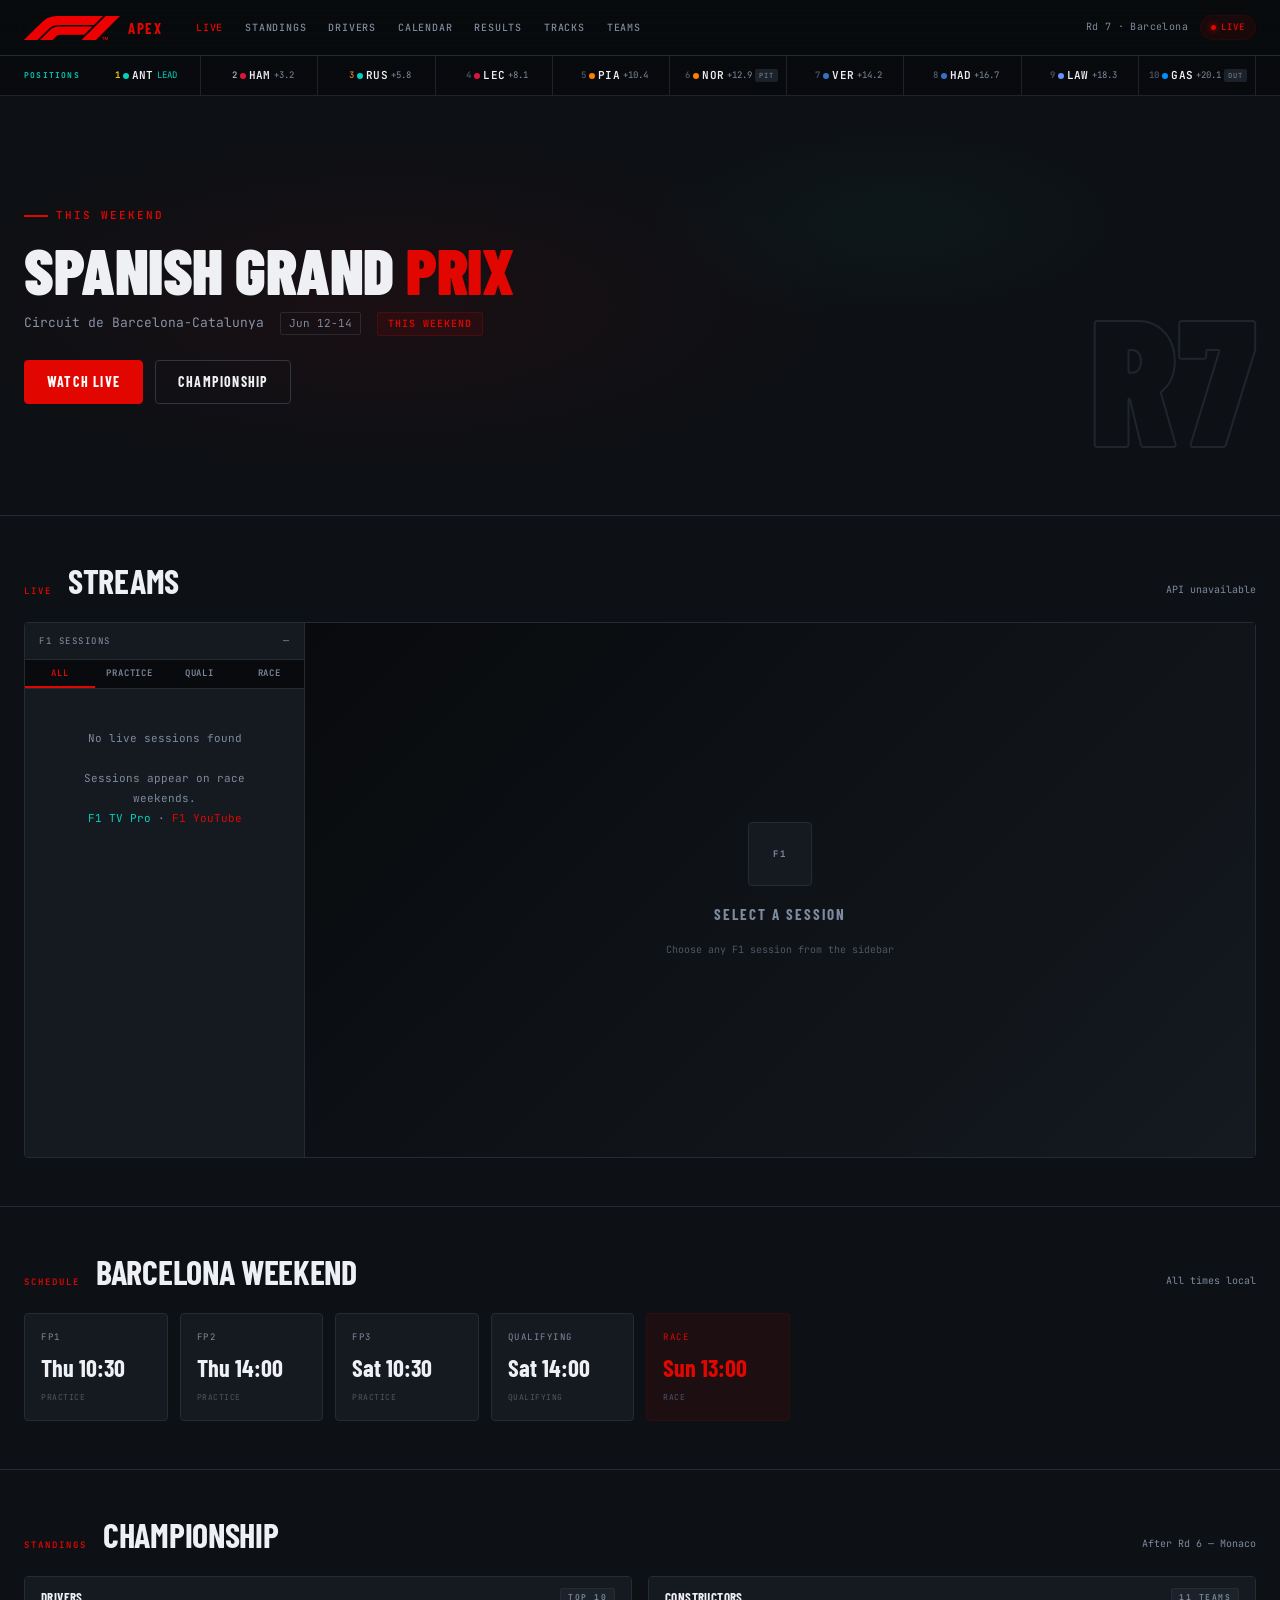
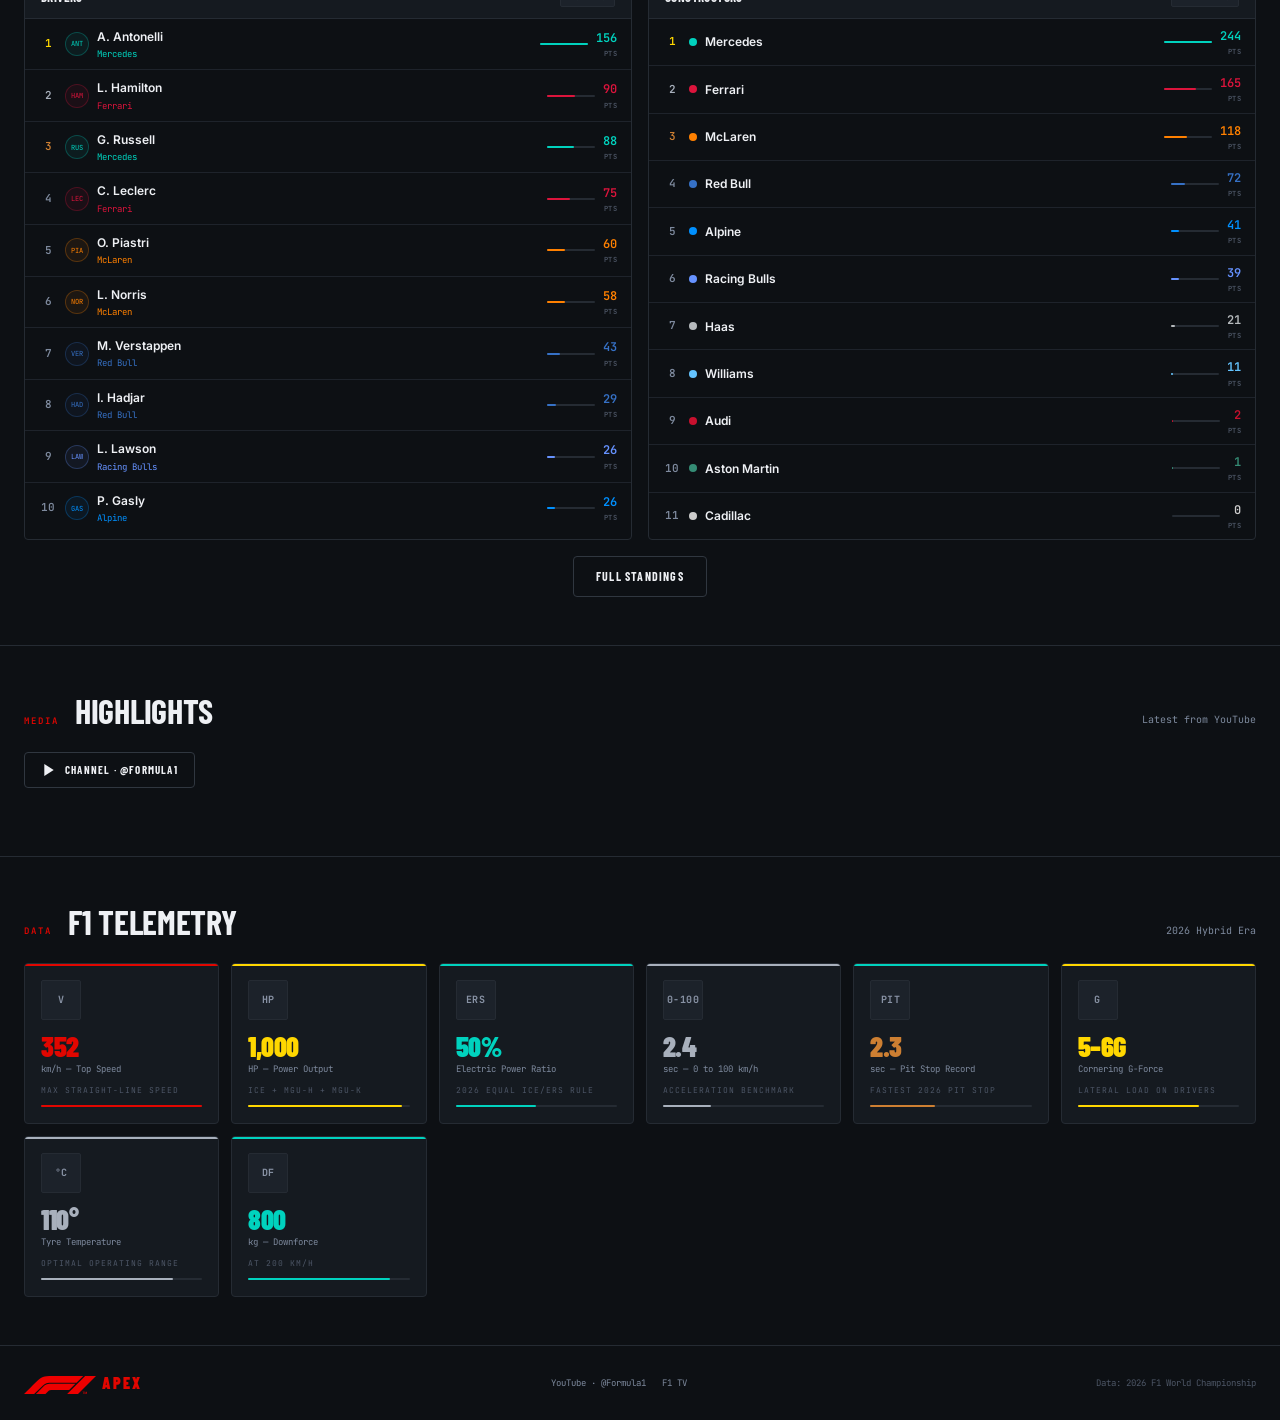
==== commit 94726c54: "feat: live YouTube video cards from RSS, open in YouTube instead of modal" ====
--- a/index.html
+++ b/index.html
@@ -102,7 +102,7 @@
               <div class="stream-err-sub">This session may not be live yet.</div>
               <div class="stream-alt-links">
                 <a class="stream-alt-link" href="https://www.formula1.com/en/live.html" target="_blank" rel="noopener">F1.com official live</a>
-                <a class="stream-alt-link" href="https://www.youtube.com/@F1" target="_blank" rel="noopener">F1 YouTube channel</a>
+                <a class="stream-alt-link" href="https://www.youtube.com/@Formula1" target="_blank" rel="noopener">F1 YouTube channel</a>
                 <a class="stream-alt-link" href="https://www.f1tv.formula1.com" target="_blank" rel="noopener">F1 TV Pro</a>
               </div>
             </div>
@@ -163,14 +163,15 @@
       <div class="section-header">
         <span class="section-eyebrow">MEDIA</span>
         <h2 class="section-title">Highlights</h2>
-        <span class="section-sub">2026 &amp; Classics</span>
-      </div>
-      <div style="text-align:center;padding:var(--s-6) 0;">
-        <a href="https://www.youtube.com/@Formula1" target="_blank" rel="noopener" class="btn btn-secondary" style="display:inline-flex;align-items:center;gap:var(--s-2);padding:12px 24px;font-size:13px;">
-          <svg viewBox="0 0 24 24" style="width:20px;height:20px;fill:currentColor;"><polygon points="5 3 19 12 5 21 5 3"/></svg>
-          Watch on YouTube · @Formula1
+        <span class="section-sub">Latest from YouTube</span>
+      </div>
+      <div style="display:flex;align-items:center;gap:var(--s-3);margin-bottom:var(--s-5);flex-wrap:wrap;">
+        <a href="https://www.youtube.com/@Formula1" target="_blank" rel="noopener" class="btn btn-secondary" style="display:inline-flex;align-items:center;gap:var(--s-2);padding:8px 16px;font-size:11px;">
+          <svg viewBox="0 0 24 24" style="width:16px;height:16px;fill:currentColor;"><polygon points="5 3 19 12 5 21 5 3"/></svg>
+          Channel · @Formula1
         </a>
       </div>
+      <div class="highlights-grid" id="hlGrid"></div>
     </section>
 
     <!-- TELEMETRY -->
@@ -257,19 +258,6 @@
       </div>
       <div class="footer-note">Data: 2026 F1 World Championship</div>
     </footer>
-  </div>
-
-  <!-- VIDEO MODAL -->
-  <div class="modal-overlay" id="vModal" onclick="mClose(event)">
-    <div class="modal-box" style="max-width:800px;aspect-ratio:16/9;display:flex;flex-direction:column;">
-      <div class="modal-header">
-        <span class="modal-title" id="mTtl">Highlight</span>
-        <button class="modal-close" onclick="closeVid()" aria-label="Close"><svg class="icon" width="14" height="14" viewBox="0 0 24 24"><line x1="18" y1="6" x2="6" y2="18"/><line x1="6" y1="6" x2="18" y2="18"/></svg></button>
-      </div>
-      <div class="modal-video" style="flex:1;background:#000;overflow:hidden;position:relative;">
-        <iframe id="mVideoIframe" style="width:100%;height:100%;border:none;" allow="autoplay;fullscreen" allowfullscreen></iframe>
-      </div>
-    </div>
   </div>
 
   <script src="data.js"></script>
@@ -341,6 +329,55 @@
     }
 
     // ═══════════════════════════════════════════════
+    //  YOUTUBE VIDEO CARDS
+    // ═══════════════════════════════════════════════
+    async function loadYouTubeVideos() {
+      var feedUrl = 'https://www.youtube.com/feeds/videos.xml?channel_id=UCB_qr75-ydFVKSF9Dmo6izg';
+      var proxies = ['https://api.allorigins.win/raw?url=', 'https://api.allorigins.io/raw?url=', 'https://corsproxy.io/?url='];
+      var xml = null;
+      for (var p = 0; p < proxies.length; p++) {
+        try {
+          var ctrl = new AbortController();
+          var t = setTimeout(function() { ctrl.abort(); }, 6000);
+          var r = await fetch(proxies[p] + encodeURIComponent(feedUrl), { signal: ctrl.signal });
+          clearTimeout(t);
+          if (r.ok) { xml = await r.text(); break; }
+        } catch (_) {}
+      }
+      if (!xml) return;
+
+      var grid = document.getElementById('hlGrid');
+      if (!grid) return;
+
+      var entries = xml.split('<entry>');
+      var cards = [];
+      for (var i = 1; i < entries.length && cards.length < 12; i++) {
+        var e = entries[i];
+        var idMatch = e.match(/<yt:videoId>([^<]+)<\/yt:videoId>/) || e.match(/<id>yt:video:([^<]+)<\/id>/);
+        var titleMatch = e.match(/<title[^>]*>([^<]+)<\/title>/);
+        var thumbMatch = e.match(/<media:thumbnail[^>]+url="([^"]+)"/);
+        if (!idMatch || !titleMatch) continue;
+        var vid = idMatch[1];
+        var title = titleMatch[1].replace(/&amp;/g, '&').replace(/&lt;/g, '<').replace(/&gt;/g, '>').replace(/&quot;/g, '"').replace(/&#39;/g, "'");
+        var thumb = thumbMatch ? thumbMatch[1] : ('https://img.youtube.com/vi/' + vid + '/mqdefault.jpg');
+        var tLower = title.toLowerCase();
+        if (tLower.indexOf('#shorts') >= 0 || tLower.indexOf('shorts') >= 0) continue;
+        cards.push({ id: vid, title: title, thumb: thumb });
+      }
+
+      if (!cards.length) return;
+      grid.innerHTML = cards.map(function(c) {
+        var escTitle = c.title.replace(/'/g, "\\'").replace(/"/g, '&quot;');
+        return '<div class="highlight-card" onclick="window.open(\'https://www.youtube.com/watch?v=' + c.id + '\',\'_blank\')" style="cursor:pointer;">' +
+          '<div class="highlight-thumb">' +
+          '<img src="' + c.thumb + '" alt="' + escTitle + '" loading="lazy">' +
+          '<div class="highlight-overlay"></div>' +
+          '<div class="highlight-play"><div class="play-btn-circle"><svg viewBox="0 0 24 24" style="width:20px;height:20px;fill:currentColor;margin-left:2px;"><polygon points="5 3 19 12 5 21 5 3"/></svg></div></div>' +
+          '</div>' +
+          '<div class="highlight-info"><div class="highlight-title">' + c.title + '</div></div></div>';
+      }).join('');
+    }
+    // ═══════════════════════════════════════════════
     //  TIMING STRIP — signature element
     // ═══════════════════════════════════════════════
     function buildTimingStrip() {
@@ -493,28 +530,6 @@
         </div>`;
       }).join('');
     }
-
-    // ═══════════════════════════════════════════════
-    //  VIDEO PLAYER
-    // ═══════════════════════════════════════════════
-    function openVid(vid, title) {
-      document.getElementById('mTtl').textContent = title;
-      const iframe = document.getElementById('mVideoIframe');
-      if (iframe) iframe.src = 'https://www.youtube.com/embed/' + vid + '?autoplay=1&rel=0';
-      document.getElementById('vModal').classList.add('open');
-    }
-
-    function closeVid() {
-      document.getElementById('vModal').classList.remove('open');
-      const iframe = document.getElementById('mVideoIframe');
-      if (iframe) iframe.src = '';
-    }
-
-    function mClose(e) {
-      if (e.target === document.getElementById('vModal')) closeVid();
-    }
-
-    document.addEventListener('keydown', e => { if (e.key === 'Escape') closeVid(); });
 
     // ═══════════════════════════════════════════════
     //  LIVE STREAMS
@@ -680,6 +695,7 @@
     // ═══════════════════════════════════════════════
     updateHeroFromCalendar();
     buildTimingStrip();
+    loadYouTubeVideos();
     loadStreams();
     fetchLiveStandings().catch(function() { buildDrivers(); buildCons(); });
   </script>
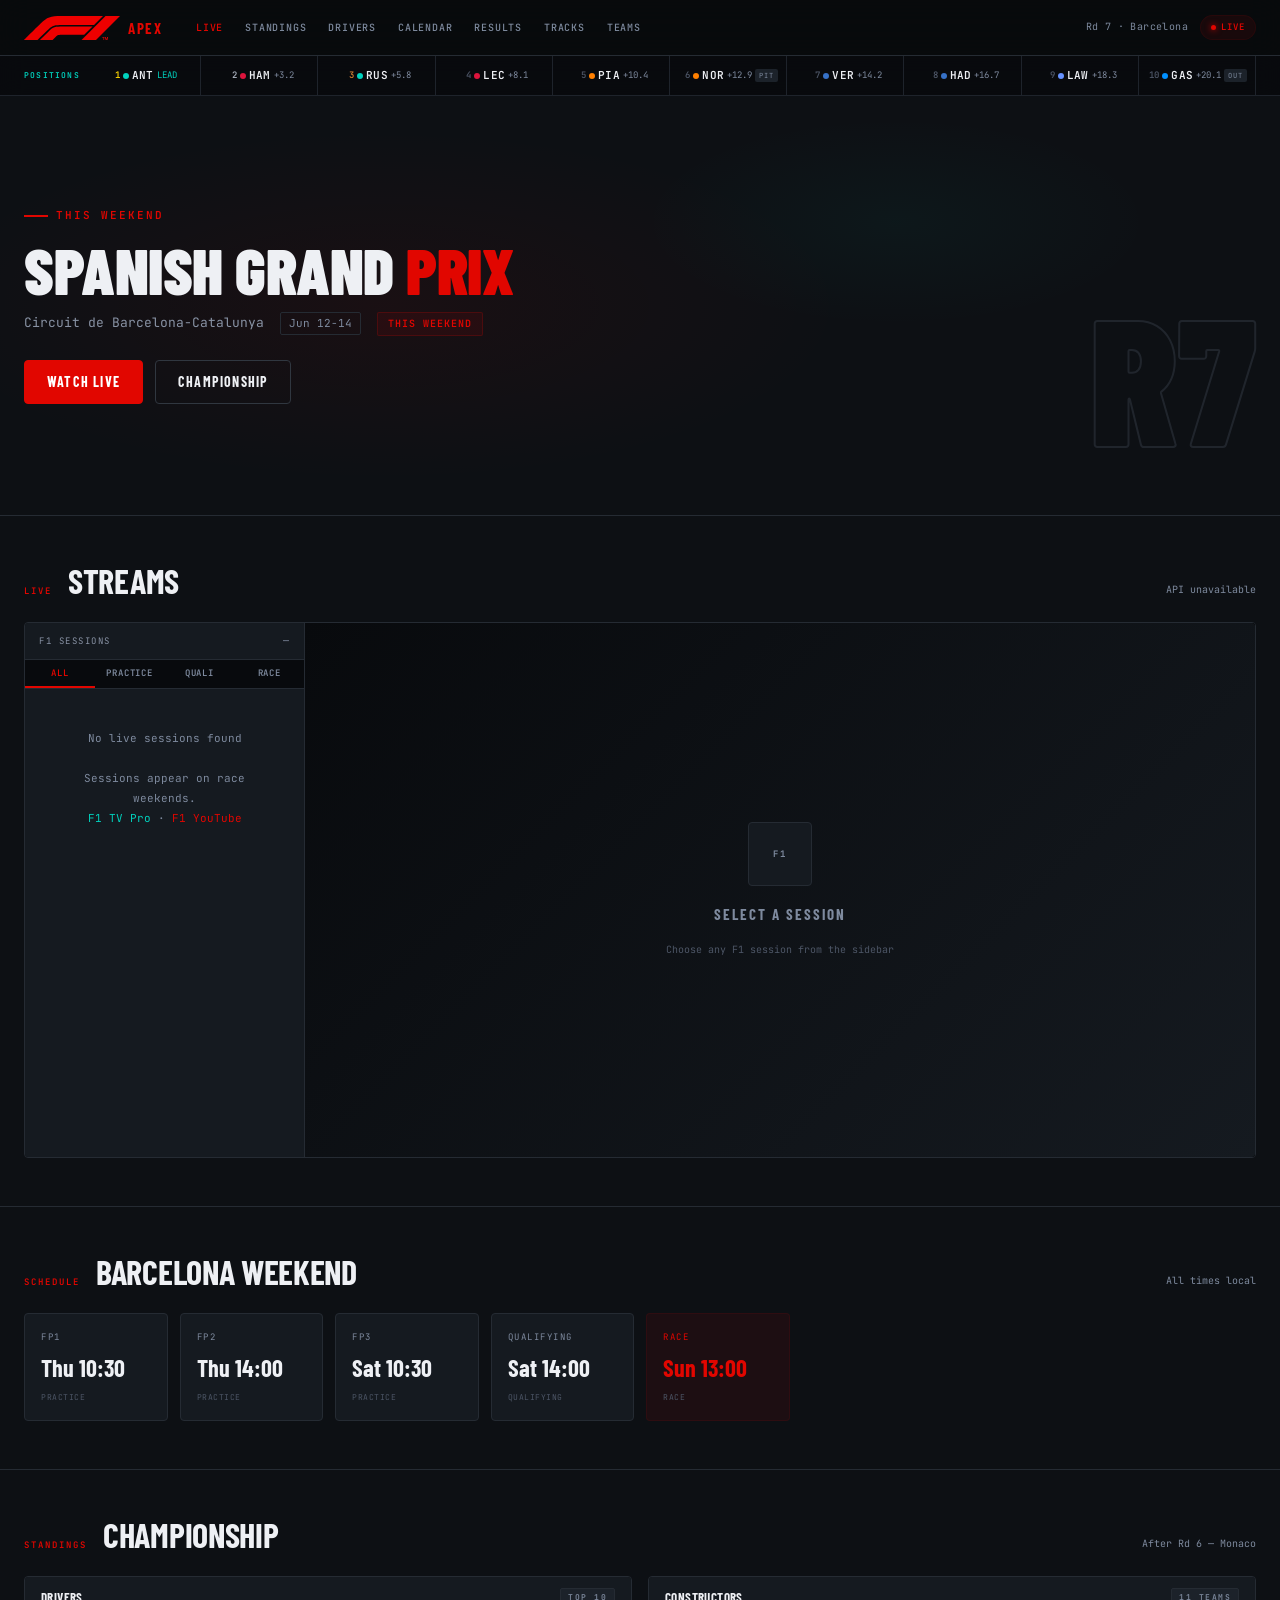
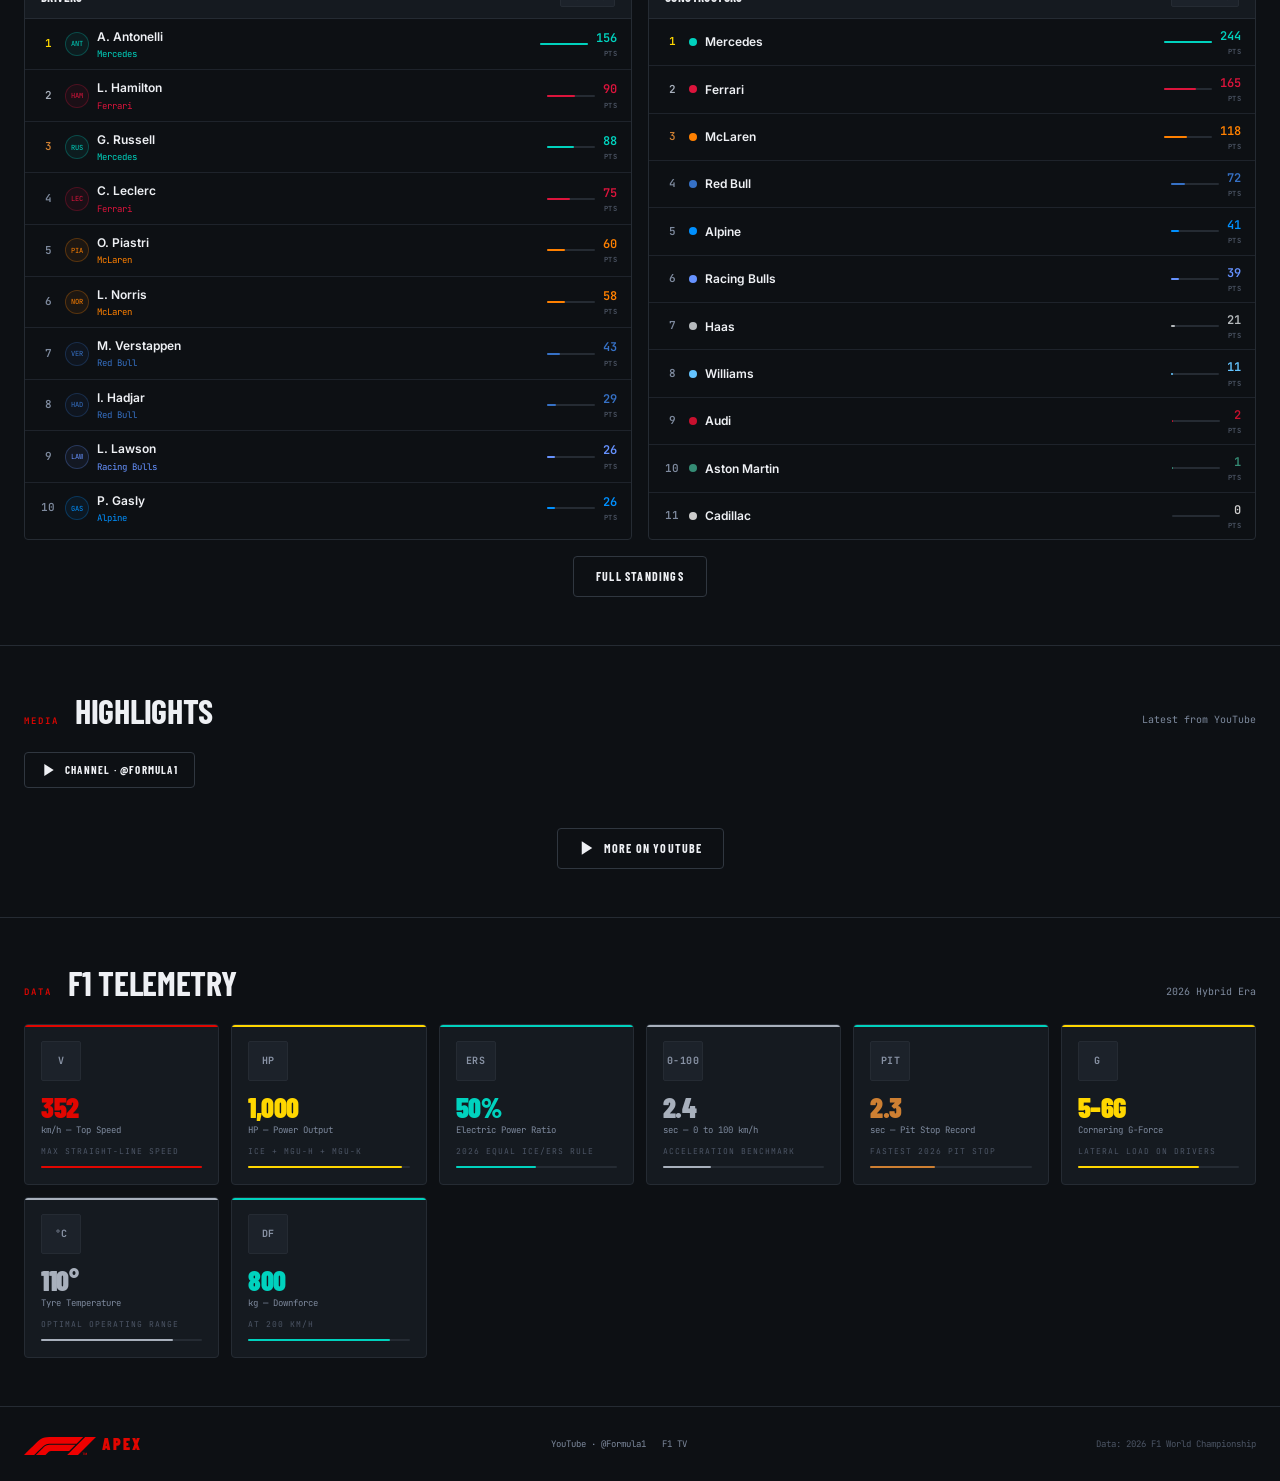
==== commit 782baa1c: "add More on YouTube button below video grid" ====
--- a/index.html
+++ b/index.html
@@ -172,6 +172,12 @@
         </a>
       </div>
       <div class="highlights-grid" id="hlGrid"></div>
+      <div style="text-align:center;margin-top:var(--s-5);">
+        <a href="https://www.youtube.com/@Formula1" target="_blank" rel="noopener" class="btn btn-secondary" style="display:inline-flex;align-items:center;gap:var(--s-2);padding:10px 20px;font-size:12px;">
+          <svg viewBox="0 0 24 24" style="width:18px;height:18px;fill:currentColor;"><polygon points="5 3 19 12 5 21 5 3"/></svg>
+          More on YouTube
+        </a>
+      </div>
     </section>
 
     <!-- TELEMETRY -->
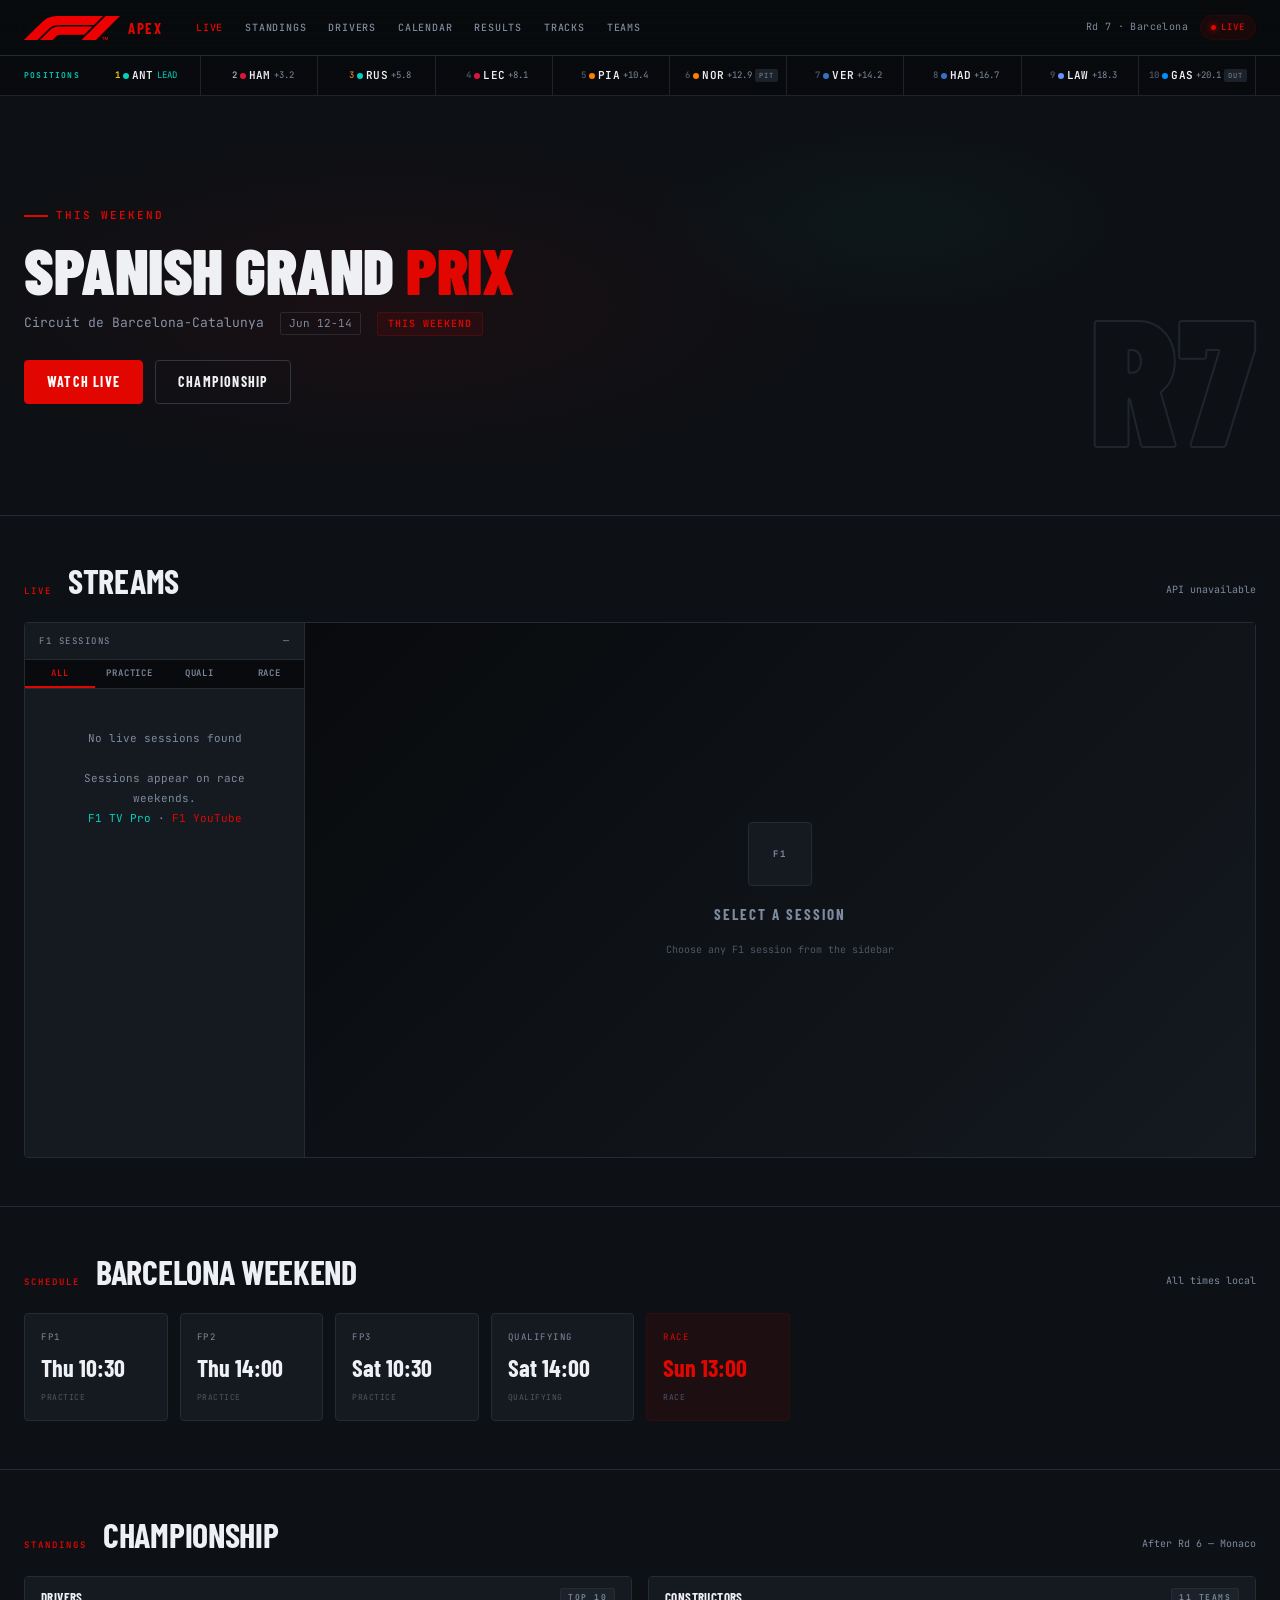
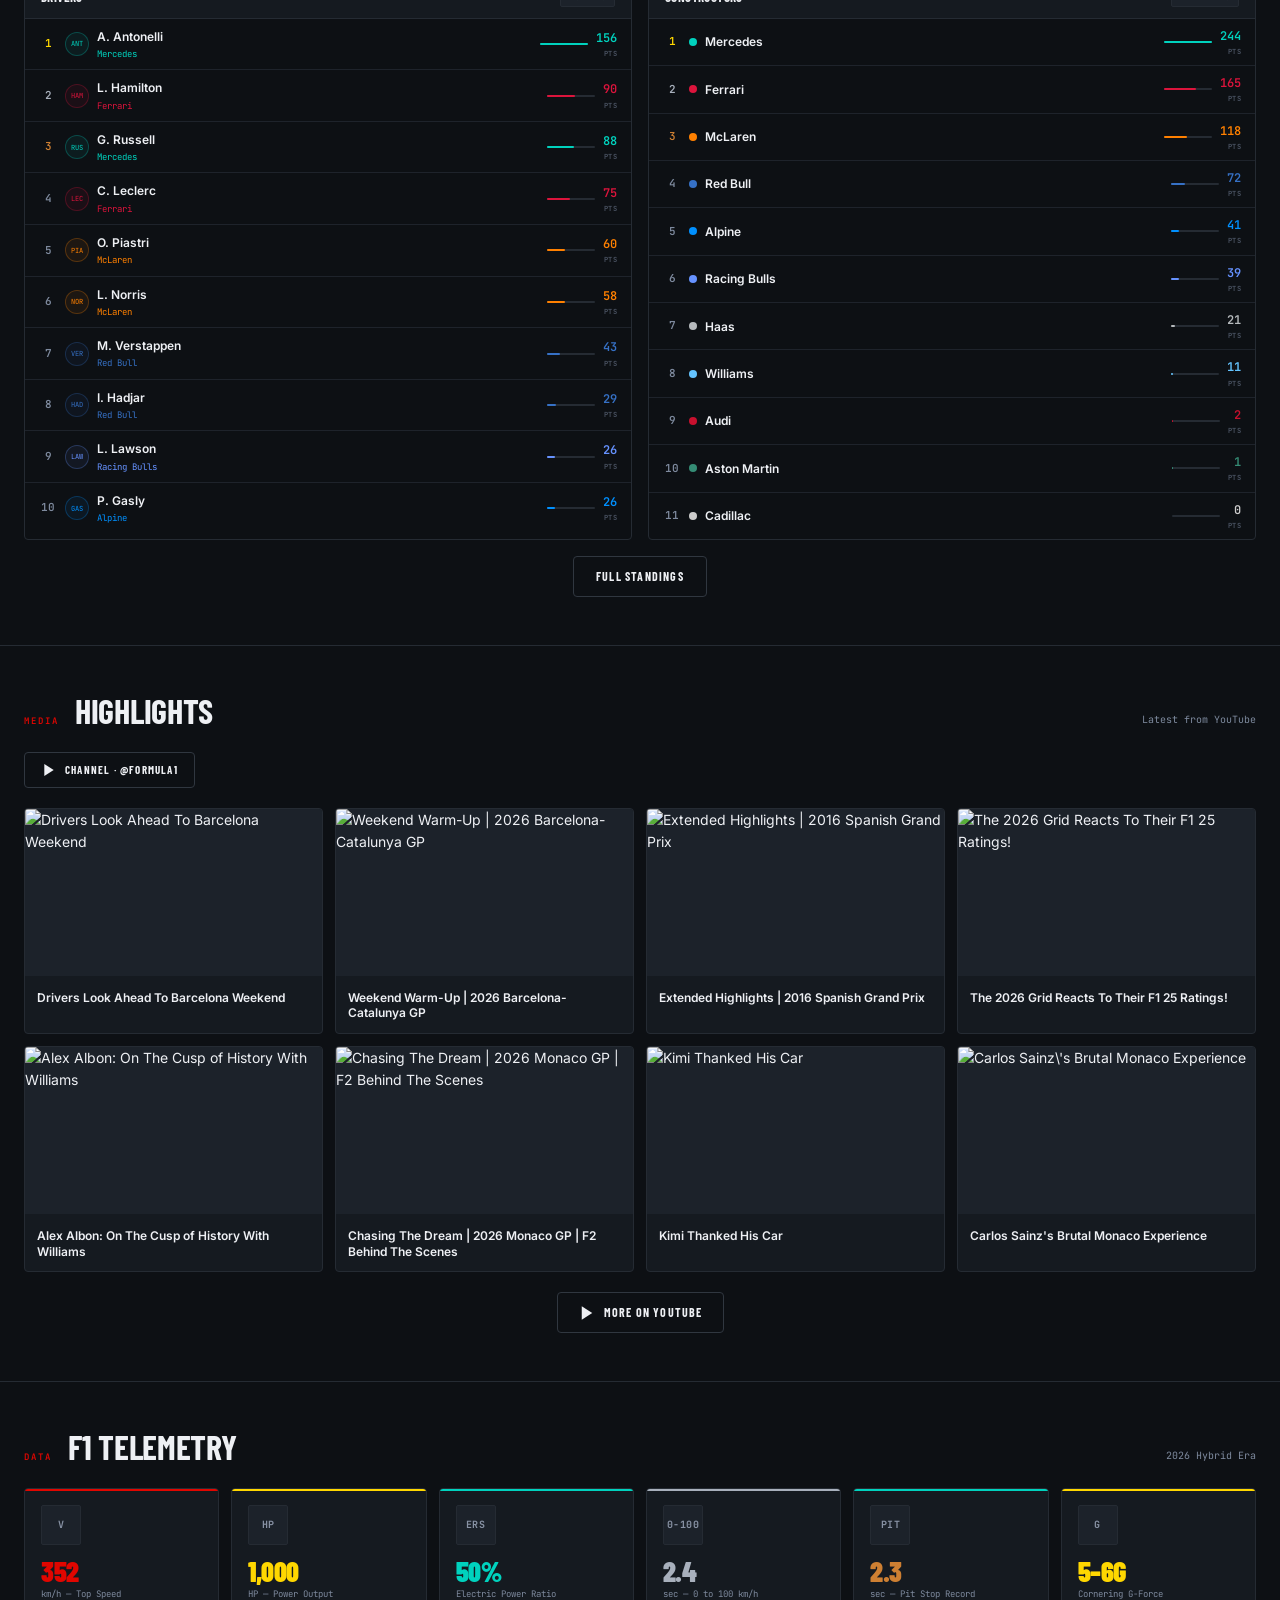
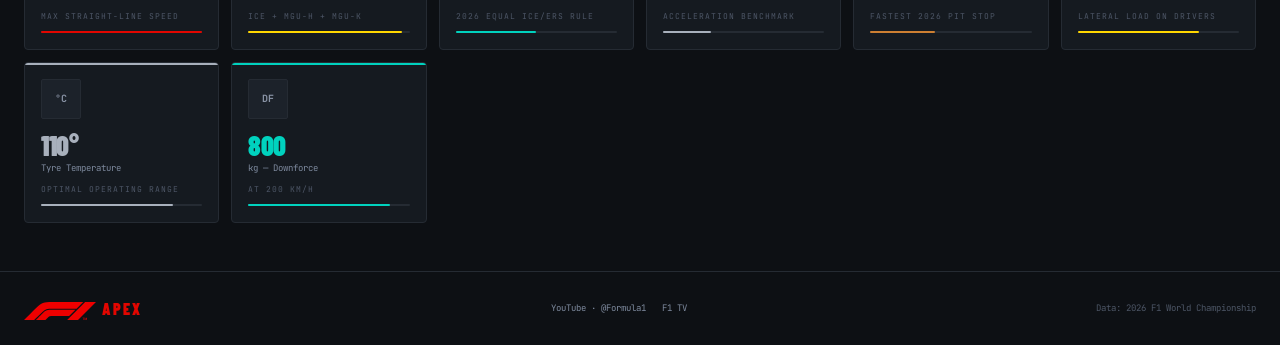
==== commit 5e9afd22: "fix: hardcoded real F1 video IDs as fallback so cards always show" ====
--- a/index.html
+++ b/index.html
@@ -338,45 +338,53 @@
     //  YOUTUBE VIDEO CARDS
     // ═══════════════════════════════════════════════
     async function loadYouTubeVideos() {
+      var FALLBACK = [
+        { id: 'bnZ7bIFztUw', title: 'Drivers Look Ahead To Barcelona Weekend' },
+        { id: 'hKhR7uZMGks', title: 'Weekend Warm-Up | 2026 Barcelona-Catalunya GP' },
+        { id: 'ln5KUZz2NkA', title: 'Extended Highlights | 2016 Spanish Grand Prix' },
+        { id: 'VARJPpeQd5A', title: 'The 2026 Grid Reacts To Their F1 25 Ratings!' },
+        { id: 'Mqy3wzOmwmA', title: 'Alex Albon: On The Cusp of History With Williams' },
+        { id: 'nU8lw_64WVM', title: 'Chasing The Dream | 2026 Monaco GP | F2 Behind The Scenes' },
+        { id: 'R7BnqufQ1Ns', title: 'Kimi Thanked His Car' },
+        { id: 'atFrP458Q3E', title: 'Carlos Sainz\'s Brutal Monaco Experience' }
+      ];
+      var grid = document.getElementById('hlGrid');
+      if (!grid) return;
+
+      var cards = FALLBACK.slice();
+
       var feedUrl = 'https://www.youtube.com/feeds/videos.xml?channel_id=UCB_qr75-ydFVKSF9Dmo6izg';
-      var proxies = ['https://api.allorigins.win/raw?url=', 'https://api.allorigins.io/raw?url=', 'https://corsproxy.io/?url='];
-      var xml = null;
+      var proxies = ['https://api.allorigins.win/raw?url=', 'https://api.allorigins.io/raw?url='];
       for (var p = 0; p < proxies.length; p++) {
         try {
           var ctrl = new AbortController();
-          var t = setTimeout(function() { ctrl.abort(); }, 6000);
+          var t = setTimeout(function() { ctrl.abort(); }, 5000);
           var r = await fetch(proxies[p] + encodeURIComponent(feedUrl), { signal: ctrl.signal });
           clearTimeout(t);
-          if (r.ok) { xml = await r.text(); break; }
+          if (r.ok) {
+            var xml = await r.text();
+            var entries = xml.split('<entry>');
+            var fresh = [];
+            for (var i = 1; i < entries.length && fresh.length < 12; i++) {
+              var e = entries[i];
+              var idMatch = e.match(/<yt:videoId>([^<]+)<\/yt:videoId>/) || e.match(/<id>yt:video:([^<]+)<\/id>/);
+              var titleMatch = e.match(/<title[^>]*>([^<]+)<\/title>/);
+              if (!idMatch || !titleMatch) continue;
+              var tLower = titleMatch[1].toLowerCase();
+              if (tLower.indexOf('#shorts') >= 0 || tLower.indexOf('shorts') >= 0) continue;
+              fresh.push({ id: idMatch[1], title: titleMatch[1] });
+            }
+            if (fresh.length >= 4) cards = fresh;
+            break;
+          }
         } catch (_) {}
       }
-      if (!xml) return;
-
-      var grid = document.getElementById('hlGrid');
-      if (!grid) return;
-
-      var entries = xml.split('<entry>');
-      var cards = [];
-      for (var i = 1; i < entries.length && cards.length < 12; i++) {
-        var e = entries[i];
-        var idMatch = e.match(/<yt:videoId>([^<]+)<\/yt:videoId>/) || e.match(/<id>yt:video:([^<]+)<\/id>/);
-        var titleMatch = e.match(/<title[^>]*>([^<]+)<\/title>/);
-        var thumbMatch = e.match(/<media:thumbnail[^>]+url="([^"]+)"/);
-        if (!idMatch || !titleMatch) continue;
-        var vid = idMatch[1];
-        var title = titleMatch[1].replace(/&amp;/g, '&').replace(/&lt;/g, '<').replace(/&gt;/g, '>').replace(/&quot;/g, '"').replace(/&#39;/g, "'");
-        var thumb = thumbMatch ? thumbMatch[1] : ('https://img.youtube.com/vi/' + vid + '/mqdefault.jpg');
-        var tLower = title.toLowerCase();
-        if (tLower.indexOf('#shorts') >= 0 || tLower.indexOf('shorts') >= 0) continue;
-        cards.push({ id: vid, title: title, thumb: thumb });
-      }
-
-      if (!cards.length) return;
+
       grid.innerHTML = cards.map(function(c) {
         var escTitle = c.title.replace(/'/g, "\\'").replace(/"/g, '&quot;');
         return '<div class="highlight-card" onclick="window.open(\'https://www.youtube.com/watch?v=' + c.id + '\',\'_blank\')" style="cursor:pointer;">' +
           '<div class="highlight-thumb">' +
-          '<img src="' + c.thumb + '" alt="' + escTitle + '" loading="lazy">' +
+          '<img src="https://img.youtube.com/vi/' + c.id + '/mqdefault.jpg" alt="' + escTitle + '" loading="lazy">' +
           '<div class="highlight-overlay"></div>' +
           '<div class="highlight-play"><div class="play-btn-circle"><svg viewBox="0 0 24 24" style="width:20px;height:20px;fill:currentColor;margin-left:2px;"><polygon points="5 3 19 12 5 21 5 3"/></svg></div></div>' +
           '</div>' +
